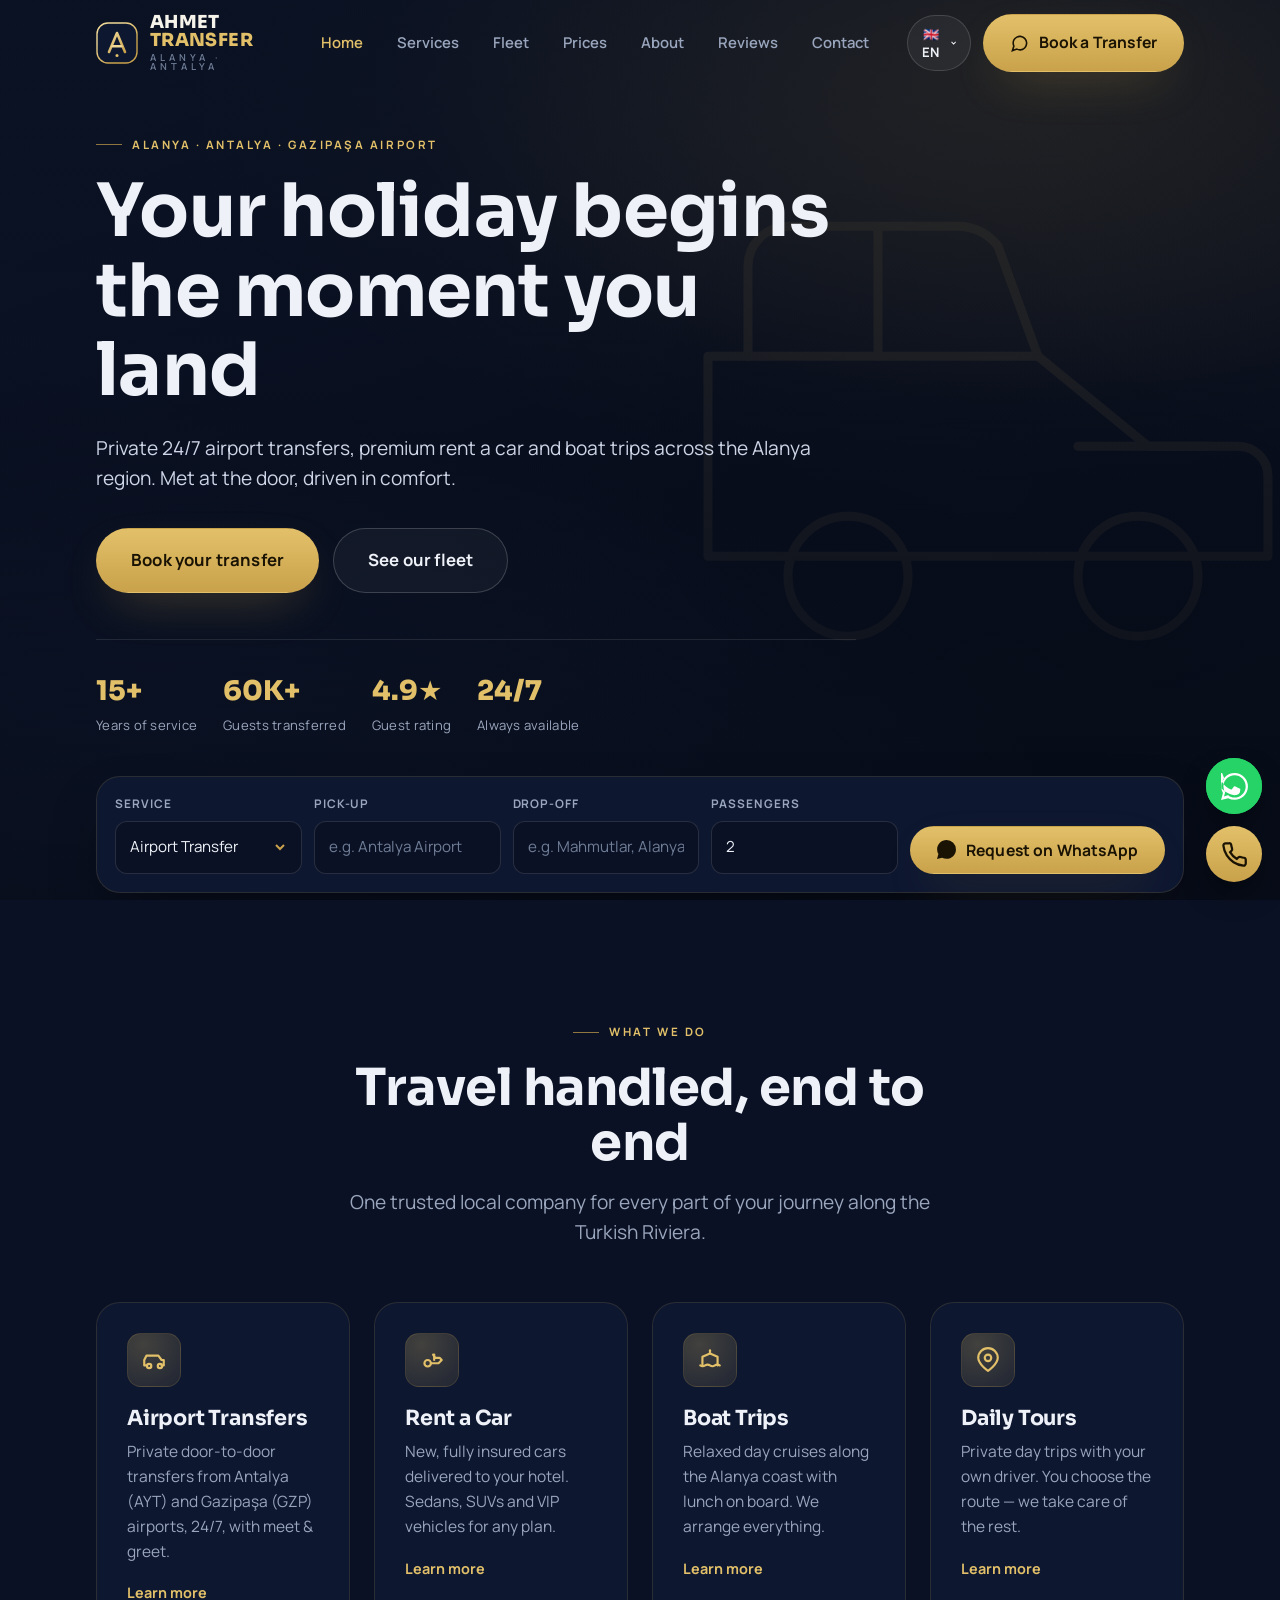
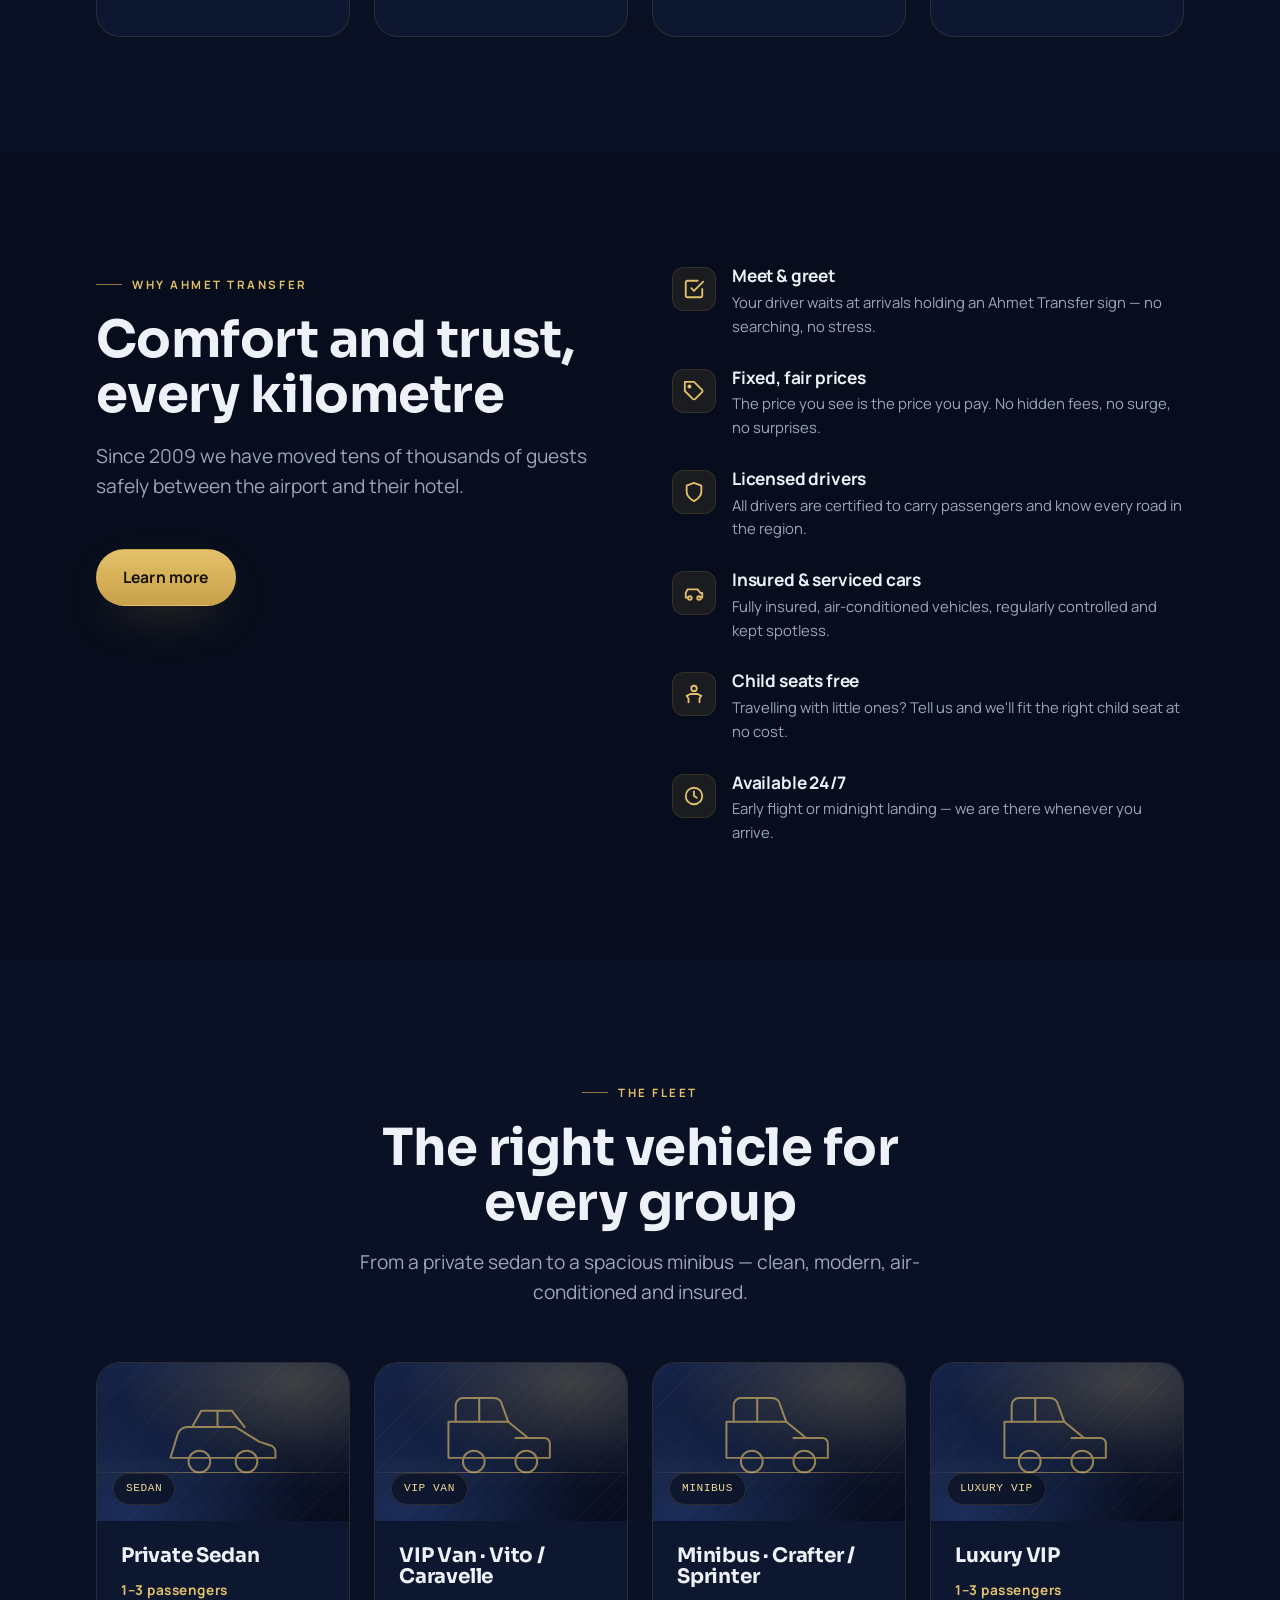
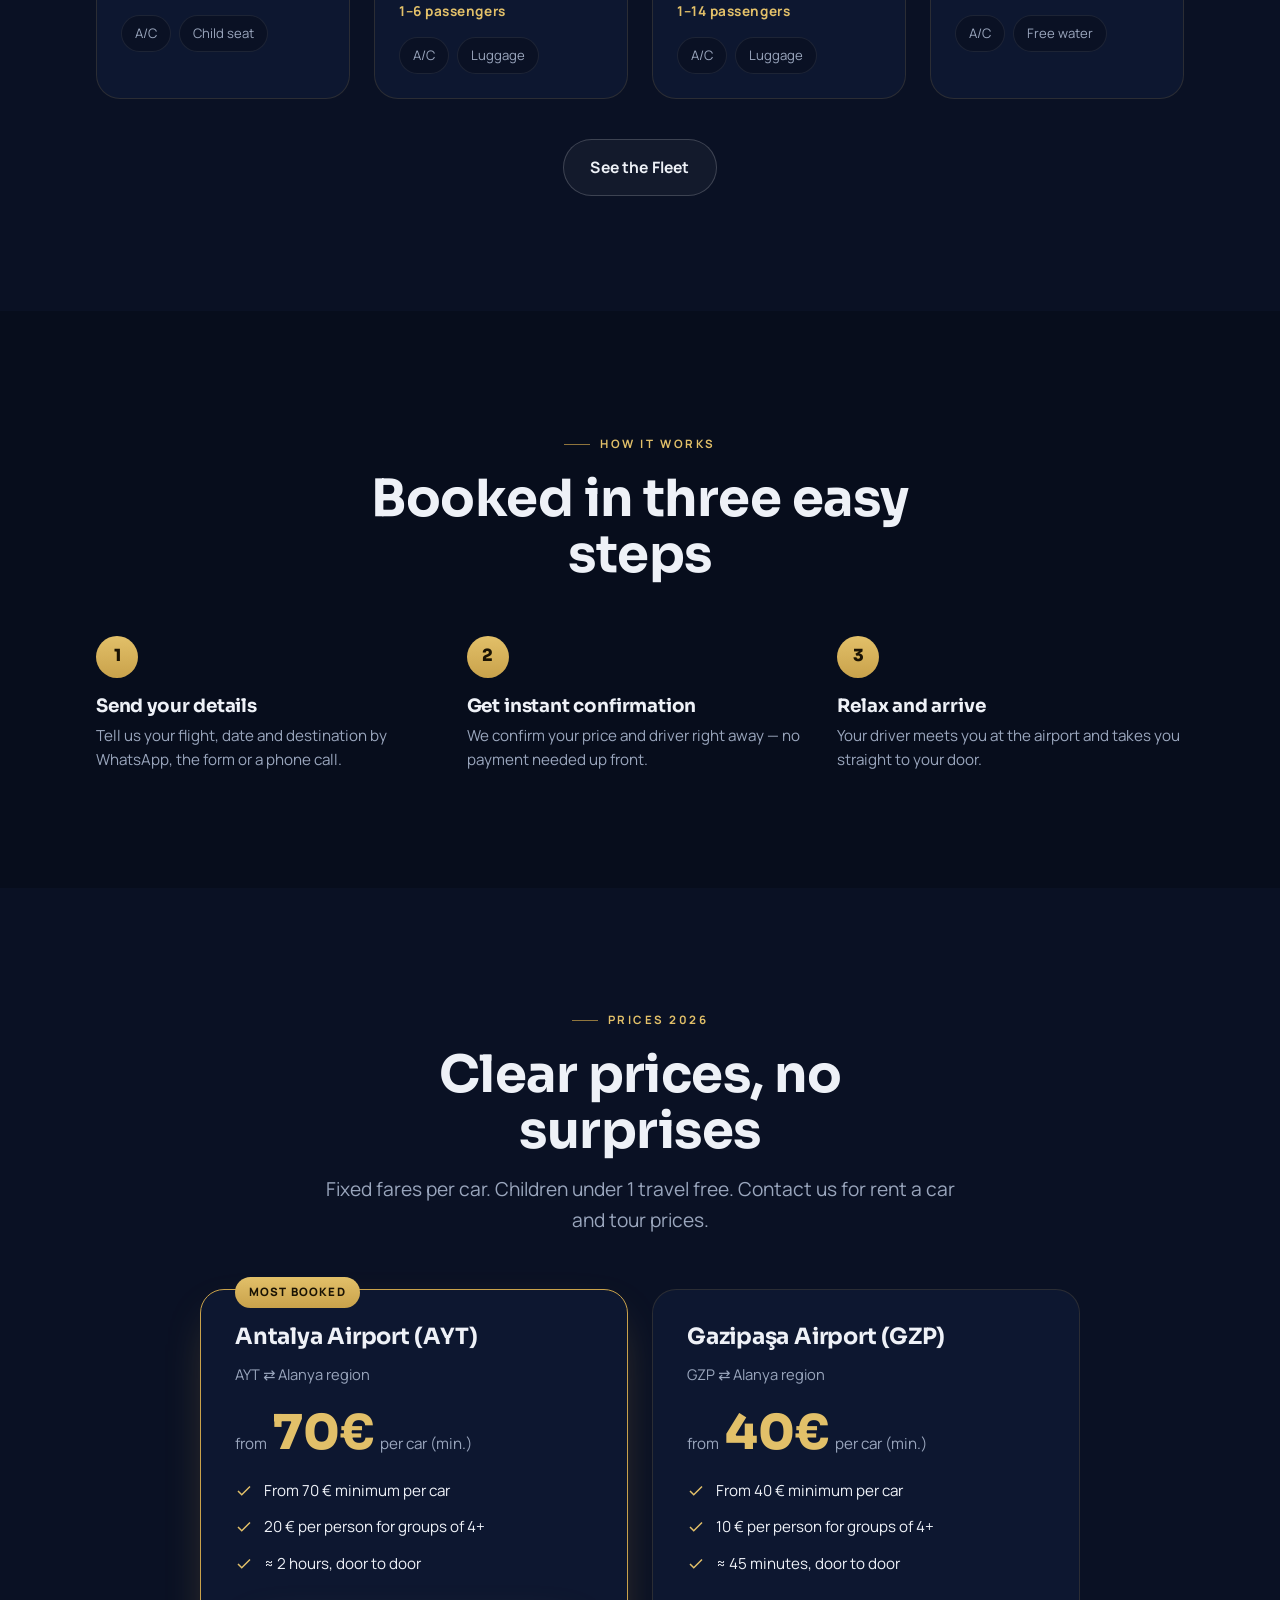
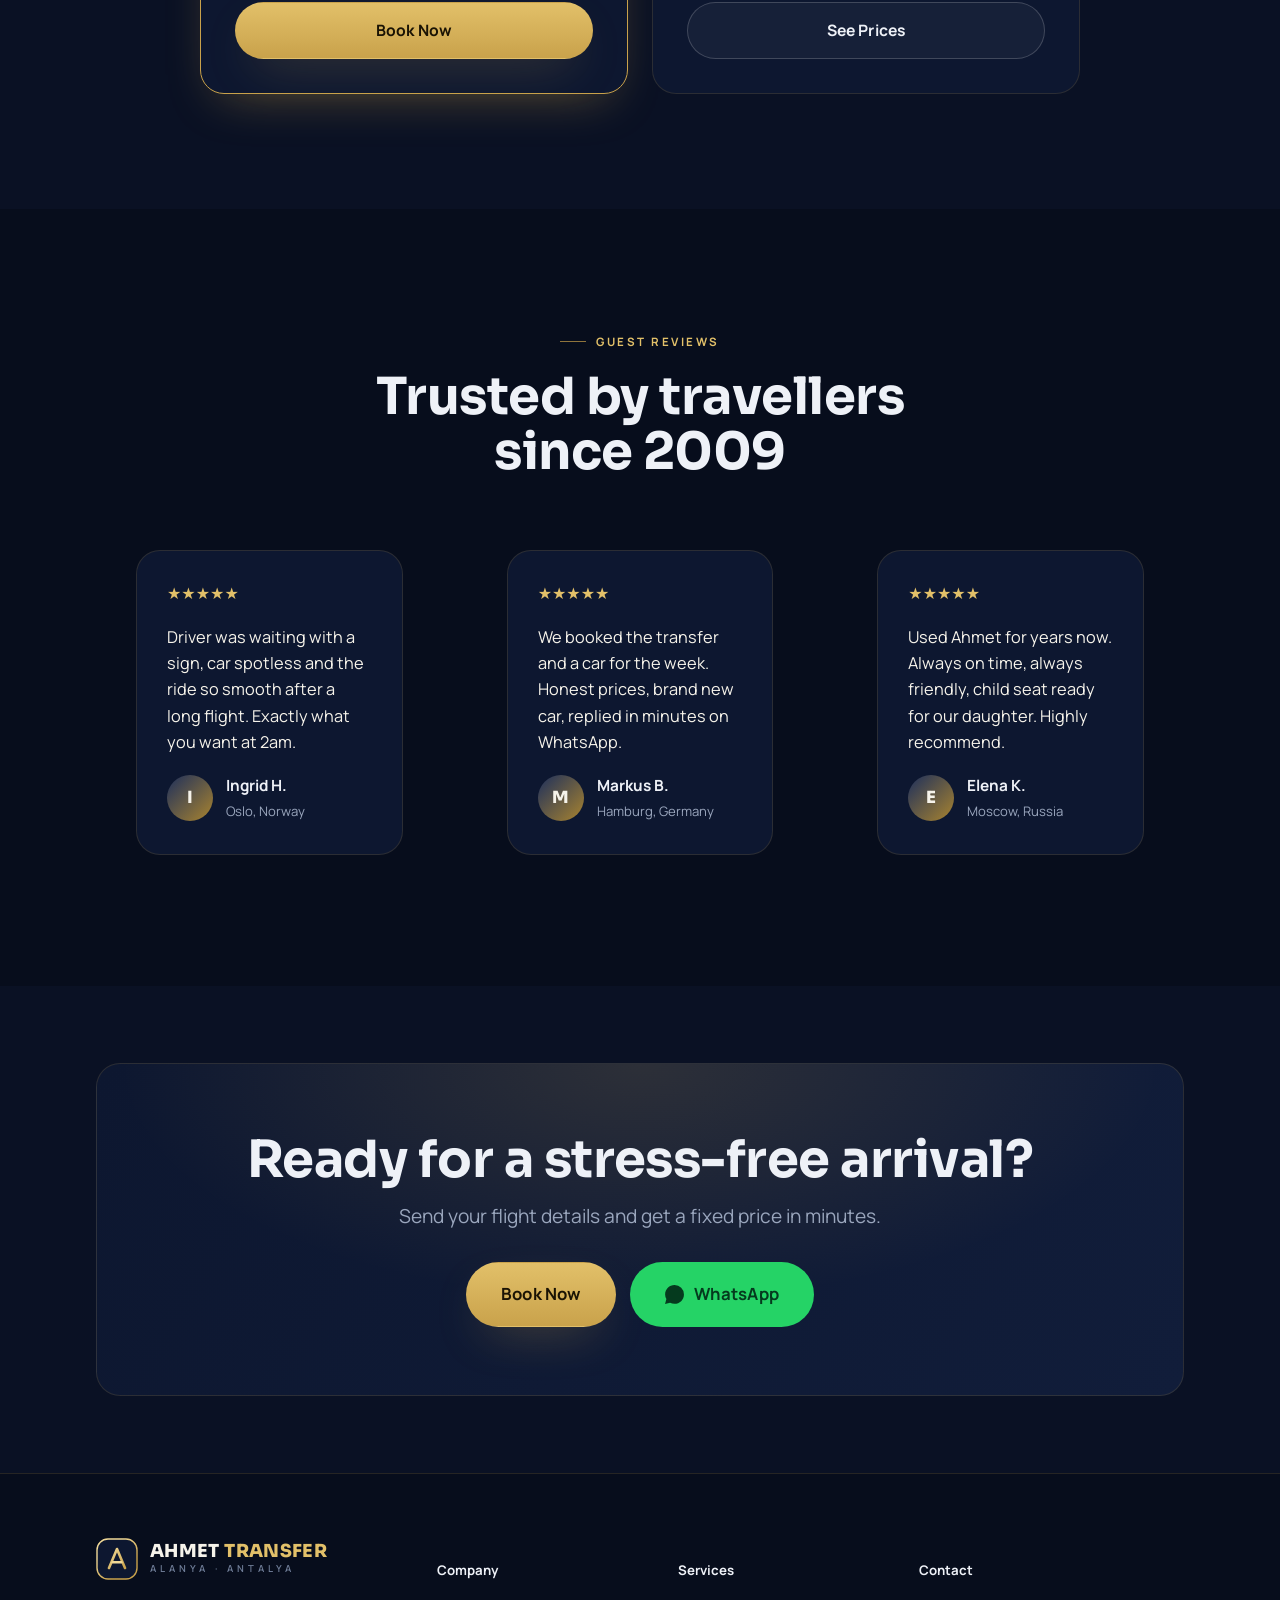
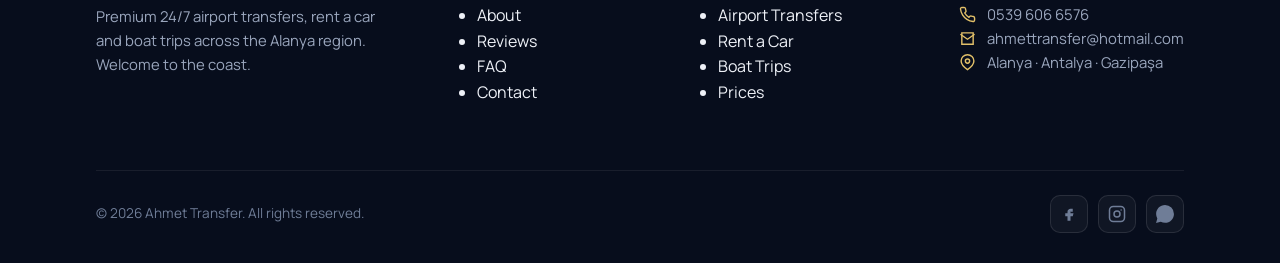
==== index.html @ 92312222 "init: Ahmet Transfer statik web sitesi (HTML/CSS/JS) Claude Design çıktısı — index, hakkımızda, filo" ====
<!DOCTYPE html>
<html lang="en">
<head>
<meta charset="UTF-8" />
<meta name="viewport" content="width=device-width, initial-scale=1.0" />
<title>Ahmet Transfer — 24/7 Antalya & Gazipaşa Airport Transfer to Alanya</title>
<meta name="description" content="Private 24/7 airport transfers, rent a car and boat trips across the Alanya region. Meet & greet at Antalya (AYT) and Gazipaşa (GZP) airports. Fixed prices, licensed drivers." />
<meta name="keywords" content="Alanya transfer, Antalya airport transfer, Gazipasa transfer, Alanya rent a car, AYT transfer, Mahmutlar, Konakli, Avsallar, airport taxi Alanya" />
<meta name="robots" content="index, follow" />
<link rel="canonical" href="https://www.ahmettransfer.com/" />
<!-- Open Graph -->
<meta property="og:type" content="website" />
<meta property="og:title" content="Ahmet Transfer — 24/7 Airport Transfer to Alanya" />
<meta property="og:description" content="Private airport transfers, rent a car and boat trips across the Alanya region. Fixed prices, met at the door." />
<meta property="og:locale" content="en" />
<meta property="og:locale:alternate" content="tr" />
<meta property="og:locale:alternate" content="no" />
<meta property="og:locale:alternate" content="de" />
<meta property="og:locale:alternate" content="ru" />
<link rel="preconnect" href="https://fonts.googleapis.com" />
<link rel="preconnect" href="https://fonts.gstatic.com" crossorigin />
<link href="https://fonts.googleapis.com/css2?family=Sora:wght@400;600;700;800&family=Manrope:wght@400;500;600;700&display=swap" rel="stylesheet" />
<link rel="icon" href="assets/logo.svg" type="image/svg+xml" />
<link rel="stylesheet" href="assets/style.css" />
<!-- SEO: LocalBusiness schema -->
<script type="application/ld+json">
{
  "@context":"https://schema.org",
  "@type":"TaxiService",
  "name":"Ahmet Transfer",
  "description":"24/7 private airport transfers, rent a car and boat trips across the Alanya region.",
  "areaServed":["Alanya","Mahmutlar","Konaklı","Avsallar","Oba","Kargıcak","Side","Belek","Antalya"],
  "telephone":"+905396066576",
  "email":"ahmettransfer@hotmail.com",
  "url":"https://www.ahmettransfer.com/",
  "openingHours":"Mo-Su 00:00-24:00",
  "priceRange":"€€"
}
</script>
</head>
<body>

<!-- ===================== HEADER ===================== -->
<header class="site-header">
  <div class="container nav">
    <a class="logo" href="index.html" aria-label="Ahmet Transfer home">
      <svg class="logo__mark" viewBox="0 0 42 42" fill="none" xmlns="http://www.w3.org/2000/svg" aria-hidden="true">
        <rect x="1" y="1" width="40" height="40" rx="11" fill="#0d1730" stroke="url(#lg)" stroke-width="1.4"/>
        <path d="M13 30 L21 11 L29 30" stroke="url(#lg)" stroke-width="2.6" stroke-linecap="round" stroke-linejoin="round"/>
        <path d="M16.6 24.2 H25.4" stroke="#f0d896" stroke-width="2.4" stroke-linecap="round"/>
        <circle cx="21" cy="33.4" r="1.5" fill="#e2c069"/>
        <defs><linearGradient id="lg" x1="13" y1="11" x2="29" y2="30" gradientUnits="userSpaceOnUse"><stop stop-color="#f0d896"/><stop offset="1" stop-color="#c9a24b"/></linearGradient></defs>
      </svg>
      <span class="logo__txt"><span class="logo__name">AHMET <b>TRANSFER</b></span><span class="logo__sub">Alanya · Antalya</span></span>
    </a>

    <nav class="nav__links" aria-label="Primary">
      <a href="index.html" class="active" data-i18n="nav.home">Home</a>
      <a href="services.html" data-i18n="nav.services">Services</a>
      <a href="fleet.html" data-i18n="nav.fleet">Fleet</a>
      <a href="prices.html" data-i18n="nav.prices">Prices</a>
      <a href="about.html" data-i18n="nav.about">About</a>
      <a href="reviews.html" data-i18n="nav.reviews">Reviews</a>
      <a href="contact.html" data-i18n="nav.contact">Contact</a>
    </nav>

    <div class="nav__right">
      <div class="lang">
        <button class="lang__btn" aria-haspopup="true" aria-expanded="false">
          <span data-lang-current>🇬🇧 EN</span>
          <svg width="12" height="12" viewBox="0 0 14 14" fill="none" stroke="currentColor" stroke-width="2"><path d="M3 5l4 4 4-4"/></svg>
        </button>
        <div class="lang__menu" data-lang-menu></div>
      </div>
      <a class="btn btn--gold" href="booking.html"><svg viewBox="0 0 24 24" fill="none" stroke="currentColor" stroke-width="2" stroke-linecap="round"><path d="M21 11.5a8.38 8.38 0 0 1-.9 3.8 8.5 8.5 0 0 1-7.6 4.7 8.38 8.38 0 0 1-3.8-.9L3 21l1.9-5.7a8.38 8.38 0 0 1-.9-3.8 8.5 8.5 0 0 1 4.7-7.6 8.38 8.38 0 0 1 3.8-.9h.5a8.48 8.48 0 0 1 8 8v.5z"/></svg><span data-i18n="cta.book">Book a Transfer</span></a>
      <button class="burger" aria-label="Menu"><span></span><span></span><span></span></button>
    </div>
  </div>
</header>

<!-- Mobile nav -->
<div class="mobile-nav">
  <a href="index.html" class="active" data-i18n="nav.home">Home</a>
  <a href="services.html" data-i18n="nav.services">Services</a>
  <a href="fleet.html" data-i18n="nav.fleet">Fleet</a>
  <a href="prices.html" data-i18n="nav.prices">Prices</a>
  <a href="booking.html" data-i18n="nav.booking">Booking</a>
  <a href="about.html" data-i18n="nav.about">About</a>
  <a href="reviews.html" data-i18n="nav.reviews">Reviews</a>
  <a href="faq.html" data-i18n="nav.faq">FAQ</a>
  <a href="contact.html" data-i18n="nav.contact">Contact</a>
  <a class="btn btn--gold btn--block" href="booking.html" data-i18n="cta.bookNow">Book Now</a>
</div>

<!-- ===================== HERO ===================== -->
<section class="hero">
  <div class="hero__bg" aria-hidden="true"><div class="hero__watermark"><svg viewBox="0 0 64 64"><path d="M3 23h33l11 9h9a3 3 0 0 1 3 3v8H3z"/><path d="M7 23v-9a4 4 0 0 1 4-4h17a5 5 0 0 1 4 2l4 11"/><line x1="20" y1="10" x2="20" y2="23"/><path d="M40 32h13"/><circle cx="17" cy="45" r="6"/><circle cx="46" cy="45" r="6"/></svg></div></div>
  <div class="container hero__inner">
    <div style="max-width:760px">
      <p class="eyebrow reveal" data-i18n="hero.eyebrow">Alanya · Antalya · Gazipaşa Airport</p>
      <h1 class="h-xl reveal" data-d="1" data-i18n="hero.title">Your holiday begins the moment you land</h1>
      <p class="lead reveal" data-d="2" data-i18n="hero.lead">Private 24/7 airport transfers, premium rent a car and boat trips across the Alanya region.</p>
      <div class="hero__cta reveal" data-d="3">
        <a class="btn btn--gold btn--lg" href="booking.html" data-i18n="hero.cta1">Book your transfer</a>
        <a class="btn btn--ghost btn--lg" href="fleet.html" data-i18n="hero.cta2">See our fleet</a>
      </div>
      <div class="hero__trust reveal" data-d="3">
        <div class="trust__item"><span class="trust__num" data-i18n="trust.t1">15+</span><span class="trust__lbl" data-i18n="trust.l1">Years of service</span></div>
        <div class="trust__item"><span class="trust__num" data-i18n="trust.t2">60K+</span><span class="trust__lbl" data-i18n="trust.l2">Guests transferred</span></div>
        <div class="trust__item"><span class="trust__num" data-i18n="trust.t3">4.9★</span><span class="trust__lbl" data-i18n="trust.l3">Guest rating</span></div>
        <div class="trust__item"><span class="trust__num" data-i18n="trust.t4">24/7</span><span class="trust__lbl" data-i18n="trust.l4">Always available</span></div>
      </div>
    </div>

    <!-- Quick quote -->
    <form class="qbook reveal" data-wa-form>
      <div class="qbook__grid">
        <div class="field">
          <label data-i18n="qb.service">Service</label>
          <select name="service">
            <option data-i18n="qb.transfer">Airport Transfer</option>
            <option data-i18n="qb.rental">Rent a Car</option>
            <option data-i18n="qb.boat">Boat Trip</option>
            <option data-i18n="qb.tour">Daily Tour</option>
          </select>
        </div>
        <div class="field"><label data-i18n="qb.from">Pick-up</label><input name="from" data-i18n-ph="qb.fromPh" placeholder="e.g. Antalya Airport" /></div>
        <div class="field"><label data-i18n="qb.to">Drop-off</label><input name="to" data-i18n-ph="qb.toPh" placeholder="e.g. Mahmutlar, Alanya" /></div>
        <div class="field"><label data-i18n="qb.pax">Passengers</label><input name="pax" type="number" min="1" value="2" /></div>
        <button class="btn btn--gold" type="submit" style="height:48px"><svg viewBox="0 0 24 24" width="18" height="18" fill="currentColor"><path d="M.057 24l1.687-6.163a11.867 11.867 0 0 1-1.587-5.945C.16 5.335 5.495 0 12.05 0a11.82 11.82 0 0 1 8.413 3.488 11.82 11.82 0 0 1 3.48 8.414c-.003 6.557-5.338 11.892-11.893 11.892a11.9 11.9 0 0 1-5.688-1.448L.057 24z"/></svg><span data-i18n="qb.submit">Request on WhatsApp</span></button>
      </div>
    </form>
  </div>
</section>

<!-- ===================== SERVICES ===================== -->
<section class="section" id="services">
  <div class="container">
    <div class="sec-head sec-head--center reveal">
      <p class="eyebrow eyebrow--center" data-i18n="svc.eyebrow">What we do</p>
      <h2 class="h-lg" data-i18n="svc.title">Travel handled, end to end</h2>
      <p class="lead" data-i18n="svc.lead">One trusted local company for every part of your journey along the Turkish Riviera.</p>
    </div>
    <div class="grid grid-4" style="margin-top:54px">
      <article class="card reveal">
        <div class="card__icon"><svg viewBox="0 0 24 24" fill="none" stroke-width="2" stroke-linecap="round" stroke-linejoin="round"><path d="M5 17H3v-5l2-4h11l3 4h2v5h-2"/><circle cx="7.5" cy="17.5" r="2"/><circle cx="17.5" cy="17.5" r="2"/></svg></div>
        <h3 data-i18n="svc.transfer.t">Airport Transfers</h3>
        <p data-i18n="svc.transfer.d">Private door-to-door transfers from Antalya and Gazipaşa airports, 24/7.</p>
        <a class="card__link" href="services.html" data-i18n="cta.learnMore">Learn more <svg viewBox="0 0 24 24" fill="none" stroke="currentColor" stroke-width="2"><path d="M5 12h14M13 6l6 6-6 6"/></svg></a>
      </article>
      <article class="card reveal" data-d="1">
        <div class="card__icon"><svg viewBox="0 0 24 24" fill="none" stroke-width="2" stroke-linecap="round" stroke-linejoin="round"><circle cx="8" cy="15" r="3"/><path d="M11 15h7l3-3-2-2h-4l-2-3"/><path d="M14 12V7"/></svg></div>
        <h3 data-i18n="svc.rental.t">Rent a Car</h3>
        <p data-i18n="svc.rental.d">New, fully insured cars delivered to your hotel — sedans, SUVs and VIP vehicles.</p>
        <a class="card__link" href="services.html" data-i18n="cta.learnMore">Learn more <svg viewBox="0 0 24 24" fill="none" stroke="currentColor" stroke-width="2"><path d="M5 12h14M13 6l6 6-6 6"/></svg></a>
      </article>
      <article class="card reveal" data-d="2">
        <div class="card__icon"><svg viewBox="0 0 24 24" fill="none" stroke-width="2" stroke-linecap="round" stroke-linejoin="round"><path d="M3 17c1.5 1 3 1 4.5 0s3-1 4.5 0 3 1 4.5 0 3-1 4.5 0"/><path d="M5 17V9l7-3 7 3v8"/><path d="M12 6V3"/></svg></div>
        <h3 data-i18n="svc.boat.t">Boat Trips</h3>
        <p data-i18n="svc.boat.d">Relaxed day cruises along the Alanya coast with lunch on board.</p>
        <a class="card__link" href="services.html" data-i18n="cta.learnMore">Learn more <svg viewBox="0 0 24 24" fill="none" stroke="currentColor" stroke-width="2"><path d="M5 12h14M13 6l6 6-6 6"/></svg></a>
      </article>
      <article class="card reveal" data-d="3">
        <div class="card__icon"><svg viewBox="0 0 24 24" fill="none" stroke-width="2" stroke-linecap="round" stroke-linejoin="round"><path d="M21 10c0 6-9 12-9 12s-9-6-9-12a9 9 0 0 1 18 0z"/><circle cx="12" cy="10" r="3"/></svg></div>
        <h3 data-i18n="svc.tour.t">Daily Tours</h3>
        <p data-i18n="svc.tour.d">Private day trips with your own driver. You choose the route.</p>
        <a class="card__link" href="services.html" data-i18n="cta.learnMore">Learn more <svg viewBox="0 0 24 24" fill="none" stroke="currentColor" stroke-width="2"><path d="M5 12h14M13 6l6 6-6 6"/></svg></a>
      </article>
    </div>
  </div>
</section>

<!-- ===================== WHY US ===================== -->
<section class="section" style="background:var(--navy-950)">
  <div class="container">
    <div class="grid grid-2" style="gap:64px;align-items:start">
      <div class="reveal" style="position:sticky;top:110px">
        <p class="eyebrow" data-i18n="why.eyebrow">Why Ahmet Transfer</p>
        <h2 class="h-lg" data-i18n="why.title">Comfort and trust, every kilometre</h2>
        <p class="lead" style="margin-top:18px" data-i18n="why.lead">Since 2009 we have moved tens of thousands of guests safely between the airport and their hotel.</p>
        <a class="btn btn--gold" href="about.html" style="margin-top:28px" data-i18n="cta.learnMore">Learn more</a>
      </div>
      <div class="grid" style="gap:30px">
        <div class="feature reveal"><div class="feature__ic"><svg viewBox="0 0 24 24" fill="none" stroke-width="2" stroke-linecap="round" stroke-linejoin="round"><path d="M9 11l3 3L22 4"/><path d="M21 12v7a2 2 0 0 1-2 2H5a2 2 0 0 1-2-2V5a2 2 0 0 1 2-2h11"/></svg></div><div><h4 data-i18n="why.f1.t">Meet & greet</h4><p data-i18n="why.f1.d">Your driver waits at arrivals holding an Ahmet Transfer sign.</p></div></div>
        <div class="feature reveal" data-d="1"><div class="feature__ic"><svg viewBox="0 0 24 24" fill="none" stroke-width="2" stroke-linecap="round" stroke-linejoin="round"><path d="M20.59 13.41l-7.17 7.17a2 2 0 0 1-2.83 0L2 12V2h10l8.59 8.59a2 2 0 0 1 0 2.82z"/><circle cx="7" cy="7" r="1.2" fill="currentColor"/></svg></div><div><h4 data-i18n="why.f2.t">Fixed, fair prices</h4><p data-i18n="why.f2.d">The price you see is the price you pay.</p></div></div>
        <div class="feature reveal" data-d="2"><div class="feature__ic"><svg viewBox="0 0 24 24" fill="none" stroke-width="2" stroke-linecap="round" stroke-linejoin="round"><path d="M12 22s8-4 8-10V5l-8-3-8 3v7c0 6 8 10 8 10z"/></svg></div><div><h4 data-i18n="why.f3.t">Licensed drivers</h4><p data-i18n="why.f3.d">All drivers are certified and know every road.</p></div></div>
        <div class="feature reveal"><div class="feature__ic"><svg viewBox="0 0 24 24" fill="none" stroke-width="2" stroke-linecap="round" stroke-linejoin="round"><path d="M5 17H3v-5l2-4h11l3 4h2v5h-2"/><circle cx="7.5" cy="17.5" r="2"/><circle cx="17.5" cy="17.5" r="2"/></svg></div><div><h4 data-i18n="why.f4.t">Insured & serviced cars</h4><p data-i18n="why.f4.d">Fully insured, air-conditioned, always spotless.</p></div></div>
        <div class="feature reveal" data-d="1"><div class="feature__ic"><svg viewBox="0 0 24 24" fill="none" stroke-width="2" stroke-linecap="round" stroke-linejoin="round"><circle cx="12" cy="6" r="3"/><path d="M6 21v-4l-2-3 4-2h8l4 2-2 3v4"/></svg></div><div><h4 data-i18n="why.f5.t">Child seats free</h4><p data-i18n="why.f5.d">Tell us and we'll fit the right child seat at no cost.</p></div></div>
        <div class="feature reveal" data-d="2"><div class="feature__ic"><svg viewBox="0 0 24 24" fill="none" stroke-width="2" stroke-linecap="round" stroke-linejoin="round"><circle cx="12" cy="12" r="9"/><path d="M12 7v5l3 2"/></svg></div><div><h4 data-i18n="why.f6.t">Available 24/7</h4><p data-i18n="why.f6.d">Early flight or midnight landing — we are there.</p></div></div>
      </div>
    </div>
  </div>
</section>

<!-- ===================== FLEET PREVIEW ===================== -->
<section class="section">
  <div class="container">
    <div class="sec-head sec-head--center reveal">
      <p class="eyebrow eyebrow--center" data-i18n="fleet.eyebrow">The fleet</p>
      <h2 class="h-lg" data-i18n="fleet.title">The right vehicle for every group</h2>
      <p class="lead" data-i18n="fleet.lead">From a private sedan to a spacious minibus — clean, modern, air-conditioned and insured.</p>
    </div>
    <div class="grid grid-4" style="margin-top:54px">
      <article class="fleet-card reveal">
        <div class="fleet-card__img scene"><div class="scene__icon"><svg viewBox="0 0 64 64"><path d="M3 43l4-13a6 6 0 0 1 5-4h27l13 8 6 2a4 4 0 0 1 3 4v3H3z"/><path d="M15 26l5-9h17l7 9"/><line x1="29" y1="17" x2="29" y2="26"/><circle cx="19" cy="45" r="6"/><circle cx="45" cy="45" r="6"/></svg></div><span class="scene__chip">Sedan</span></div>
        <div class="fleet-card__body"><h3 data-i18n="fleet.sedan.t">Private Sedan</h3><p class="fleet-card__cap" data-i18n="fleet.sedan.c">1–3 passengers</p>
          <div class="specs"><span class="spec" data-i18n="spec.ac">A/C</span><span class="spec" data-i18n="spec.seat">Child seat</span></div></div>
      </article>
      <article class="fleet-card reveal" data-d="1">
        <div class="fleet-card__img scene"><div class="scene__icon"><svg viewBox="0 0 64 64"><path d="M3 23h33l11 9h9a3 3 0 0 1 3 3v8H3z"/><path d="M7 23v-9a4 4 0 0 1 4-4h17a5 5 0 0 1 4 2l4 11"/><line x1="20" y1="10" x2="20" y2="23"/><path d="M40 32h13"/><circle cx="17" cy="45" r="6"/><circle cx="46" cy="45" r="6"/></svg></div><span class="scene__chip">VIP Van</span></div>
        <div class="fleet-card__body"><h3 data-i18n="fleet.vip.t">VIP Van</h3><p class="fleet-card__cap" data-i18n="fleet.vip.c">1–6 passengers</p>
          <div class="specs"><span class="spec" data-i18n="spec.ac">A/C</span><span class="spec" data-i18n="spec.lug">Luggage</span></div></div>
      </article>
      <article class="fleet-card reveal" data-d="2">
        <div class="fleet-card__img scene"><div class="scene__icon"><svg viewBox="0 0 64 64"><path d="M3 23h33l11 9h9a3 3 0 0 1 3 3v8H3z"/><path d="M7 23v-9a4 4 0 0 1 4-4h17a5 5 0 0 1 4 2l4 11"/><line x1="20" y1="10" x2="20" y2="23"/><path d="M40 32h13"/><circle cx="17" cy="45" r="6"/><circle cx="46" cy="45" r="6"/></svg></div><span class="scene__chip">Minibus</span></div>
        <div class="fleet-card__body"><h3 data-i18n="fleet.mini.t">Minibus</h3><p class="fleet-card__cap" data-i18n="fleet.mini.c">1–14 passengers</p>
          <div class="specs"><span class="spec" data-i18n="spec.ac">A/C</span><span class="spec" data-i18n="spec.lug">Luggage</span></div></div>
      </article>
      <article class="fleet-card reveal" data-d="3">
        <div class="fleet-card__img scene"><div class="scene__icon"><svg viewBox="0 0 64 64"><path d="M3 23h33l11 9h9a3 3 0 0 1 3 3v8H3z"/><path d="M7 23v-9a4 4 0 0 1 4-4h17a5 5 0 0 1 4 2l4 11"/><line x1="20" y1="10" x2="20" y2="23"/><path d="M40 32h13"/><circle cx="17" cy="45" r="6"/><circle cx="46" cy="45" r="6"/></svg></div><span class="scene__chip">Luxury VIP</span></div>
        <div class="fleet-card__body"><h3 data-i18n="fleet.lux.t">Luxury VIP</h3><p class="fleet-card__cap" data-i18n="fleet.lux.c">1–3 passengers</p>
          <div class="specs"><span class="spec" data-i18n="spec.ac">A/C</span><span class="spec" data-i18n="spec.wifi">Free water</span></div></div>
      </article>
    </div>
    <div class="text-center" style="margin-top:40px"><a class="btn btn--ghost" href="fleet.html" data-i18n="cta.seeFleet">See the Fleet</a></div>
  </div>
</section>

<!-- ===================== STEPS ===================== -->
<section class="section" style="background:var(--navy-950)">
  <div class="container">
    <div class="sec-head sec-head--center reveal">
      <p class="eyebrow eyebrow--center" data-i18n="steps.eyebrow">How it works</p>
      <h2 class="h-lg" data-i18n="steps.title">Booked in three easy steps</h2>
    </div>
    <div class="grid grid-3" style="margin-top:54px">
      <div class="step reveal"><div class="step__num">1</div><h4 data-i18n="steps.s1.t">Send your details</h4><p data-i18n="steps.s1.d">Tell us your flight, date and destination.</p></div>
      <div class="step reveal" data-d="1"><div class="step__num">2</div><h4 data-i18n="steps.s2.t">Get instant confirmation</h4><p data-i18n="steps.s2.d">We confirm your price and driver right away.</p></div>
      <div class="step reveal" data-d="2"><div class="step__num">3</div><h4 data-i18n="steps.s3.t">Relax and arrive</h4><p data-i18n="steps.s3.d">Your driver meets you and takes you to your door.</p></div>
    </div>
  </div>
</section>

<!-- ===================== PRICES PREVIEW ===================== -->
<section class="section">
  <div class="container">
    <div class="sec-head sec-head--center reveal">
      <p class="eyebrow eyebrow--center" data-i18n="price.eyebrow">Prices 2026</p>
      <h2 class="h-lg" data-i18n="price.title">Clear prices, no surprises</h2>
      <p class="lead" data-i18n="price.lead">Fixed fares per car. Children under 1 travel free.</p>
    </div>
    <div class="grid grid-2" style="margin-top:54px;max-width:880px;margin-inline:auto">
      <article class="price-card featured reveal">
        <span class="price-card__tag" data-i18n="price.popular">Most booked</span>
        <h3 data-i18n="price.ant.t">Antalya Airport (AYT)</h3>
        <p class="route" data-i18n="price.ant.r">AYT ⇄ Alanya region</p>
        <div class="price-amt"><span data-i18n="price.from">from</span><b>70€</b><span data-i18n="price.ant.min">per car (min.)</span></div>
        <ul class="price-list">
          <li><svg viewBox="0 0 24 24" fill="none" stroke="currentColor" stroke-width="2"><path d="M20 6L9 17l-5-5"/></svg><span data-i18n="price.ant.l1">From 70 € minimum per car</span></li>
          <li><svg viewBox="0 0 24 24" fill="none" stroke="currentColor" stroke-width="2"><path d="M20 6L9 17l-5-5"/></svg><span data-i18n="price.ant.l2">20 € per person for groups of 4+</span></li>
          <li><svg viewBox="0 0 24 24" fill="none" stroke="currentColor" stroke-width="2"><path d="M20 6L9 17l-5-5"/></svg><span data-i18n="price.ant.l3">≈ 2 hours, door to door</span></li>
        </ul>
        <a class="btn btn--gold btn--block" href="booking.html" style="margin-top:26px" data-i18n="cta.bookNow">Book Now</a>
      </article>
      <article class="price-card reveal" data-d="1">
        <h3 data-i18n="price.gzp.t">Gazipaşa Airport (GZP)</h3>
        <p class="route" data-i18n="price.gzp.r">GZP ⇄ Alanya region</p>
        <div class="price-amt"><span data-i18n="price.from">from</span><b>40€</b><span data-i18n="price.gzp.min">per car (min.)</span></div>
        <ul class="price-list">
          <li><svg viewBox="0 0 24 24" fill="none" stroke="currentColor" stroke-width="2"><path d="M20 6L9 17l-5-5"/></svg><span data-i18n="price.gzp.l1">From 40 € minimum per car</span></li>
          <li><svg viewBox="0 0 24 24" fill="none" stroke="currentColor" stroke-width="2"><path d="M20 6L9 17l-5-5"/></svg><span data-i18n="price.gzp.l2">10 € per person for groups of 4+</span></li>
          <li><svg viewBox="0 0 24 24" fill="none" stroke="currentColor" stroke-width="2"><path d="M20 6L9 17l-5-5"/></svg><span data-i18n="price.gzp.l3">≈ 45 minutes, door to door</span></li>
        </ul>
        <a class="btn btn--ghost btn--block" href="prices.html" style="margin-top:26px" data-i18n="cta.seePrices">See Prices</a>
      </article>
    </div>
  </div>
</section>

<!-- ===================== REVIEWS ===================== -->
<section class="section" style="background:var(--navy-950)">
  <div class="container">
    <div class="sec-head sec-head--center reveal">
      <p class="eyebrow eyebrow--center" data-i18n="rev.eyebrow">Guest reviews</p>
      <h2 class="h-lg" data-i18n="rev.title">Trusted by travellers since 2009</h2>
    </div>
    <div class="grid grid-3" style="margin-top:54px">
      <figure class="quote reveal">
        <div class="quote__stars">★★★★★</div>
        <p data-i18n="rev.r1">Driver was waiting with a sign, car spotless and the ride so smooth.</p>
        <figcaption class="quote__who"><span class="quote__av">I</span><span><span class="quote__name" data-i18n="rev.r1.n">Ingrid H.</span><br><span class="quote__loc" data-i18n="rev.r1.l">Oslo, Norway</span></span></figcaption>
      </figure>
      <figure class="quote reveal" data-d="1">
        <div class="quote__stars">★★★★★</div>
        <p data-i18n="rev.r2">We booked the transfer and a car for the week. Honest prices, brand new car.</p>
        <figcaption class="quote__who"><span class="quote__av">M</span><span><span class="quote__name" data-i18n="rev.r2.n">Markus B.</span><br><span class="quote__loc" data-i18n="rev.r2.l">Hamburg, Germany</span></span></figcaption>
      </figure>
      <figure class="quote reveal" data-d="2">
        <div class="quote__stars">★★★★★</div>
        <p data-i18n="rev.r3">Used Ahmet for years now. Always on time, always friendly.</p>
        <figcaption class="quote__who"><span class="quote__av">E</span><span><span class="quote__name" data-i18n="rev.r3.n">Elena K.</span><br><span class="quote__loc" data-i18n="rev.r3.l">Moscow, Russia</span></span></figcaption>
      </figure>
    </div>
  </div>
</section>

<!-- ===================== CTA BAND ===================== -->
<section class="section--tight">
  <div class="container">
    <div class="cta-band reveal">
      <h2 class="h-lg" data-i18n="ctaband.title">Ready for a stress-free arrival?</h2>
      <p class="lead mx-auto" style="margin-top:14px" data-i18n="ctaband.lead">Send your flight details and get a fixed price in minutes.</p>
      <div class="btn-row">
        <a class="btn btn--gold btn--lg" href="booking.html" data-i18n="cta.bookNow">Book Now</a>
        <a class="btn btn--green btn--lg" data-wa target="_blank" rel="noopener"><svg viewBox="0 0 24 24" width="20" height="20" fill="currentColor"><path d="M.057 24l1.687-6.163a11.867 11.867 0 0 1-1.587-5.945C.16 5.335 5.495 0 12.05 0a11.82 11.82 0 0 1 8.413 3.488 11.82 11.82 0 0 1 3.48 8.414c-.003 6.557-5.338 11.892-11.893 11.892a11.9 11.9 0 0 1-5.688-1.448L.057 24z"/></svg><span data-i18n="cta.whatsapp">WhatsApp</span></a>
      </div>
    </div>
  </div>
</section>

<!-- ===================== FOOTER ===================== -->
<footer class="site-footer">
  <div class="container">
    <div class="footer__grid">
      <div class="footer__about">
        <a class="logo" href="index.html">
          <svg class="logo__mark" viewBox="0 0 42 42" fill="none" aria-hidden="true">
            <rect x="1" y="1" width="40" height="40" rx="11" fill="#0d1730" stroke="url(#lgf)" stroke-width="1.4"/>
            <path d="M13 30 L21 11 L29 30" stroke="url(#lgf)" stroke-width="2.6" stroke-linecap="round" stroke-linejoin="round"/>
            <path d="M16.6 24.2 H25.4" stroke="#f0d896" stroke-width="2.4" stroke-linecap="round"/>
            <defs><linearGradient id="lgf" x1="13" y1="11" x2="29" y2="30" gradientUnits="userSpaceOnUse"><stop stop-color="#f0d896"/><stop offset="1" stop-color="#c9a24b"/></linearGradient></defs>
          </svg>
          <span class="logo__txt"><span class="logo__name">AHMET <b>TRANSFER</b></span><span class="logo__sub">Alanya · Antalya</span></span>
        </a>
        <p data-i18n="footer.tagline">Premium 24/7 airport transfers, rent a car and boat trips across the Alanya region.</p>
      </div>
      <div>
        <h5 data-i18n="footer.company">Company</h5>
        <ul>
          <li><a href="about.html" data-i18n="nav.about">About</a></li>
          <li><a href="reviews.html" data-i18n="nav.reviews">Reviews</a></li>
          <li><a href="faq.html" data-i18n="nav.faq">FAQ</a></li>
          <li><a href="contact.html" data-i18n="nav.contact">Contact</a></li>
        </ul>
      </div>
      <div>
        <h5 data-i18n="footer.servicesH">Services</h5>
        <ul>
          <li><a href="services.html" data-i18n="svc.transfer.t">Airport Transfers</a></li>
          <li><a href="services.html" data-i18n="svc.rental.t">Rent a Car</a></li>
          <li><a href="services.html" data-i18n="svc.boat.t">Boat Trips</a></li>
          <li><a href="prices.html" data-i18n="nav.prices">Prices</a></li>
        </ul>
      </div>
      <div>
        <h5 data-i18n="footer.contactH">Contact</h5>
        <ul class="footer__contact">
          <li><svg viewBox="0 0 24 24" fill="none" stroke="currentColor" stroke-width="2"><path d="M22 16.92v3a2 2 0 0 1-2.18 2 19.79 19.79 0 0 1-8.63-3.07 19.5 19.5 0 0 1-6-6 19.79 19.79 0 0 1-3.07-8.67A2 2 0 0 1 4.11 2h3a2 2 0 0 1 2 1.72c.13.96.36 1.9.7 2.81a2 2 0 0 1-.45 2.11L8.09 9.91a16 16 0 0 0 6 6l1.27-1.27a2 2 0 0 1 2.11-.45c.9.34 1.85.57 2.81.7A2 2 0 0 1 22 16.92z"/></svg><a data-tel data-phone-text href="tel:+905396066576">0539 606 6576</a></li>
          <li><svg viewBox="0 0 24 24" fill="none" stroke="currentColor" stroke-width="2"><path d="M4 4h16v16H4z"/><path d="M22 6l-10 7L2 6"/></svg><a data-mail data-mail-text href="#">ahmettransfer@hotmail.com</a></li>
          <li><svg viewBox="0 0 24 24" fill="none" stroke="currentColor" stroke-width="2"><path d="M21 10c0 6-9 12-9 12s-9-6-9-12a9 9 0 0 1 18 0z"/><circle cx="12" cy="10" r="3"/></svg><span data-i18n="contact.areaV">Alanya · Antalya · Gazipaşa</span></li>
        </ul>
      </div>
    </div>
    <div class="footer__bottom">
      <span>© <span data-year>2026</span> Ahmet Transfer. <span data-i18n="footer.rights">All rights reserved.</span></span>
      <div class="footer__socials">
        <a href="#" aria-label="Facebook"><svg viewBox="0 0 24 24" fill="currentColor"><path d="M14 9h3V5h-3c-2.2 0-4 1.8-4 4v2H7v4h3v6h4v-6h3l1-4h-4V9c0-.6.4-1 1-1z"/></svg></a>
        <a href="#" aria-label="Instagram"><svg viewBox="0 0 24 24" fill="none" stroke="currentColor" stroke-width="2"><rect x="2" y="2" width="20" height="20" rx="5"/><circle cx="12" cy="12" r="4"/><circle cx="17.5" cy="6.5" r="1" fill="currentColor" stroke="none"/></svg></a>
        <a data-wa target="_blank" rel="noopener" aria-label="WhatsApp"><svg viewBox="0 0 24 24" fill="currentColor"><path d="M.057 24l1.687-6.163a11.867 11.867 0 0 1-1.587-5.945C.16 5.335 5.495 0 12.05 0a11.82 11.82 0 0 1 8.413 3.488 11.82 11.82 0 0 1 3.48 8.414c-.003 6.557-5.338 11.892-11.893 11.892a11.9 11.9 0 0 1-5.688-1.448L.057 24z"/></svg></a>
      </div>
    </div>
  </div>
</footer>

<!-- ===================== FLOATING BUTTONS ===================== -->
<div class="floaties">
  <a class="floaty floaty--wa" data-wa target="_blank" rel="noopener" aria-label="WhatsApp"><svg viewBox="0 0 24 24" fill="currentColor"><path d="M.057 24l1.687-6.163a11.867 11.867 0 0 1-1.587-5.945C.16 5.335 5.495 0 12.05 0a11.82 11.82 0 0 1 8.413 3.488 11.82 11.82 0 0 1 3.48 8.414c-.003 6.557-5.338 11.892-11.893 11.892a11.9 11.9 0 0 1-5.688-1.448L.057 24zm6.597-3.807c1.676.995 3.276 1.591 5.392 1.592 5.448 0 9.886-4.434 9.889-9.885.002-5.462-4.415-9.89-9.881-9.892-5.452 0-9.887 4.434-9.889 9.884a9.86 9.86 0 0 0 1.51 5.26l-.999 3.648 3.978-1.207zM17.4 14.4c-.13-.22-.5-.35-1.04-.62-.55-.27-3.23-1.59-3.73-1.77-.5-.18-.86-.27-1.23.27-.36.55-1.4 1.77-1.72 2.13-.32.36-.63.41-1.17.14-.55-.27-2.3-.85-4.38-2.7-1.62-1.45-2.71-3.23-3.03-3.78-.31-.55-.03-.84.24-1.11.25-.24.55-.63.82-.95.27-.32.36-.55.55-.91.18-.36.09-.68-.05-.95-.13-.27-1.23-2.96-1.68-4.05-.44-1.06-.89-.92-1.23-.93l-1.04-.02c-.36 0-.95.13-1.45.68s-1.9 1.86-1.9 4.54 1.95 5.27 2.22 5.63c.27.36 3.84 5.86 9.3 8.22 1.3.56 2.31.9 3.1 1.15 1.3.41 2.49.35 3.43.21.94-.14 2.9-1.18 3.3-2.32.41-1.14.41-2.12.28-2.32z"/></svg></a>
  <a class="floaty floaty--call" data-tel aria-label="Call"><svg viewBox="0 0 24 24" fill="none" stroke="currentColor" stroke-width="2"><path d="M22 16.92v3a2 2 0 0 1-2.18 2 19.79 19.79 0 0 1-8.63-3.07 19.5 19.5 0 0 1-6-6 19.79 19.79 0 0 1-3.07-8.67A2 2 0 0 1 4.11 2h3a2 2 0 0 1 2 1.72c.13.96.36 1.9.7 2.81a2 2 0 0 1-.45 2.11L8.09 9.91a16 16 0 0 0 6 6l1.27-1.27a2 2 0 0 1 2.11-.45c.9.34 1.85.57 2.81.7A2 2 0 0 1 22 16.92z"/></svg></a>
</div>

<script src="assets/i18n-data.js"></script>
<script src="assets/main.js"></script>
</body>
</html>
---- assets/style.css ----
/* ============================================================
   AHMET TRANSFER — Design System
   Premium navy + gold. Mobile-first. Edit tokens below.
   ============================================================ */

:root{
  /* Brand colors */
  --navy-950:#070d1c;
  --navy-900:#0a1124;
  --navy-850:#0d1730;
  --navy-800:#111d3a;
  --navy-700:#16244a;
  --navy-600:#1d2f5c;
  --navy-line:rgba(201,162,75,.16);

  --gold-700:#a9842f;
  --gold:#c9a24b;
  --gold-400:#e2c069;
  --gold-200:#f0d896;

  --cream:#f6f3ea;
  --text:#eef1f7;
  --muted:#9aa6bd;
  --muted-2:#6f7d97;

  /* Functional */
  --bg:var(--navy-900);
  --surface:var(--navy-850);
  --surface-2:var(--navy-800);
  --white:#ffffff;
  --green:#25d366; /* whatsapp */

  /* Type */
  --f-display:'Sora',system-ui,sans-serif;
  --f-body:'Manrope',system-ui,sans-serif;

  /* Spacing / radius */
  --r-sm:10px;
  --r:16px;
  --r-lg:24px;
  --r-pill:999px;
  --shadow:0 24px 60px -24px rgba(0,0,0,.65);
  --shadow-gold:0 18px 50px -20px rgba(201,162,75,.45);

  --maxw:1200px;
  --gut:clamp(20px,5vw,56px);
}

*{box-sizing:border-box}
html{scroll-behavior:smooth}
body{
  margin:0;
  font-family:var(--f-body);
  background:var(--bg);
  color:var(--text);
  line-height:1.6;
  -webkit-font-smoothing:antialiased;
  overflow-x:hidden;
}
img{max-width:100%;display:block}
a{color:inherit;text-decoration:none}
button{font-family:inherit;cursor:pointer}
h1,h2,h3,h4{font-family:var(--f-display);font-weight:700;line-height:1.08;margin:0;letter-spacing:-.01em}

.container{max-width:var(--maxw);margin-inline:auto;padding-inline:var(--gut);width:100%}
.section{padding-block:clamp(64px,9vw,128px)}
.section--tight{padding-block:clamp(48px,6vw,80px)}

/* Eyebrow / labels */
.eyebrow{
  display:inline-flex;align-items:center;gap:10px;
  font-family:var(--f-body);font-weight:700;
  font-size:.72rem;letter-spacing:.22em;text-transform:uppercase;
  color:var(--gold-400);margin:0 0 18px;
}
.eyebrow::before{content:"";width:26px;height:1px;background:var(--gold);opacity:.7}
.eyebrow--center{justify-content:center}

.h-xl{font-size:clamp(2.4rem,6vw,4.6rem)}
.h-lg{font-size:clamp(2rem,4.4vw,3.2rem)}
.h-md{font-size:clamp(1.5rem,2.6vw,2.1rem)}
.lead{font-size:clamp(1.05rem,1.5vw,1.25rem);color:var(--muted);max-width:60ch}
.muted{color:var(--muted)}
.gold{color:var(--gold-400)}
.text-center{text-align:center}
.mx-auto{margin-inline:auto}

/* ---------- Buttons ---------- */
.btn{
  display:inline-flex;align-items:center;justify-content:center;gap:10px;
  padding:15px 26px;border-radius:var(--r-pill);
  font-weight:700;font-size:.98rem;letter-spacing:.01em;
  border:1px solid transparent;transition:.25s ease;white-space:nowrap;
}
.btn svg{width:19px;height:19px}
.btn--gold{background:linear-gradient(180deg,var(--gold-400),var(--gold));color:#1a1304;box-shadow:var(--shadow-gold)}
.btn--gold:hover{transform:translateY(-2px);filter:brightness(1.06)}
.btn--ghost{background:rgba(255,255,255,.04);border-color:rgba(255,255,255,.18);color:var(--text)}
.btn--ghost:hover{background:rgba(255,255,255,.09);border-color:var(--gold)}
.btn--green{background:var(--green);color:#053a1e}
.btn--green:hover{transform:translateY(-2px);filter:brightness(1.05)}
.btn--lg{padding:18px 34px;font-size:1.05rem}
.btn--block{display:flex;width:100%}

/* ---------- Header ---------- */
.site-header{
  position:fixed;inset:0 0 auto 0;z-index:60;
  transition:background .3s,backdrop-filter .3s,box-shadow .3s,padding .3s;
  padding-block:14px;
}
.site-header.is-scrolled{
  background:rgba(8,14,28,.86);backdrop-filter:blur(14px);
  box-shadow:0 1px 0 rgba(255,255,255,.06),0 18px 40px -28px #000;
}
.nav{display:flex;align-items:center;justify-content:space-between;gap:24px}
.nav__links{display:flex;align-items:center;gap:6px}
.nav__links a{
  padding:10px 14px;border-radius:var(--r-pill);font-weight:600;font-size:.93rem;color:var(--muted);
  transition:.2s;position:relative;
}
.nav__links a:hover{color:var(--text)}
.nav__links a.active{color:var(--gold-400)}
.nav__right{display:flex;align-items:center;gap:12px}

/* Logo */
.logo{display:inline-flex;align-items:center;gap:12px}
.logo__mark{width:42px;height:42px;flex:none}
.logo__txt{display:flex;flex-direction:column;line-height:1}
.logo__name{font-family:var(--f-display);font-weight:800;font-size:1.12rem;letter-spacing:.02em;color:var(--cream)}
.logo__name b{color:var(--gold-400);font-weight:800}
.logo__sub{font-size:.6rem;letter-spacing:.42em;text-transform:uppercase;color:var(--muted-2);margin-top:3px;font-weight:600}

/* Language switcher */
.lang{position:relative}
.lang__btn{
  display:inline-flex;align-items:center;gap:8px;background:rgba(255,255,255,.05);
  border:1px solid rgba(255,255,255,.14);color:var(--text);
  padding:9px 12px;border-radius:var(--r-pill);font-weight:700;font-size:.82rem;letter-spacing:.04em;
}
.lang__btn:hover{border-color:var(--gold)}
.lang__flag{font-size:1.05rem;line-height:1}
.lang__menu{
  position:absolute;right:0;top:calc(100% + 10px);min-width:168px;
  background:var(--navy-800);border:1px solid var(--navy-line);border-radius:var(--r);
  box-shadow:var(--shadow);padding:6px;opacity:0;visibility:hidden;transform:translateY(-6px);
  transition:.2s;z-index:70;
}
.lang.open .lang__menu{opacity:1;visibility:visible;transform:translateY(0)}
.lang__menu button{
  display:flex;align-items:center;gap:10px;width:100%;background:none;border:0;color:var(--text);
  padding:10px 12px;border-radius:10px;font-size:.9rem;font-weight:600;text-align:left;
}
.lang__menu button:hover{background:rgba(255,255,255,.06)}
.lang__menu button.active{color:var(--gold-400)}

/* Burger */
.burger{display:none;flex-direction:column;gap:5px;width:44px;height:44px;align-items:center;justify-content:center;
  background:rgba(255,255,255,.05);border:1px solid rgba(255,255,255,.14);border-radius:12px}
.burger span{width:20px;height:2px;background:var(--text);border-radius:2px;transition:.25s}
.mobile-nav{
  position:fixed;inset:0;z-index:65;background:rgba(7,12,24,.97);backdrop-filter:blur(8px);
  display:flex;flex-direction:column;padding:90px var(--gut) 40px;gap:6px;
  transform:translateX(100%);transition:transform .35s cubic-bezier(.4,0,.2,1);
}
.mobile-nav.open{transform:translateX(0)}
.mobile-nav a{font-family:var(--f-display);font-size:1.5rem;font-weight:600;padding:14px 0;border-bottom:1px solid rgba(255,255,255,.07);color:var(--text)}
.mobile-nav a.active{color:var(--gold-400)}
.mobile-nav .btn{margin-top:24px}

/* ---------- Hero ---------- */
.hero{position:relative;min-height:100svh;display:flex;align-items:center;padding-top:120px;overflow:hidden}
.hero .hero__bg{position:absolute;inset:0;z-index:0;background:
    radial-gradient(90% 70% at 80% 6%,rgba(226,192,105,.26),transparent 55%),
    radial-gradient(120% 90% at 12% 100%,rgba(29,47,92,.95),transparent 60%),
    linear-gradient(160deg,#12203f 0%,var(--navy-900) 45%,var(--navy-950) 100%)}
.hero__bg img{width:100%;height:100%;object-fit:cover}
.hero__watermark{position:absolute;right:-3%;top:50%;transform:translateY(-50%);z-index:0;
  width:min(54vw,640px);aspect-ratio:1;color:var(--gold-400);opacity:.15;pointer-events:none;
  filter:drop-shadow(0 20px 50px rgba(0,0,0,.5))}
.hero__watermark svg{width:100%;height:100%;stroke:currentColor;stroke-width:.9;fill:none;stroke-linecap:round;stroke-linejoin:round}
.hero__bg::after{content:"";position:absolute;inset:0;
  background:linear-gradient(180deg,rgba(7,12,24,.7) 0%,rgba(7,12,24,.55) 40%,rgba(7,12,24,.92) 100%),
             radial-gradient(120% 80% at 80% 10%,rgba(201,162,75,.14),transparent 55%)}
.hero__inner{position:relative;z-index:2;width:100%}
.hero h1{margin-bottom:22px;max-width:16ch}
.hero .lead{margin-bottom:34px;color:#cdd5e6}
.hero__cta{display:flex;flex-wrap:wrap;gap:14px}
.hero__trust{display:flex;flex-wrap:wrap;gap:26px;margin-top:46px;padding-top:30px;border-top:1px solid rgba(255,255,255,.1)}
.trust__item{display:flex;flex-direction:column;gap:2px}
.trust__num{font-family:var(--f-display);font-weight:800;font-size:1.7rem;color:var(--gold-400)}
.trust__lbl{font-size:.82rem;color:var(--muted);letter-spacing:.02em}

/* ---------- Quick booking bar ---------- */
.qbook{background:var(--surface);border:1px solid var(--navy-line);border-radius:var(--r-lg);
  padding:18px;box-shadow:var(--shadow);margin-top:40px}
.qbook__grid{display:grid;grid-template-columns:repeat(4,1fr) auto;gap:12px;align-items:end}
.field{display:flex;flex-direction:column;gap:7px}
.field label{font-size:.74rem;font-weight:700;letter-spacing:.08em;text-transform:uppercase;color:var(--muted)}
.field input,.field select,.field textarea{
  background:var(--navy-900);border:1px solid rgba(255,255,255,.12);color:var(--text);
  border-radius:12px;padding:13px 14px;font:inherit;font-size:.95rem;width:100%;transition:.2s;
}
.field input::placeholder,.field textarea::placeholder{color:var(--muted-2)}
.field input:focus,.field select:focus,.field textarea:focus{outline:none;border-color:var(--gold);box-shadow:0 0 0 3px rgba(201,162,75,.16)}
.field select{appearance:none;background-image:url("data:image/svg+xml,%3Csvg xmlns='http://www.w3.org/2000/svg' width='14' height='14' fill='none' stroke='%23c9a24b' stroke-width='2'%3E%3Cpath d='M3 5l4 4 4-4'/%3E%3C/svg%3E");background-repeat:no-repeat;background-position:right 14px center;padding-right:38px}

/* ---------- Cards / grids ---------- */
.grid{display:grid;gap:24px}
.grid-2{grid-template-columns:repeat(2,1fr)}
.grid-3{grid-template-columns:repeat(3,1fr)}
.grid-4{grid-template-columns:repeat(4,1fr)}

.card{background:var(--surface);border:1px solid var(--navy-line);border-radius:var(--r-lg);padding:30px;transition:.3s;position:relative;overflow:hidden}
.card:hover{transform:translateY(-4px);border-color:rgba(201,162,75,.4);box-shadow:var(--shadow)}
.card__icon{width:54px;height:54px;border-radius:14px;display:grid;place-items:center;margin-bottom:20px;
  background:radial-gradient(120% 120% at 30% 20%,rgba(226,192,105,.25),rgba(201,162,75,.08));border:1px solid var(--navy-line)}
.card__icon svg{width:26px;height:26px;stroke:var(--gold-400)}
.card h3{font-size:1.3rem;margin-bottom:10px}
.card p{color:var(--muted);font-size:.97rem;margin:0}
.card__link{display:inline-flex;align-items:center;gap:7px;margin-top:18px;color:var(--gold-400);font-weight:700;font-size:.9rem}
.card__link svg{width:16px;height:16px;transition:.25s}
.card:hover .card__link svg{transform:translateX(4px)}

/* Section header */
.sec-head{max-width:64ch}
.sec-head--center{margin-inline:auto;text-align:center}
.sec-head .lead{margin-top:16px}
.sec-head--center .lead{margin-inline:auto}

/* Feature list (why us) */
.feature{display:flex;gap:16px;align-items:flex-start}
.feature__ic{flex:none;width:44px;height:44px;border-radius:12px;display:grid;place-items:center;
  background:rgba(201,162,75,.1);border:1px solid var(--navy-line)}
.feature__ic svg{width:22px;height:22px;stroke:var(--gold-400)}
.feature h4{font-size:1.08rem;margin-bottom:5px;font-family:var(--f-body);font-weight:700}
.feature p{color:var(--muted);font-size:.93rem;margin:0}

/* Fleet card */
.fleet-card{background:var(--surface);border:1px solid var(--navy-line);border-radius:var(--r-lg);overflow:hidden;transition:.3s}
.fleet-card:hover{border-color:rgba(201,162,75,.4);transform:translateY(-4px);box-shadow:var(--shadow)}
.fleet-card__img{aspect-ratio:16/10;position:relative}
.fleet-card__body{padding:24px}
.fleet-card__body h3{font-size:1.25rem;margin-bottom:4px}
.fleet-card__cap{color:var(--gold-400);font-weight:700;font-size:.85rem;letter-spacing:.04em;margin-bottom:14px}
.specs{display:flex;flex-wrap:wrap;gap:8px;margin-top:6px}
.spec{display:inline-flex;align-items:center;gap:7px;background:var(--navy-900);border:1px solid rgba(255,255,255,.08);
  border-radius:var(--r-pill);padding:7px 13px;font-size:.82rem;color:var(--muted)}
.spec svg{width:15px;height:15px;stroke:var(--gold-400)}

/* Pricing */
.price-card{background:var(--surface);border:1px solid var(--navy-line);border-radius:var(--r-lg);padding:34px;position:relative;transition:.3s}
.price-card:hover{border-color:rgba(201,162,75,.4)}
.price-card.featured{border-color:var(--gold);box-shadow:var(--shadow-gold)}
.price-card__tag{position:absolute;top:-13px;left:34px;background:linear-gradient(180deg,var(--gold-400),var(--gold));color:#1a1304;
  font-weight:800;font-size:.72rem;letter-spacing:.1em;text-transform:uppercase;padding:6px 14px;border-radius:var(--r-pill)}
.price-card h3{font-size:1.4rem;margin-bottom:6px}
.price-card .route{color:var(--muted);font-size:.92rem;margin-bottom:22px}
.price-amt{display:flex;align-items:baseline;gap:6px;margin-bottom:8px}
.price-amt b{font-family:var(--f-display);font-weight:800;font-size:3rem;color:var(--gold-400);line-height:1}
.price-amt span{color:var(--muted);font-size:.95rem}
.price-list{list-style:none;padding:0;margin:22px 0 0;display:flex;flex-direction:column;gap:12px}
.price-list li{display:flex;gap:11px;align-items:flex-start;font-size:.95rem;color:var(--text)}
.price-list li svg{flex:none;width:18px;height:18px;stroke:var(--gold-400);margin-top:3px}

/* Steps */
.step{position:relative;padding-left:0}
.step__num{font-family:var(--f-display);font-weight:800;font-size:1.05rem;color:#1a1304;width:42px;height:42px;border-radius:50%;
  display:grid;place-items:center;background:linear-gradient(180deg,var(--gold-400),var(--gold));margin-bottom:18px}
.step h4{font-size:1.15rem;margin-bottom:8px}
.step p{color:var(--muted);font-size:.95rem;margin:0}

/* Testimonials */
.quote{background:var(--surface);border:1px solid var(--navy-line);border-radius:var(--r-lg);padding:30px;display:flex;flex-direction:column;gap:18px}
.quote__stars{display:flex;gap:3px;color:var(--gold-400)}
.quote__stars svg{width:18px;height:18px;fill:currentColor}
.quote p{font-size:1.02rem;color:var(--cream);margin:0;line-height:1.6}
.quote__who{display:flex;align-items:center;gap:13px;margin-top:auto}
.quote__av{width:46px;height:46px;border-radius:50%;background:linear-gradient(135deg,var(--navy-600),var(--gold-700));
  display:grid;place-items:center;font-family:var(--f-display);font-weight:800;color:var(--cream);font-size:1.05rem}
.quote__name{font-weight:700;font-size:.96rem}
.quote__loc{font-size:.82rem;color:var(--muted)}

/* FAQ */
.faq{max-width:820px;margin-inline:auto;display:flex;flex-direction:column;gap:12px}
.faq__item{background:var(--surface);border:1px solid var(--navy-line);border-radius:var(--r);overflow:hidden}
.faq__q{display:flex;align-items:center;justify-content:space-between;gap:18px;width:100%;background:none;border:0;color:var(--text);
  padding:22px 24px;font-family:var(--f-display);font-weight:600;font-size:1.06rem;text-align:left}
.faq__q .pm{flex:none;width:28px;height:28px;border-radius:50%;border:1px solid var(--navy-line);display:grid;place-items:center;transition:.3s;color:var(--gold-400)}
.faq__item.open .pm{transform:rotate(45deg);background:var(--gold);color:#1a1304;border-color:var(--gold)}
.faq__a{max-height:0;overflow:hidden;transition:max-height .35s ease}
.faq__a > div{padding:0 24px 24px;color:var(--muted);font-size:.97rem}

/* Contact */
.contact-card{display:flex;gap:16px;align-items:flex-start;background:var(--surface);border:1px solid var(--navy-line);
  border-radius:var(--r);padding:22px}
.contact-card__ic{flex:none;width:48px;height:48px;border-radius:12px;display:grid;place-items:center;background:rgba(201,162,75,.1);border:1px solid var(--navy-line)}
.contact-card__ic svg{width:22px;height:22px;stroke:var(--gold-400)}
.contact-card h4{font-size:.78rem;text-transform:uppercase;letter-spacing:.1em;color:var(--muted);font-family:var(--f-body);margin-bottom:6px}
.contact-card a,.contact-card p{font-size:1.08rem;font-weight:600;color:var(--text);margin:0}

/* Page hero (inner pages) */
.page-hero{position:relative;padding:160px 0 60px;background:
  radial-gradient(100% 120% at 80% 0%,rgba(201,162,75,.12),transparent 50%),var(--navy-950);
  border-bottom:1px solid var(--navy-line)}
.page-hero .crumb{font-size:.85rem;color:var(--muted);margin-bottom:14px;display:flex;gap:8px;align-items:center}
.page-hero .crumb a:hover{color:var(--gold-400)}
.page-hero h1{font-size:clamp(2.2rem,5vw,3.6rem);max-width:18ch}
.page-hero p{margin-top:16px}

/* Placeholder imagery */
.ph{position:relative;background:
  repeating-linear-gradient(135deg,rgba(201,162,75,.05) 0 14px,rgba(201,162,75,.09) 14px 28px),var(--navy-800);
  display:grid;place-items:center;color:var(--muted-2);overflow:hidden}

/* ---------- Designed image panels (swap for real photos later) ---------- */
.scene{position:relative;overflow:hidden;display:grid;place-items:center;isolation:isolate;
  background:
    radial-gradient(130% 110% at 78% 12%,rgba(226,192,105,.22),transparent 52%),
    radial-gradient(120% 120% at 12% 95%,rgba(29,47,92,.9),transparent 60%),
    linear-gradient(158deg,var(--navy-700),var(--navy-950));}
.scene::before{content:"";position:absolute;inset:0;z-index:0;
  background:repeating-linear-gradient(135deg,rgba(255,255,255,.022) 0 1px,transparent 1px 11px);}
.scene::after{content:"";position:absolute;left:-5%;right:-5%;bottom:30%;height:1px;z-index:0;
  background:linear-gradient(90deg,transparent,rgba(226,192,105,.55),transparent);
  box-shadow:0 0 22px 1px rgba(226,192,105,.18);}
.scene__icon{position:relative;z-index:1;width:46%;max-width:170px;aspect-ratio:1;color:var(--gold-400);
  opacity:.62;filter:drop-shadow(0 14px 30px rgba(0,0,0,.45));}
.scene__icon svg{width:100%;height:100%;stroke:currentColor;stroke-width:1.1;fill:none;
  stroke-linecap:round;stroke-linejoin:round;}
.scene__chip{position:absolute;left:16px;bottom:16px;z-index:2;display:inline-flex;align-items:center;gap:8px;
  font-family:ui-monospace,'SF Mono',Menlo,monospace;font-size:.7rem;letter-spacing:.05em;text-transform:uppercase;
  color:var(--gold-200);background:rgba(7,12,24,.6);border:1px solid var(--navy-line);
  padding:6px 12px;border-radius:var(--r-pill);backdrop-filter:blur(5px);}
.scene__chip svg{width:14px;height:14px;stroke:var(--gold-400);fill:none;stroke-width:2}
.scene--hero{border-radius:0}
.scene--hero .scene__icon{width:min(38vw,420px);max-width:460px;opacity:.5}
.scene--hero::after{bottom:34%}
.ph__tag{font-family:ui-monospace,'SF Mono',Menlo,monospace;font-size:.74rem;letter-spacing:.08em;text-transform:uppercase;
  color:var(--gold-400);background:rgba(7,12,24,.6);border:1px solid var(--navy-line);padding:7px 13px;border-radius:var(--r-pill);
  display:inline-flex;gap:8px;align-items:center}
.ph__tag svg{width:15px;height:15px;stroke:var(--gold-400)}

/* CTA band */
.cta-band{position:relative;background:
  linear-gradient(120deg,var(--navy-850),var(--navy-800));border:1px solid var(--navy-line);border-radius:var(--r-lg);
  padding:clamp(36px,6vw,68px);overflow:hidden;text-align:center}
.cta-band::before{content:"";position:absolute;inset:0;background:radial-gradient(80% 120% at 50% 0%,rgba(201,162,75,.16),transparent 60%)}
.cta-band > *{position:relative}
.cta-band .btn-row{display:flex;gap:14px;justify-content:center;flex-wrap:wrap;margin-top:30px}

/* ---------- Footer ---------- */
.site-footer{background:var(--navy-950);border-top:1px solid var(--navy-line);padding-block:64px 30px;margin-top:0}
.footer__grid{display:grid;grid-template-columns:1.5fr 1fr 1fr 1.3fr;gap:40px}
.footer__about p{color:var(--muted);font-size:.93rem;margin:18px 0 0;max-width:34ch}
.footer h5{font-size:.78rem;text-transform:uppercase;letter-spacing:.14em;color:var(--gold-400);margin:0 0 18px;font-family:var(--f-body);font-weight:700}
.footer ul{list-style:none;padding:0;margin:0;display:flex;flex-direction:column;gap:11px}
.footer ul a{color:var(--muted);font-size:.93rem}
.footer ul a:hover{color:var(--text)}
.footer__contact li{display:flex;gap:11px;color:var(--muted);font-size:.93rem;align-items:flex-start}
.footer__contact svg{width:17px;height:17px;stroke:var(--gold-400);flex:none;margin-top:3px}
.footer__contact a{color:var(--muted)}
.footer__contact a:hover{color:var(--text)}
.footer__bottom{display:flex;justify-content:space-between;gap:16px;flex-wrap:wrap;align-items:center;
  margin-top:48px;padding-top:24px;border-top:1px solid rgba(255,255,255,.07);color:var(--muted-2);font-size:.85rem}
.footer__socials{display:flex;gap:10px}
.footer__socials a{width:38px;height:38px;border-radius:10px;display:grid;place-items:center;background:rgba(255,255,255,.04);border:1px solid rgba(255,255,255,.1)}
.footer__socials a:hover{border-color:var(--gold);color:var(--gold-400)}
.footer__socials svg{width:18px;height:18px}

/* ---------- Floating buttons ---------- */
.floaties{position:fixed;right:18px;bottom:18px;z-index:80;display:flex;flex-direction:column;gap:12px}
.floaty{width:56px;height:56px;border-radius:50%;display:grid;place-items:center;box-shadow:0 14px 30px -8px rgba(0,0,0,.6);
  transition:.25s;position:relative}
.floaty svg{width:27px;height:27px}
.floaty--wa{background:var(--green);color:#fff}
.floaty--call{background:linear-gradient(180deg,var(--gold-400),var(--gold));color:#1a1304}
.floaty:hover{transform:scale(1.08)}
.floaty--wa::after{content:"";position:absolute;inset:0;border-radius:50%;border:2px solid var(--green);animation:pulse 2.2s infinite}
@keyframes pulse{0%{transform:scale(1);opacity:.7}100%{transform:scale(1.6);opacity:0}}

/* Reveal on scroll */
.reveal{opacity:0;transform:translateY(22px);transition:opacity .55s ease,transform .55s cubic-bezier(.2,.7,.2,1)}
.reveal.in{opacity:1;transform:none}
.reveal[data-d="1"]{transition-delay:.07s}
.reveal[data-d="2"]{transition-delay:.14s}
.reveal[data-d="3"]{transition-delay:.21s}
@media (prefers-reduced-motion: reduce){
  .reveal{opacity:1 !important;transform:none !important;transition:none !important}
}

/* Divider line */
.rule{height:1px;background:linear-gradient(90deg,transparent,var(--navy-line),transparent);border:0;margin:0}

/* ---------- Responsive ---------- */
@media(max-width:1024px){
  .footer__grid{grid-template-columns:1fr 1fr}
  .qbook__grid{grid-template-columns:repeat(2,1fr)}
}
@media(max-width:1080px){
  .nav__right .btn{display:none}
}
@media(max-width:900px){
  .nav__links{display:none}
  .burger{display:flex}
  .grid-3,.grid-4{grid-template-columns:repeat(2,1fr)}
}
@media(max-width:680px){
  .grid-2,.grid-3,.grid-4{grid-template-columns:1fr}
  .qbook__grid{grid-template-columns:1fr}
  .hero{padding-top:104px}
  .hero__trust{gap:20px}
  .trust__num{font-size:1.4rem}
  .footer__grid{grid-template-columns:1fr;gap:32px}
  .footer__bottom{flex-direction:column;align-items:flex-start}
  .price-card__tag{left:50%;transform:translateX(-50%)}
}
@media(min-width:901px){
  .mobile-nav{display:none}
}
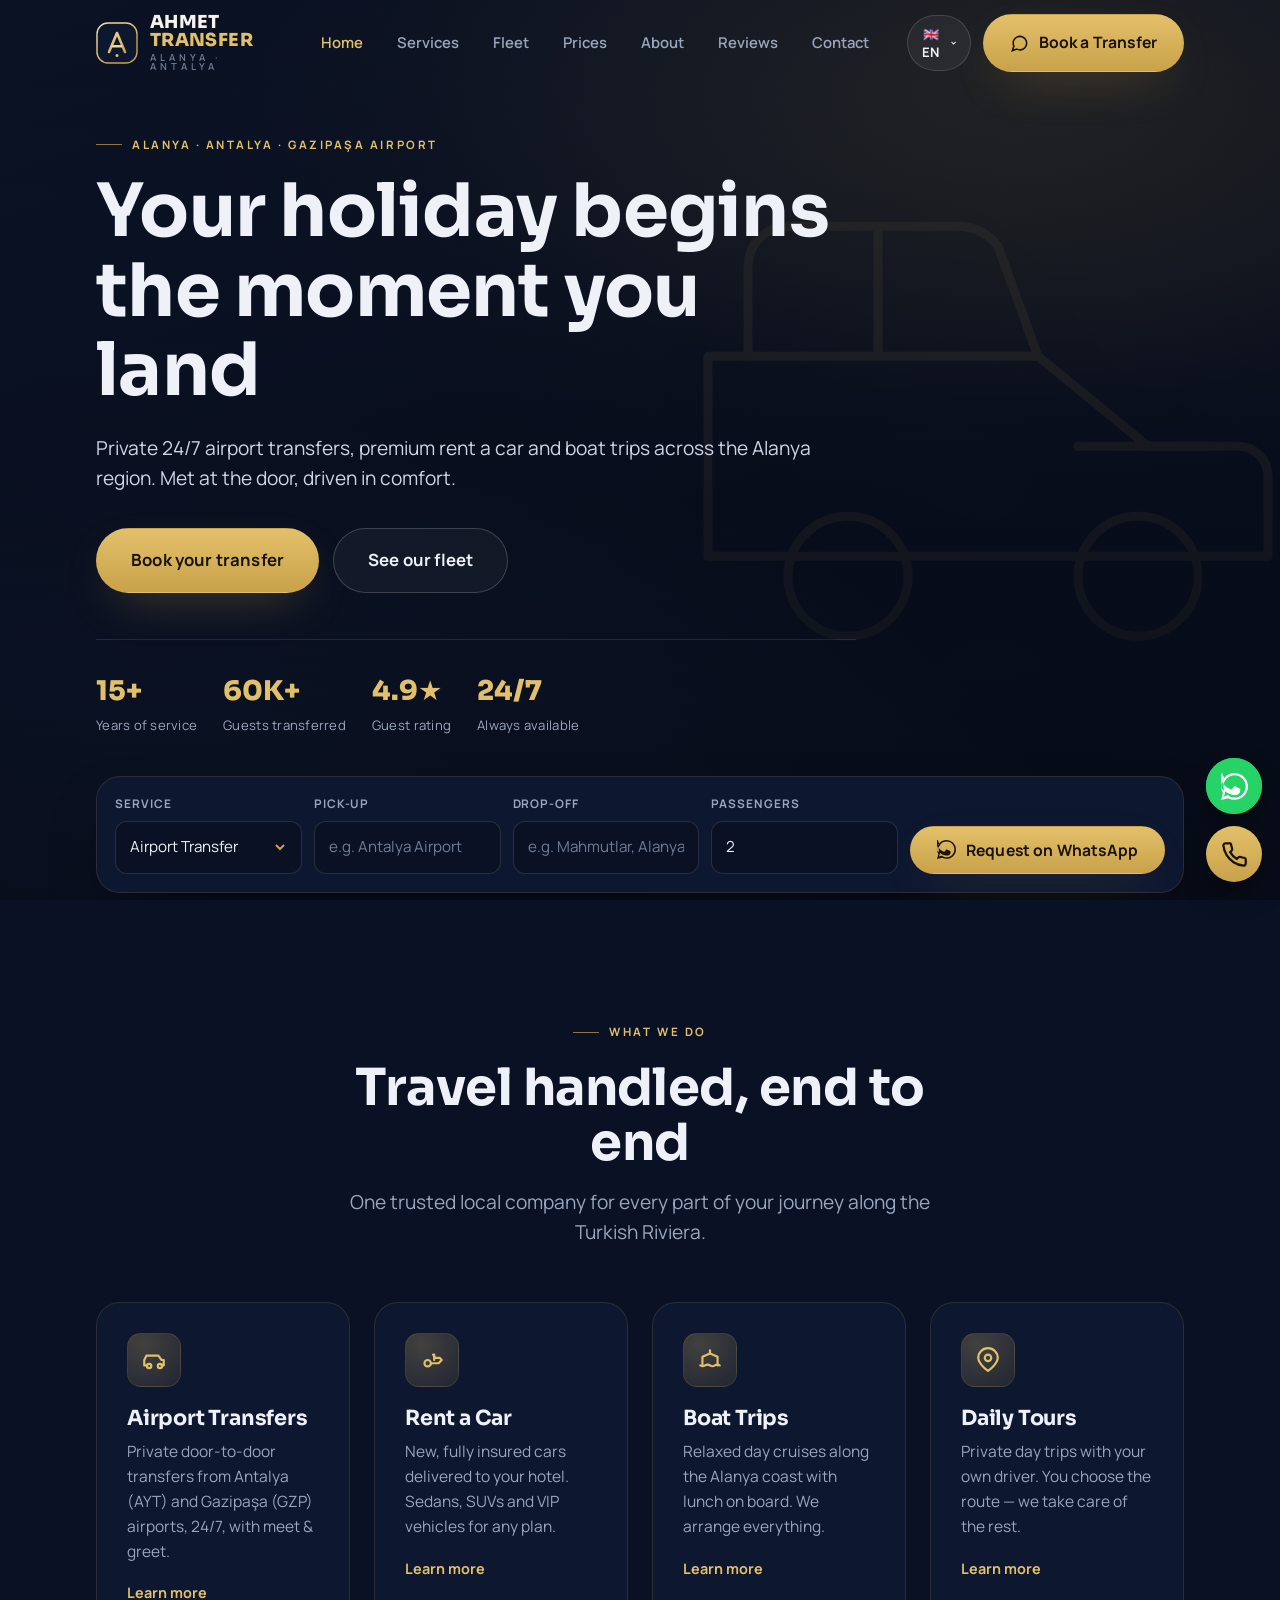
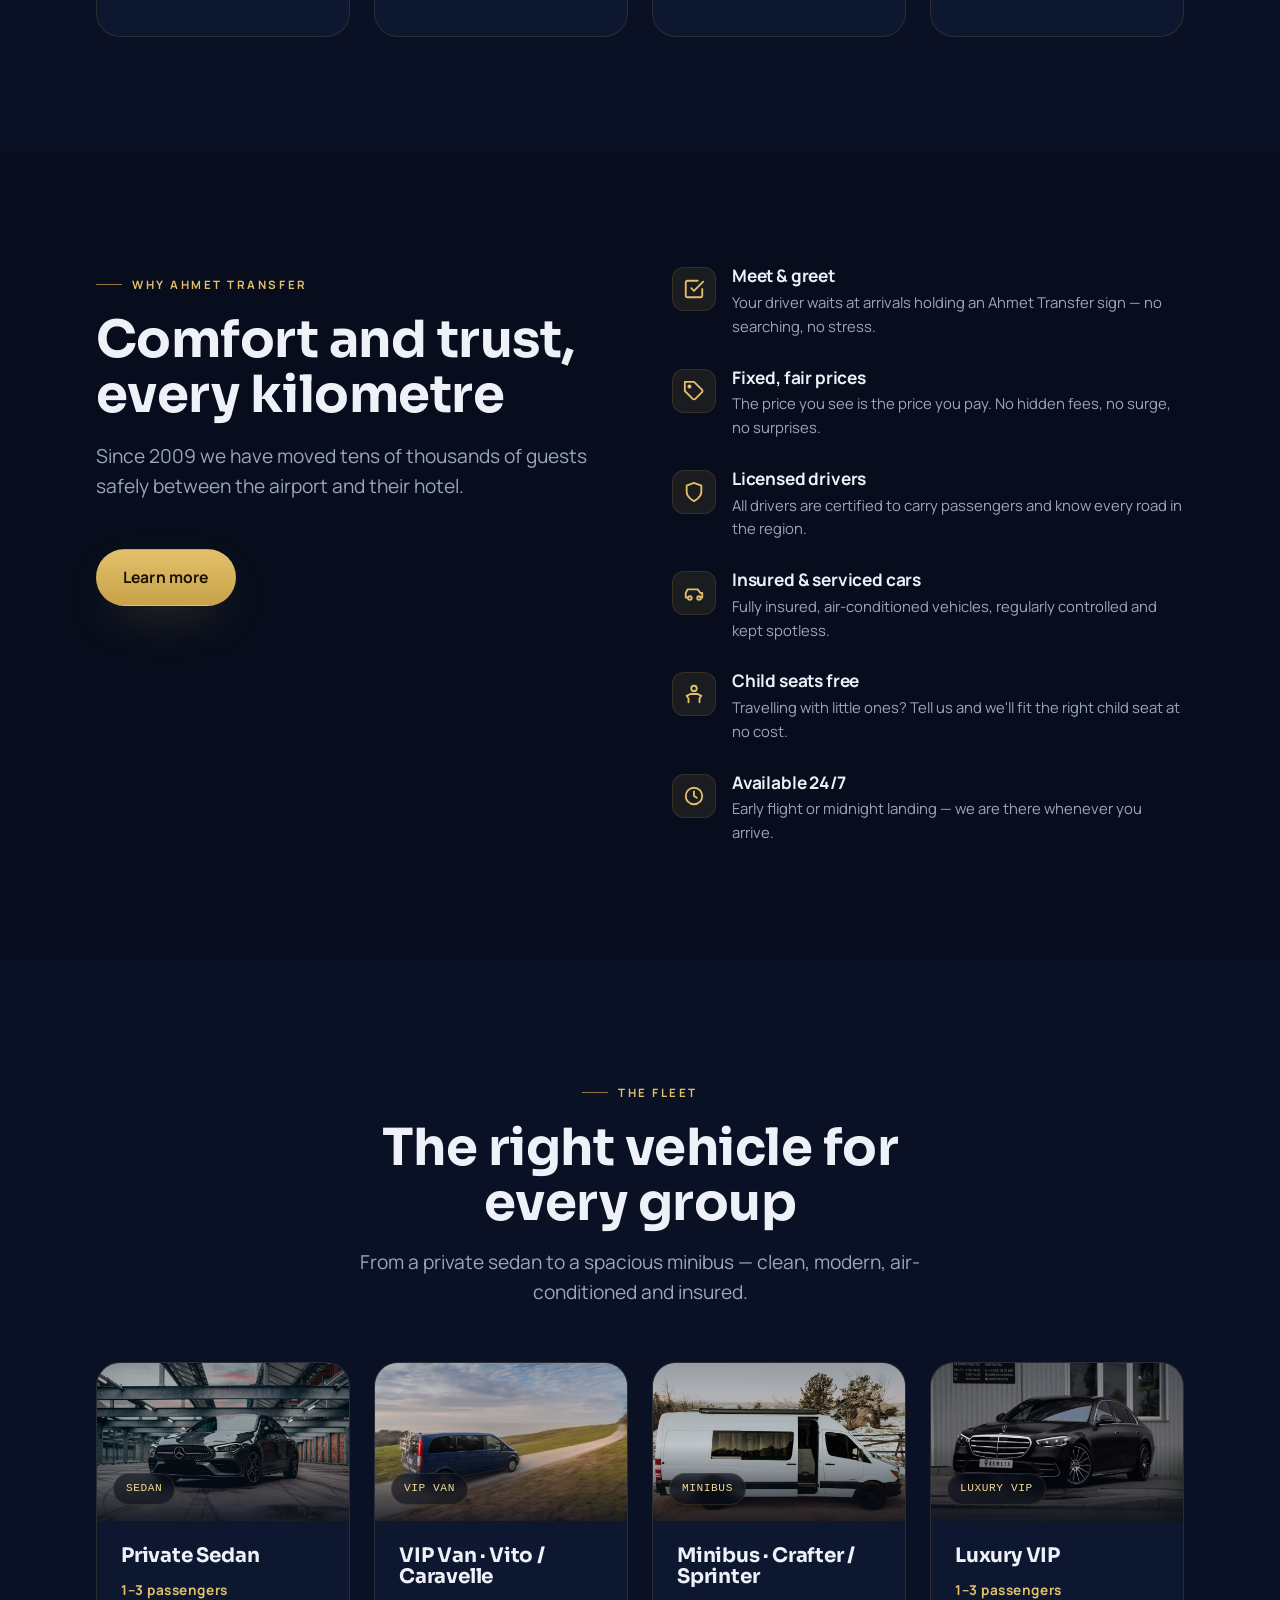
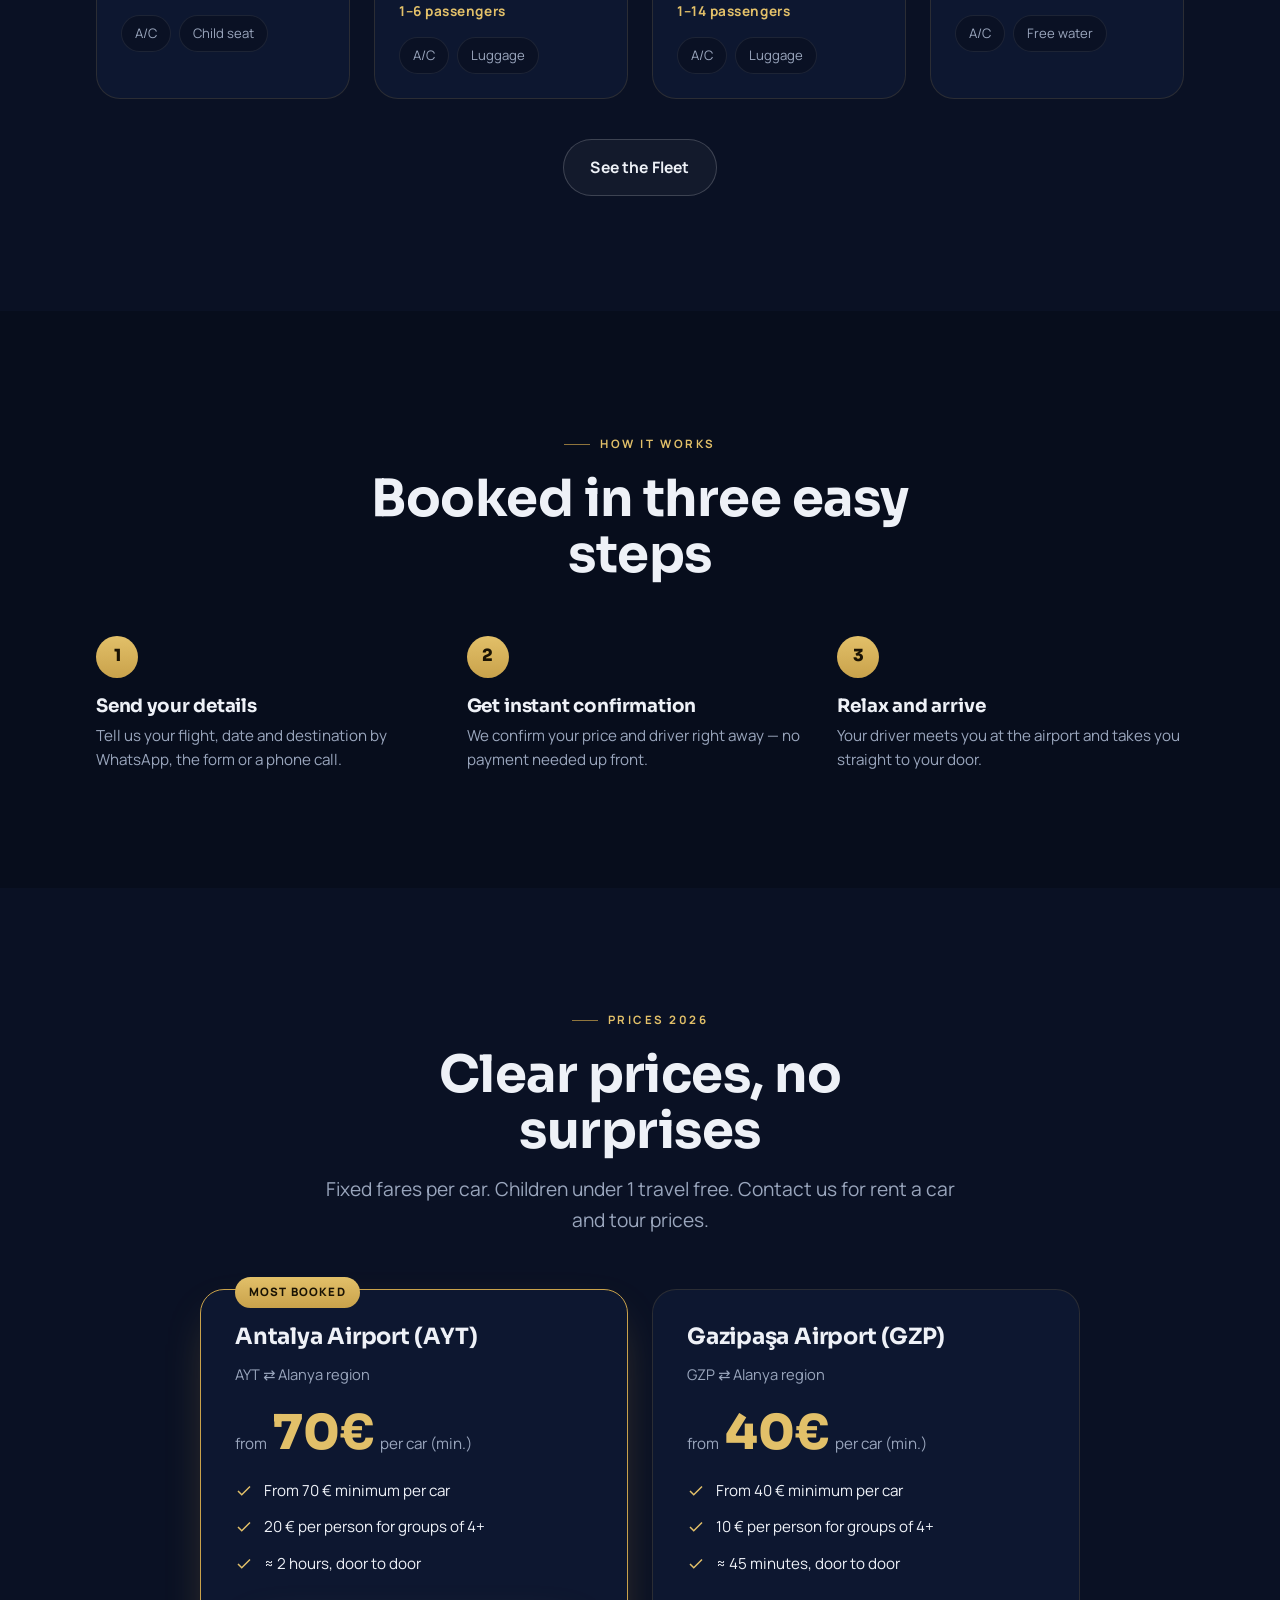
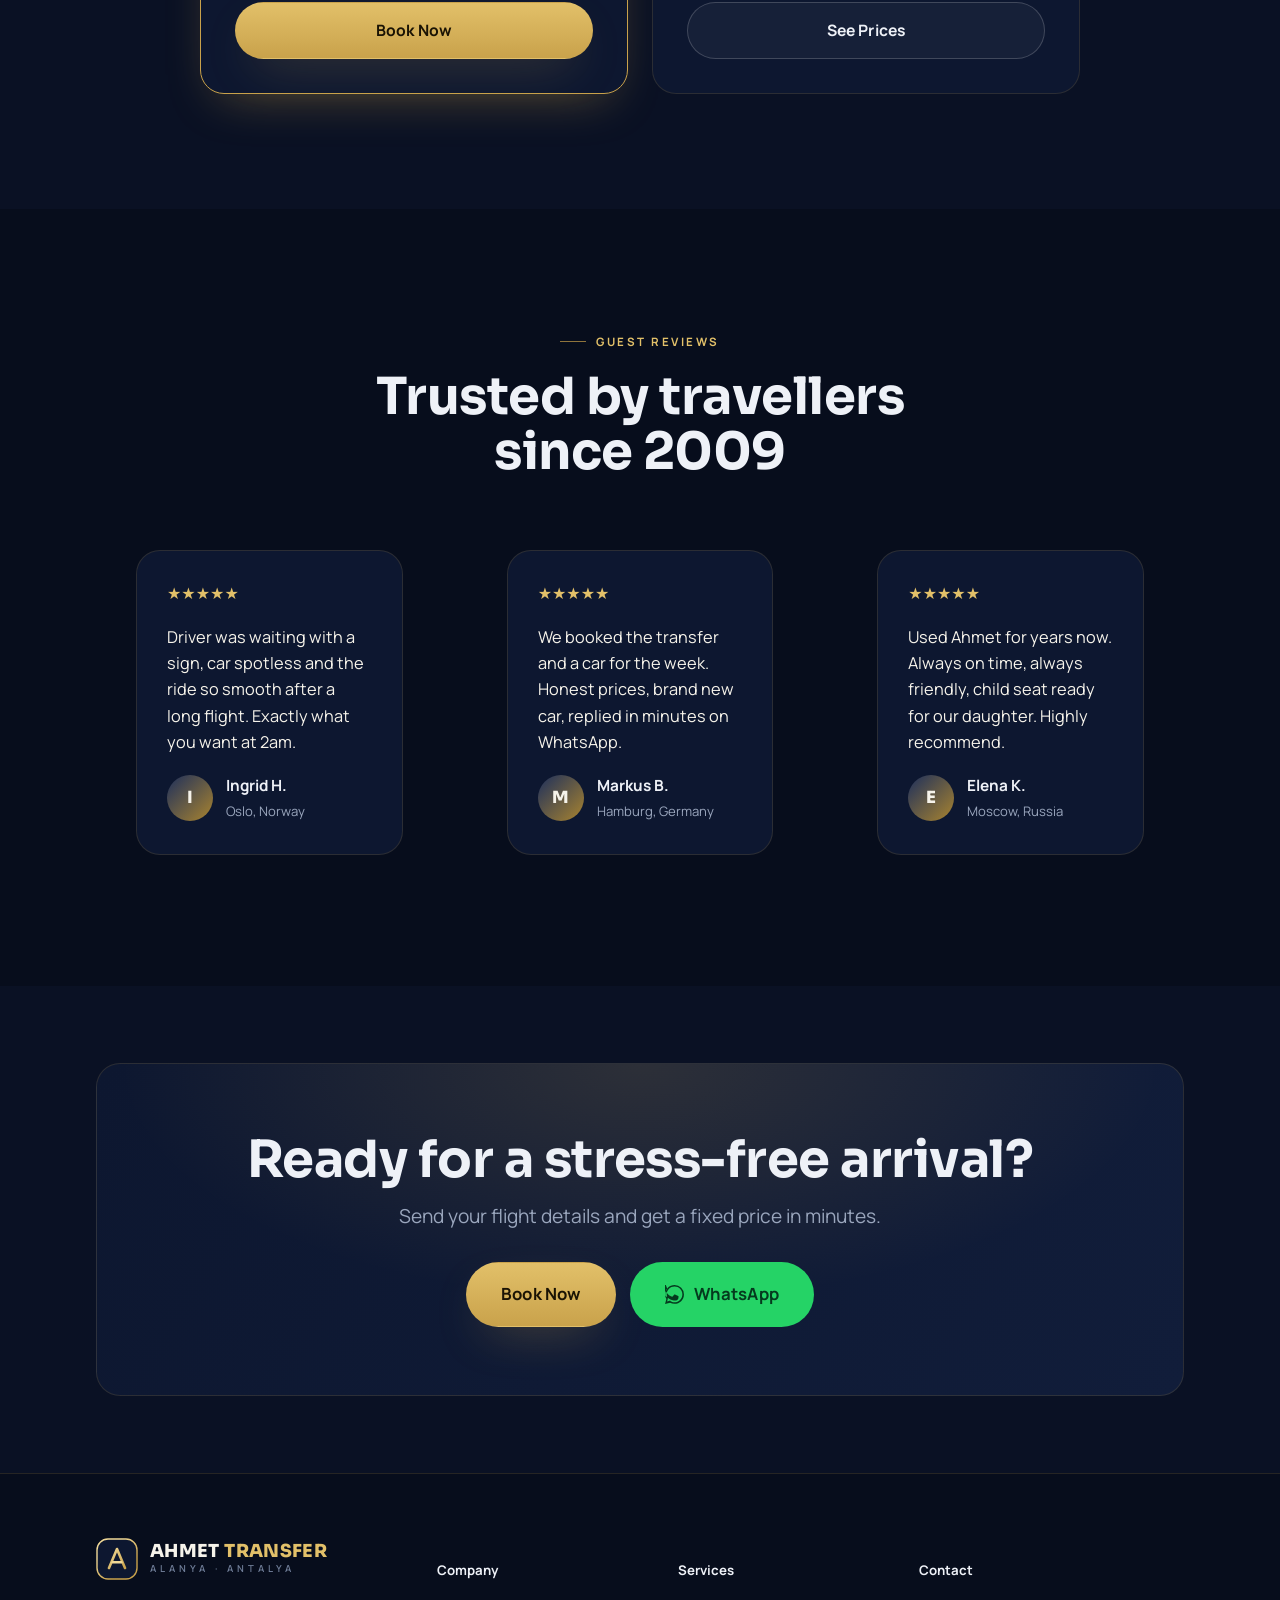
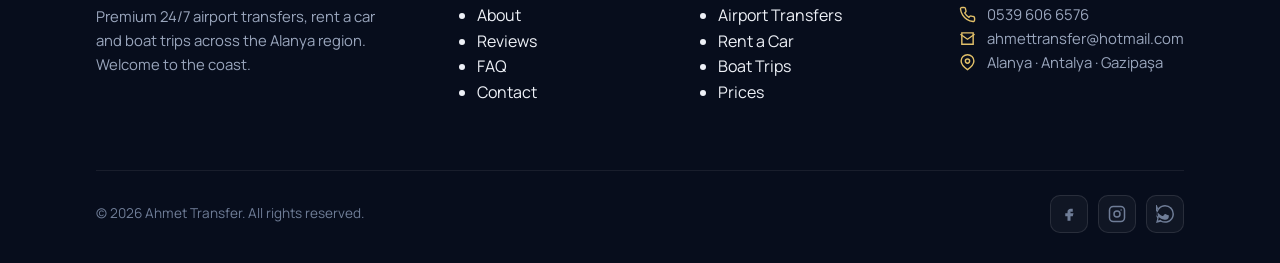
==== commit b78b8ebf: "feat: gerçek HD araç/lokasyon görselleri + WhatsApp ikonu düzeltmesi - Filo kartlarına (index + flee" ====
--- a/index.html
+++ b/index.html
@@ -127,7 +127,7 @@
         <div class="field"><label data-i18n="qb.from">Pick-up</label><input name="from" data-i18n-ph="qb.fromPh" placeholder="e.g. Antalya Airport" /></div>
         <div class="field"><label data-i18n="qb.to">Drop-off</label><input name="to" data-i18n-ph="qb.toPh" placeholder="e.g. Mahmutlar, Alanya" /></div>
         <div class="field"><label data-i18n="qb.pax">Passengers</label><input name="pax" type="number" min="1" value="2" /></div>
-        <button class="btn btn--gold" type="submit" style="height:48px"><svg viewBox="0 0 24 24" width="18" height="18" fill="currentColor"><path d="M.057 24l1.687-6.163a11.867 11.867 0 0 1-1.587-5.945C.16 5.335 5.495 0 12.05 0a11.82 11.82 0 0 1 8.413 3.488 11.82 11.82 0 0 1 3.48 8.414c-.003 6.557-5.338 11.892-11.893 11.892a11.9 11.9 0 0 1-5.688-1.448L.057 24z"/></svg><span data-i18n="qb.submit">Request on WhatsApp</span></button>
+        <button class="btn btn--gold" type="submit" style="height:48px"><svg viewBox="0 0 24 24" width="18" height="18" fill="currentColor"><path d="M.057 24l1.687-6.163a11.867 11.867 0 0 1-1.587-5.945C.16 5.335 5.495 0 12.05 0a11.82 11.82 0 0 1 8.413 3.488 11.82 11.82 0 0 1 3.48 8.414c-.003 6.557-5.338 11.892-11.893 11.892a11.9 11.9 0 0 1-5.688-1.448L.057 24zm6.597-3.807c1.676.995 3.276 1.591 5.392 1.592 5.448 0 9.886-4.434 9.889-9.885.002-5.462-4.415-9.89-9.881-9.892-5.452 0-9.887 4.434-9.889 9.884a9.86 9.86 0 0 0 1.51 5.26l-.999 3.648 3.978-1.207zM17.4 14.4c-.13-.22-.5-.35-1.04-.62-.55-.27-3.23-1.59-3.73-1.77-.5-.18-.86-.27-1.23.27-.36.55-1.4 1.77-1.72 2.13-.32.36-.63.41-1.17.14-.55-.27-2.3-.85-4.38-2.7-1.62-1.45-2.71-3.23-3.03-3.78-.31-.55-.03-.84.24-1.11.25-.24.55-.63.82-.95.27-.32.36-.55.55-.91.18-.36.09-.68-.05-.95-.13-.27-1.23-2.96-1.68-4.05-.44-1.06-.89-.92-1.23-.93l-1.04-.02c-.36 0-.95.13-1.45.68s-1.9 1.86-1.9 4.54 1.95 5.27 2.22 5.63c.27.36 3.84 5.86 9.3 8.22 1.3.56 2.31.9 3.1 1.15 1.3.41 2.49.35 3.43.21.94-.14 2.9-1.18 3.3-2.32.41-1.14.41-2.12.28-2.32z"/></svg><span data-i18n="qb.submit">Request on WhatsApp</span></button>
       </div>
     </form>
   </div>
@@ -202,22 +202,22 @@
     </div>
     <div class="grid grid-4" style="margin-top:54px">
       <article class="fleet-card reveal">
-        <div class="fleet-card__img scene"><div class="scene__icon"><svg viewBox="0 0 64 64"><path d="M3 43l4-13a6 6 0 0 1 5-4h27l13 8 6 2a4 4 0 0 1 3 4v3H3z"/><path d="M15 26l5-9h17l7 9"/><line x1="29" y1="17" x2="29" y2="26"/><circle cx="19" cy="45" r="6"/><circle cx="45" cy="45" r="6"/></svg></div><span class="scene__chip">Sedan</span></div>
+        <div class="fleet-card__img scene"><img class="scene__img" src="assets/images/sedan.jpg" alt="Private sedan — Mercedes" loading="lazy"><span class="scene__chip">Sedan</span></div>
         <div class="fleet-card__body"><h3 data-i18n="fleet.sedan.t">Private Sedan</h3><p class="fleet-card__cap" data-i18n="fleet.sedan.c">1–3 passengers</p>
           <div class="specs"><span class="spec" data-i18n="spec.ac">A/C</span><span class="spec" data-i18n="spec.seat">Child seat</span></div></div>
       </article>
       <article class="fleet-card reveal" data-d="1">
-        <div class="fleet-card__img scene"><div class="scene__icon"><svg viewBox="0 0 64 64"><path d="M3 23h33l11 9h9a3 3 0 0 1 3 3v8H3z"/><path d="M7 23v-9a4 4 0 0 1 4-4h17a5 5 0 0 1 4 2l4 11"/><line x1="20" y1="10" x2="20" y2="23"/><path d="M40 32h13"/><circle cx="17" cy="45" r="6"/><circle cx="46" cy="45" r="6"/></svg></div><span class="scene__chip">VIP Van</span></div>
+        <div class="fleet-card__img scene"><img class="scene__img" src="assets/images/vip-van.jpg" alt="VIP van — Mercedes Vito" loading="lazy"><span class="scene__chip">VIP Van</span></div>
         <div class="fleet-card__body"><h3 data-i18n="fleet.vip.t">VIP Van</h3><p class="fleet-card__cap" data-i18n="fleet.vip.c">1–6 passengers</p>
           <div class="specs"><span class="spec" data-i18n="spec.ac">A/C</span><span class="spec" data-i18n="spec.lug">Luggage</span></div></div>
       </article>
       <article class="fleet-card reveal" data-d="2">
-        <div class="fleet-card__img scene"><div class="scene__icon"><svg viewBox="0 0 64 64"><path d="M3 23h33l11 9h9a3 3 0 0 1 3 3v8H3z"/><path d="M7 23v-9a4 4 0 0 1 4-4h17a5 5 0 0 1 4 2l4 11"/><line x1="20" y1="10" x2="20" y2="23"/><path d="M40 32h13"/><circle cx="17" cy="45" r="6"/><circle cx="46" cy="45" r="6"/></svg></div><span class="scene__chip">Minibus</span></div>
+        <div class="fleet-card__img scene"><img class="scene__img" src="assets/images/minibus.jpg" alt="Minibus — Mercedes Sprinter" loading="lazy"><span class="scene__chip">Minibus</span></div>
         <div class="fleet-card__body"><h3 data-i18n="fleet.mini.t">Minibus</h3><p class="fleet-card__cap" data-i18n="fleet.mini.c">1–14 passengers</p>
           <div class="specs"><span class="spec" data-i18n="spec.ac">A/C</span><span class="spec" data-i18n="spec.lug">Luggage</span></div></div>
       </article>
       <article class="fleet-card reveal" data-d="3">
-        <div class="fleet-card__img scene"><div class="scene__icon"><svg viewBox="0 0 64 64"><path d="M3 23h33l11 9h9a3 3 0 0 1 3 3v8H3z"/><path d="M7 23v-9a4 4 0 0 1 4-4h17a5 5 0 0 1 4 2l4 11"/><line x1="20" y1="10" x2="20" y2="23"/><path d="M40 32h13"/><circle cx="17" cy="45" r="6"/><circle cx="46" cy="45" r="6"/></svg></div><span class="scene__chip">Luxury VIP</span></div>
+        <div class="fleet-card__img scene"><img class="scene__img" src="assets/images/luxury.jpg" alt="Luxury VIP — Mercedes S-Class" loading="lazy"><span class="scene__chip">Luxury VIP</span></div>
         <div class="fleet-card__body"><h3 data-i18n="fleet.lux.t">Luxury VIP</h3><p class="fleet-card__cap" data-i18n="fleet.lux.c">1–3 passengers</p>
           <div class="specs"><span class="spec" data-i18n="spec.ac">A/C</span><span class="spec" data-i18n="spec.wifi">Free water</span></div></div>
       </article>
@@ -312,7 +312,7 @@
       <p class="lead mx-auto" style="margin-top:14px" data-i18n="ctaband.lead">Send your flight details and get a fixed price in minutes.</p>
       <div class="btn-row">
         <a class="btn btn--gold btn--lg" href="booking.html" data-i18n="cta.bookNow">Book Now</a>
-        <a class="btn btn--green btn--lg" data-wa target="_blank" rel="noopener"><svg viewBox="0 0 24 24" width="20" height="20" fill="currentColor"><path d="M.057 24l1.687-6.163a11.867 11.867 0 0 1-1.587-5.945C.16 5.335 5.495 0 12.05 0a11.82 11.82 0 0 1 8.413 3.488 11.82 11.82 0 0 1 3.48 8.414c-.003 6.557-5.338 11.892-11.893 11.892a11.9 11.9 0 0 1-5.688-1.448L.057 24z"/></svg><span data-i18n="cta.whatsapp">WhatsApp</span></a>
+        <a class="btn btn--green btn--lg" data-wa target="_blank" rel="noopener"><svg viewBox="0 0 24 24" width="20" height="20" fill="currentColor"><path d="M.057 24l1.687-6.163a11.867 11.867 0 0 1-1.587-5.945C.16 5.335 5.495 0 12.05 0a11.82 11.82 0 0 1 8.413 3.488 11.82 11.82 0 0 1 3.48 8.414c-.003 6.557-5.338 11.892-11.893 11.892a11.9 11.9 0 0 1-5.688-1.448L.057 24zm6.597-3.807c1.676.995 3.276 1.591 5.392 1.592 5.448 0 9.886-4.434 9.889-9.885.002-5.462-4.415-9.89-9.881-9.892-5.452 0-9.887 4.434-9.889 9.884a9.86 9.86 0 0 0 1.51 5.26l-.999 3.648 3.978-1.207zM17.4 14.4c-.13-.22-.5-.35-1.04-.62-.55-.27-3.23-1.59-3.73-1.77-.5-.18-.86-.27-1.23.27-.36.55-1.4 1.77-1.72 2.13-.32.36-.63.41-1.17.14-.55-.27-2.3-.85-4.38-2.7-1.62-1.45-2.71-3.23-3.03-3.78-.31-.55-.03-.84.24-1.11.25-.24.55-.63.82-.95.27-.32.36-.55.55-.91.18-.36.09-.68-.05-.95-.13-.27-1.23-2.96-1.68-4.05-.44-1.06-.89-.92-1.23-.93l-1.04-.02c-.36 0-.95.13-1.45.68s-1.9 1.86-1.9 4.54 1.95 5.27 2.22 5.63c.27.36 3.84 5.86 9.3 8.22 1.3.56 2.31.9 3.1 1.15 1.3.41 2.49.35 3.43.21.94-.14 2.9-1.18 3.3-2.32.41-1.14.41-2.12.28-2.32z"/></svg><span data-i18n="cta.whatsapp">WhatsApp</span></a>
       </div>
     </div>
   </div>
@@ -366,7 +366,7 @@
       <div class="footer__socials">
         <a href="#" aria-label="Facebook"><svg viewBox="0 0 24 24" fill="currentColor"><path d="M14 9h3V5h-3c-2.2 0-4 1.8-4 4v2H7v4h3v6h4v-6h3l1-4h-4V9c0-.6.4-1 1-1z"/></svg></a>
         <a href="#" aria-label="Instagram"><svg viewBox="0 0 24 24" fill="none" stroke="currentColor" stroke-width="2"><rect x="2" y="2" width="20" height="20" rx="5"/><circle cx="12" cy="12" r="4"/><circle cx="17.5" cy="6.5" r="1" fill="currentColor" stroke="none"/></svg></a>
-        <a data-wa target="_blank" rel="noopener" aria-label="WhatsApp"><svg viewBox="0 0 24 24" fill="currentColor"><path d="M.057 24l1.687-6.163a11.867 11.867 0 0 1-1.587-5.945C.16 5.335 5.495 0 12.05 0a11.82 11.82 0 0 1 8.413 3.488 11.82 11.82 0 0 1 3.48 8.414c-.003 6.557-5.338 11.892-11.893 11.892a11.9 11.9 0 0 1-5.688-1.448L.057 24z"/></svg></a>
+        <a data-wa target="_blank" rel="noopener" aria-label="WhatsApp"><svg viewBox="0 0 24 24" fill="currentColor"><path d="M.057 24l1.687-6.163a11.867 11.867 0 0 1-1.587-5.945C.16 5.335 5.495 0 12.05 0a11.82 11.82 0 0 1 8.413 3.488 11.82 11.82 0 0 1 3.48 8.414c-.003 6.557-5.338 11.892-11.893 11.892a11.9 11.9 0 0 1-5.688-1.448L.057 24zm6.597-3.807c1.676.995 3.276 1.591 5.392 1.592 5.448 0 9.886-4.434 9.889-9.885.002-5.462-4.415-9.89-9.881-9.892-5.452 0-9.887 4.434-9.889 9.884a9.86 9.86 0 0 0 1.51 5.26l-.999 3.648 3.978-1.207zM17.4 14.4c-.13-.22-.5-.35-1.04-.62-.55-.27-3.23-1.59-3.73-1.77-.5-.18-.86-.27-1.23.27-.36.55-1.4 1.77-1.72 2.13-.32.36-.63.41-1.17.14-.55-.27-2.3-.85-4.38-2.7-1.62-1.45-2.71-3.23-3.03-3.78-.31-.55-.03-.84.24-1.11.25-.24.55-.63.82-.95.27-.32.36-.55.55-.91.18-.36.09-.68-.05-.95-.13-.27-1.23-2.96-1.68-4.05-.44-1.06-.89-.92-1.23-.93l-1.04-.02c-.36 0-.95.13-1.45.68s-1.9 1.86-1.9 4.54 1.95 5.27 2.22 5.63c.27.36 3.84 5.86 9.3 8.22 1.3.56 2.31.9 3.1 1.15 1.3.41 2.49.35 3.43.21.94-.14 2.9-1.18 3.3-2.32.41-1.14.41-2.12.28-2.32z"/></svg></a>
       </div>
     </div>
   </div>
--- a/assets/style.css
+++ b/assets/style.css
@@ -335,6 +335,11 @@
 .scene--hero{border-radius:0}
 .scene--hero .scene__icon{width:min(38vw,420px);max-width:460px;opacity:.5}
 .scene--hero::after{bottom:34%}
+/* Real vehicle photos inside fleet scene cards */
+.scene__img{position:absolute;inset:0;width:100%;height:100%;object-fit:cover;z-index:0;transition:transform .55s cubic-bezier(.22,1,.36,1)}
+.fleet-card:hover .scene__img{transform:scale(1.06)}
+.scene:has(.scene__img)::before{z-index:1;background:linear-gradient(to top,rgba(6,11,24,.82) 0%,rgba(6,11,24,.10) 48%,rgba(6,11,24,.34) 100%)}
+.scene:has(.scene__img)::after{display:none}
 .ph__tag{font-family:ui-monospace,'SF Mono',Menlo,monospace;font-size:.74rem;letter-spacing:.08em;text-transform:uppercase;
   color:var(--gold-400);background:rgba(7,12,24,.6);border:1px solid var(--navy-line);padding:7px 13px;border-radius:var(--r-pill);
   display:inline-flex;gap:8px;align-items:center}
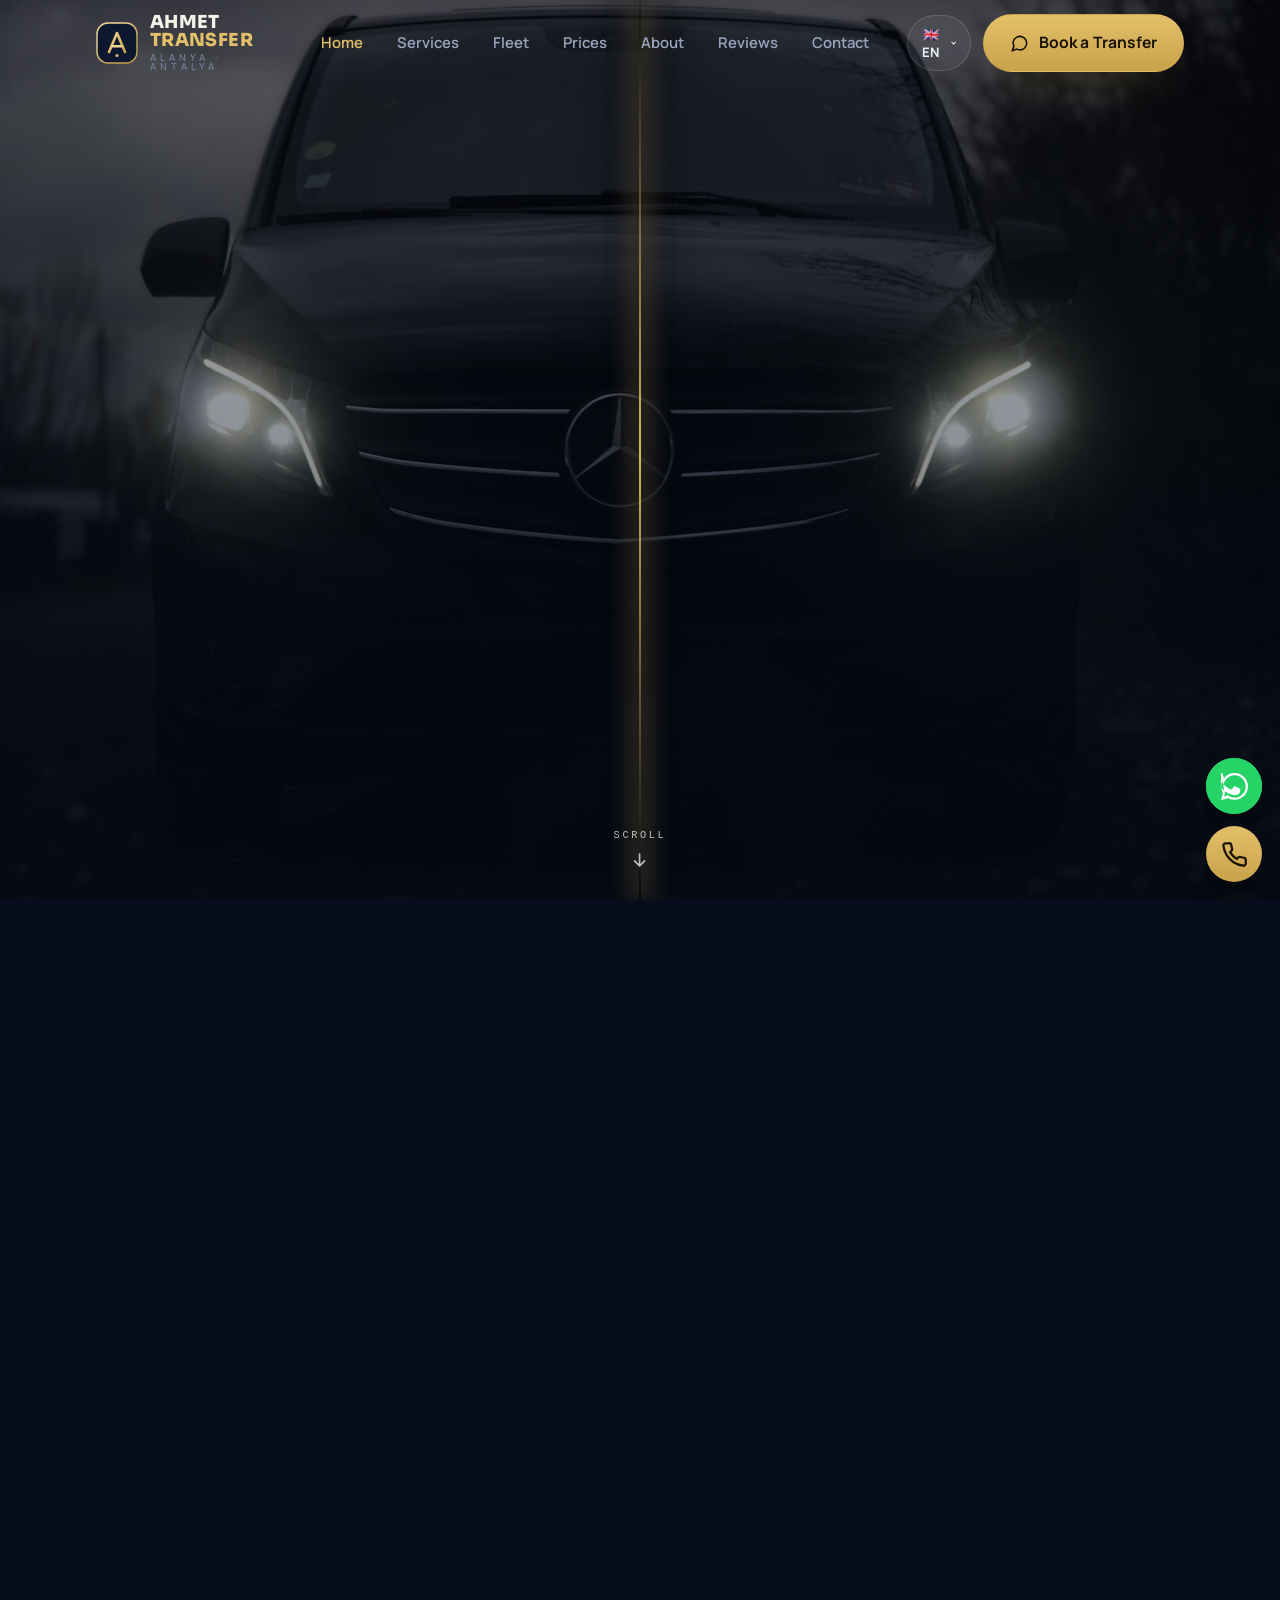
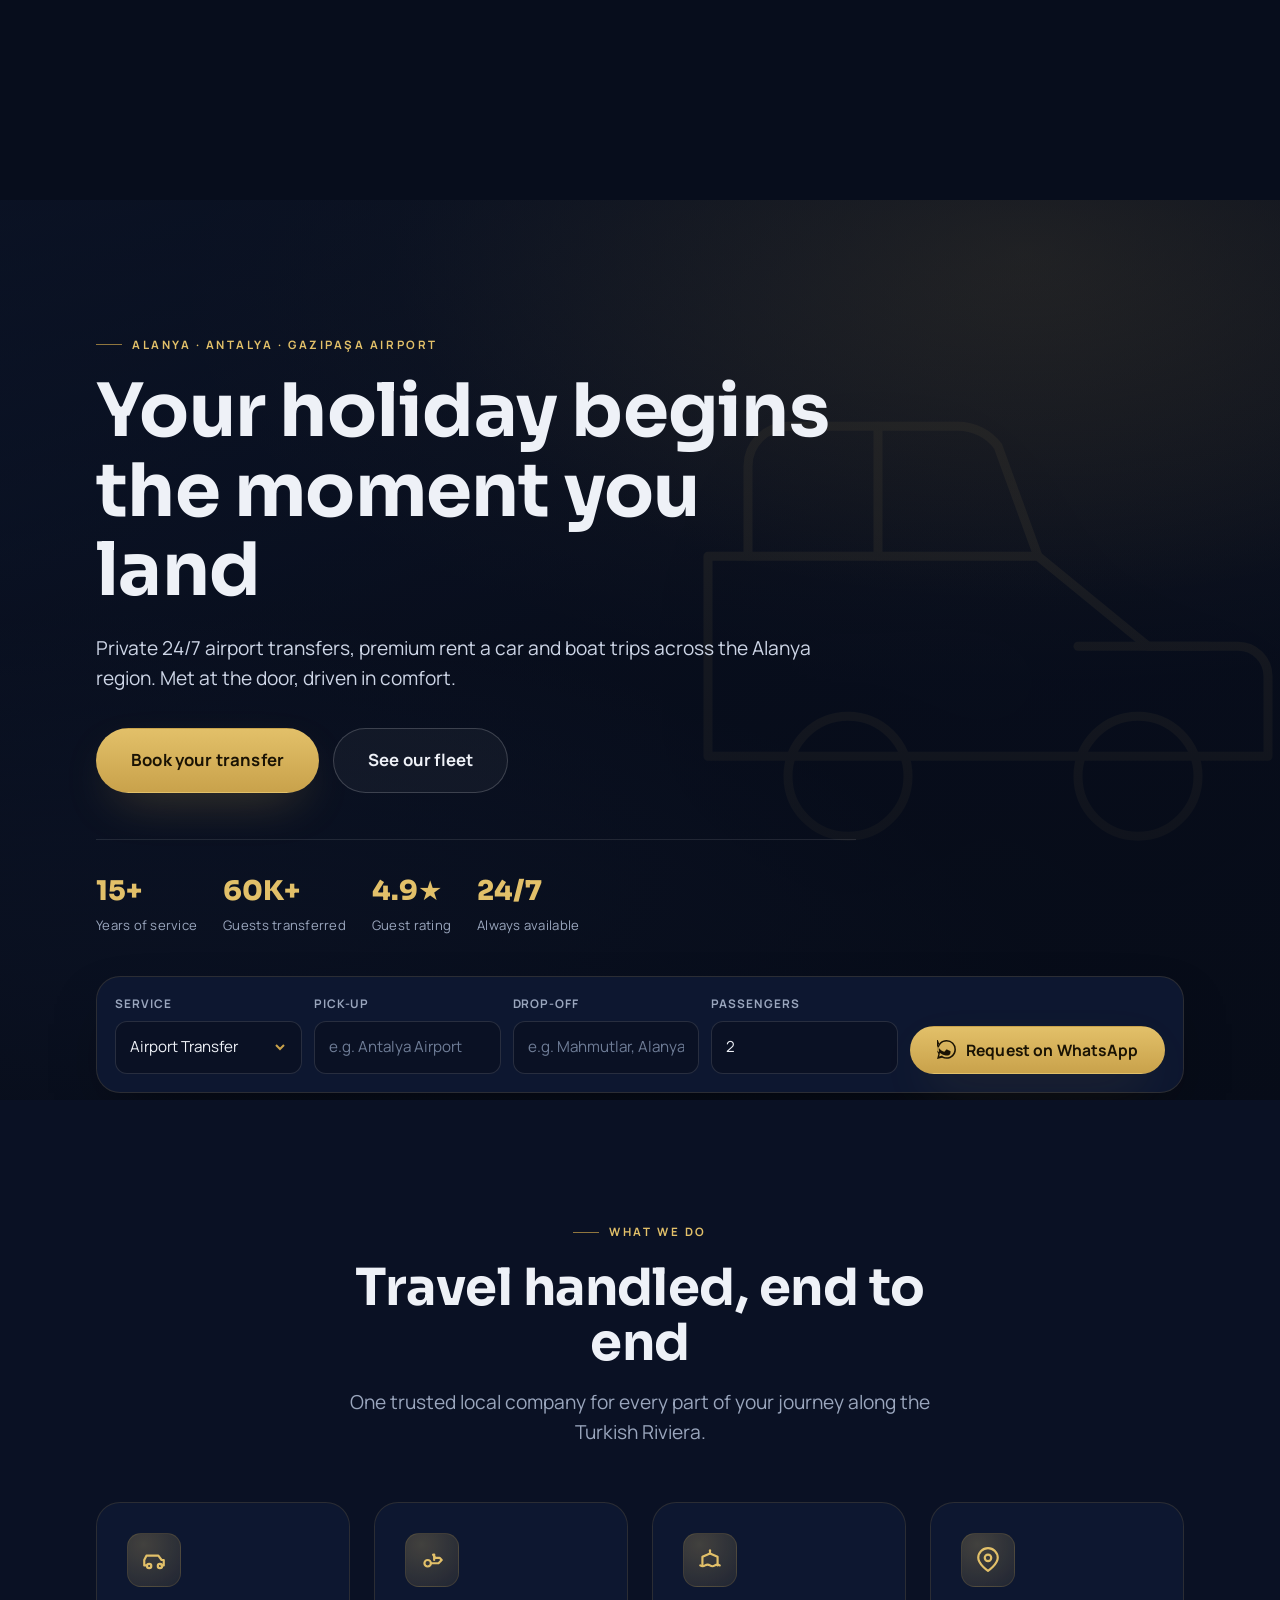
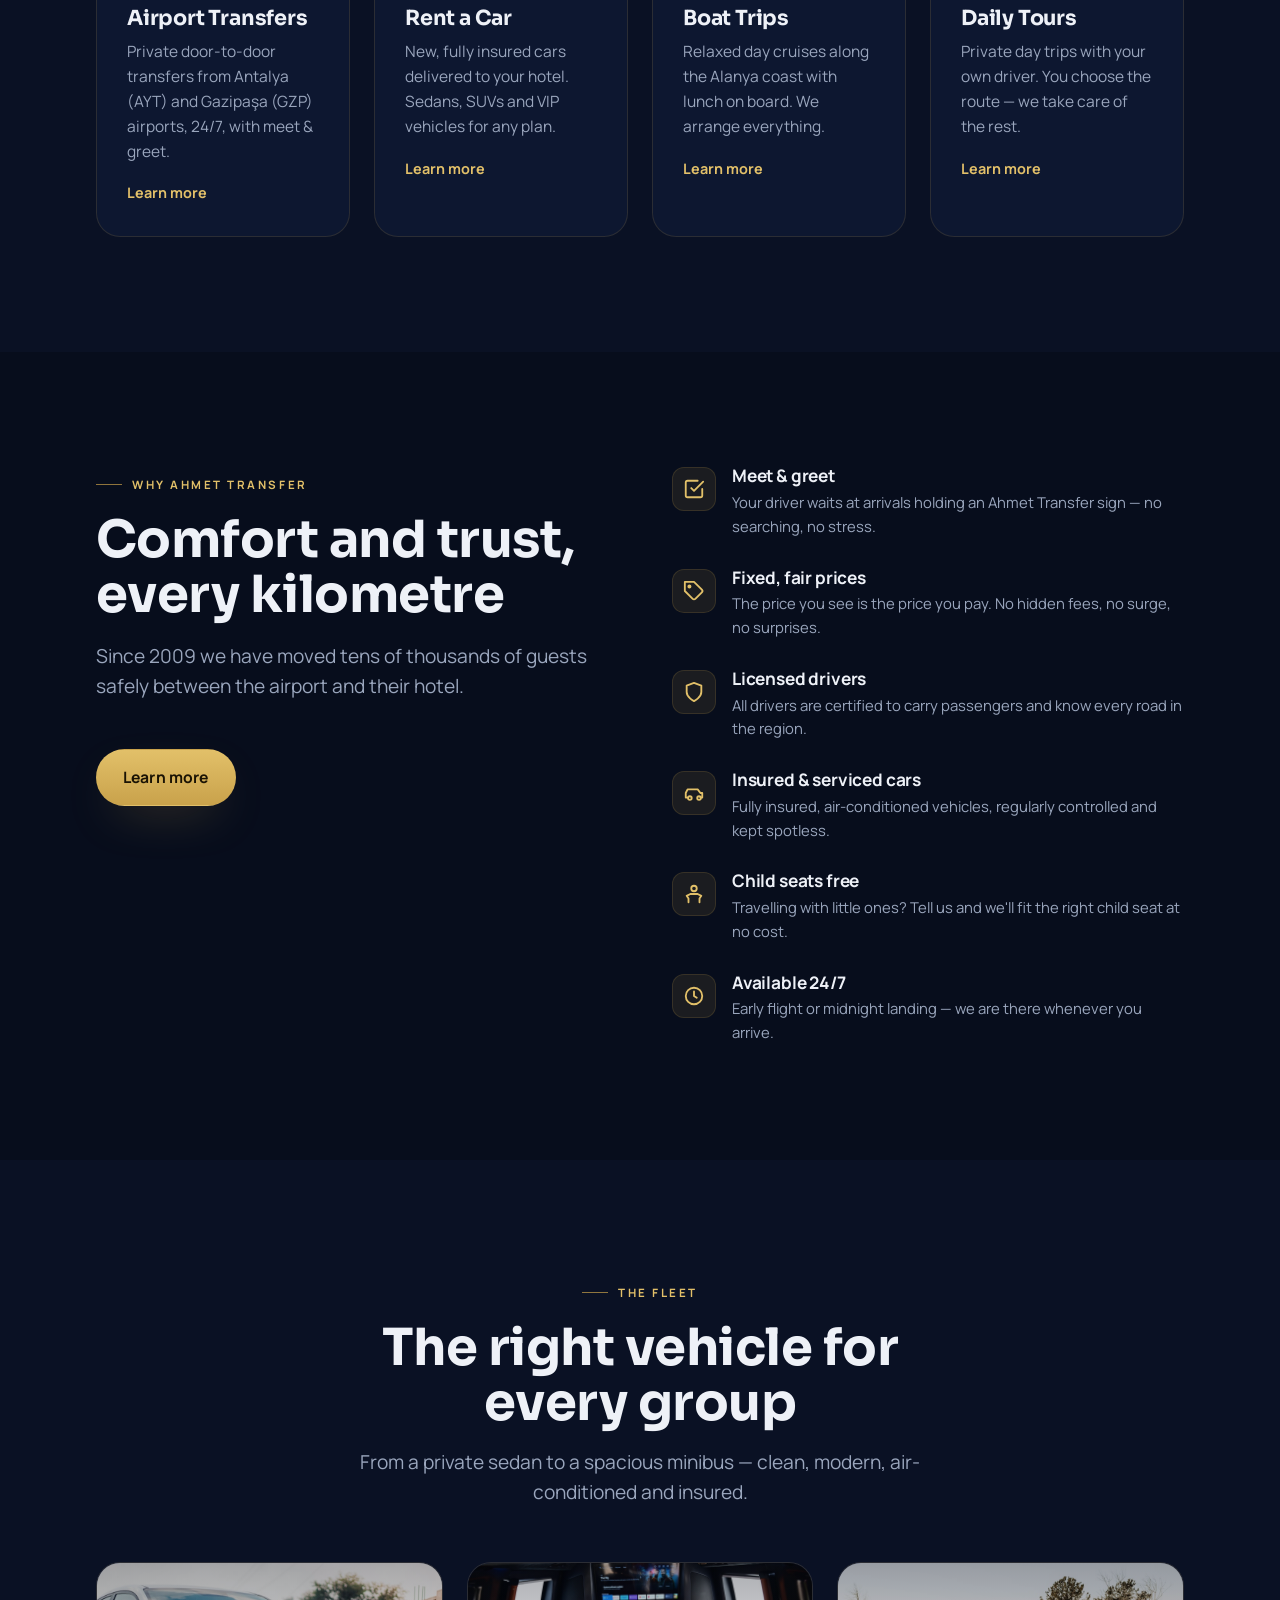
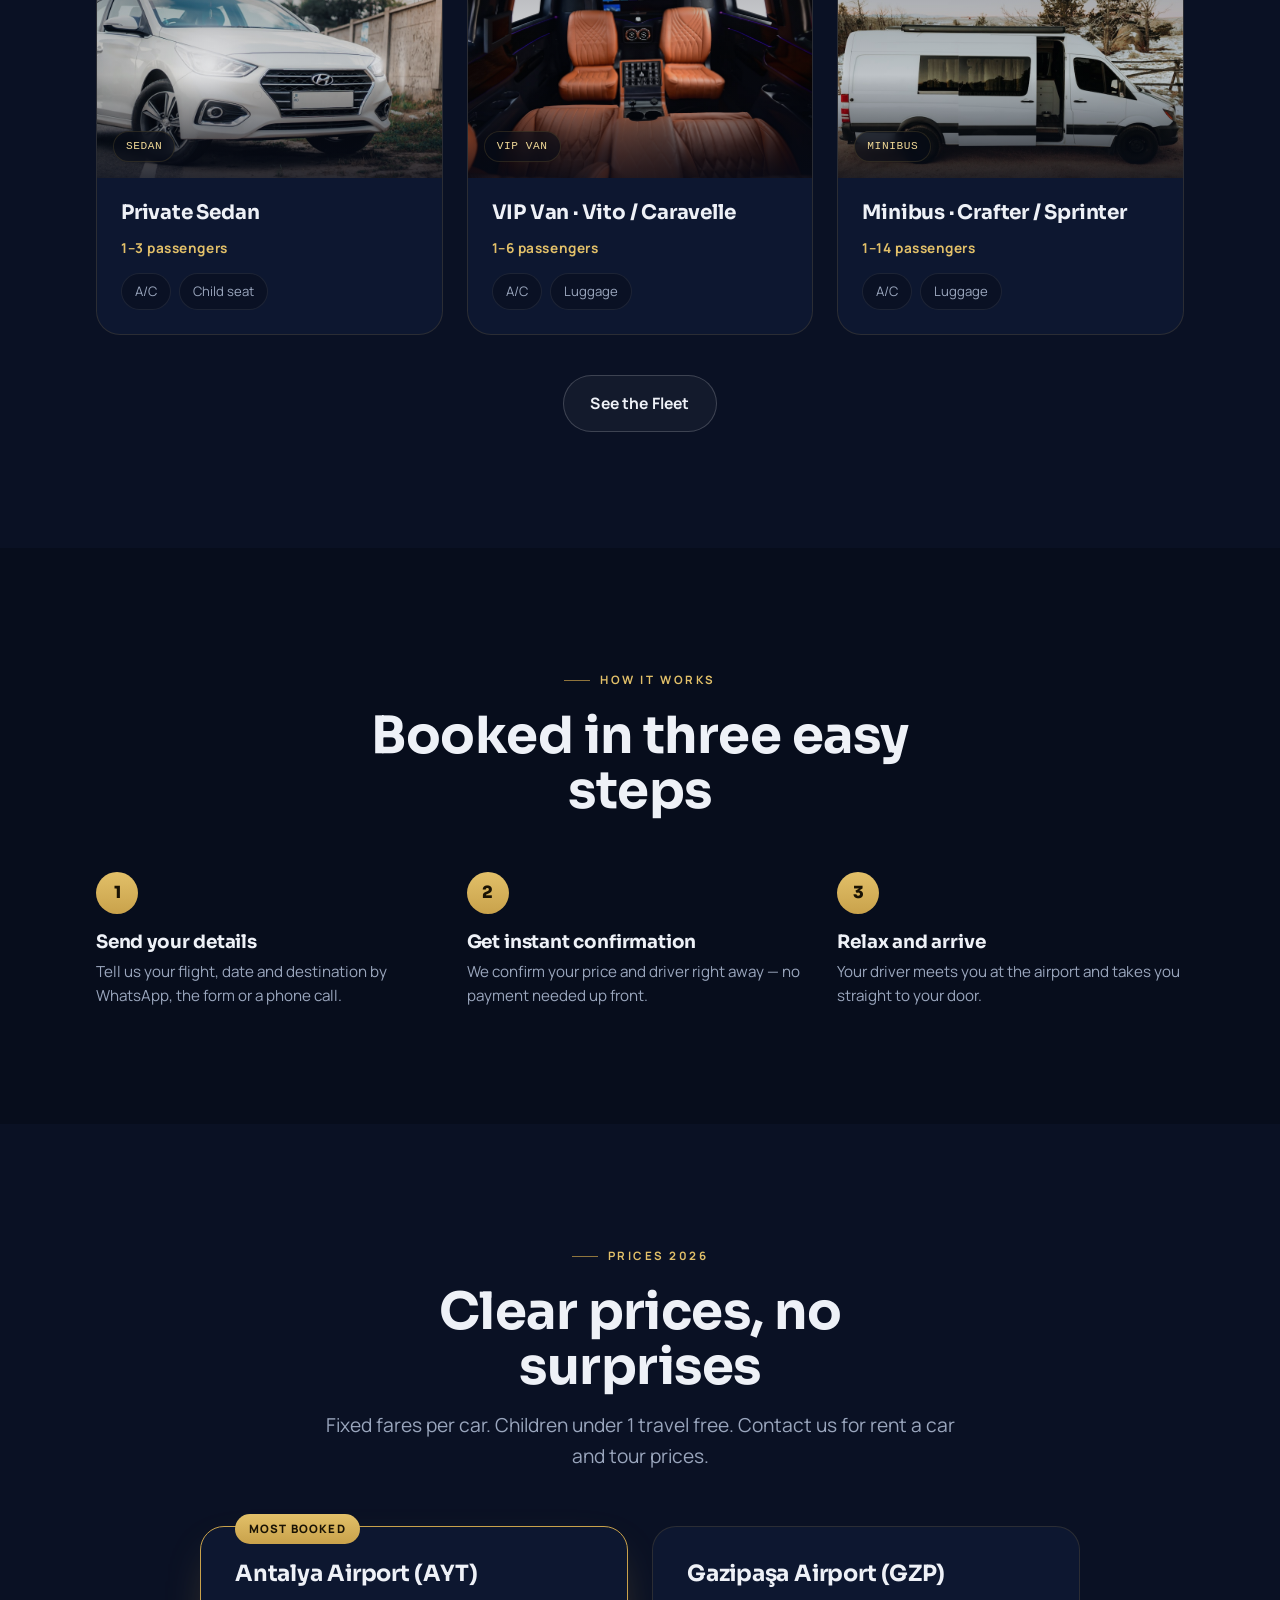
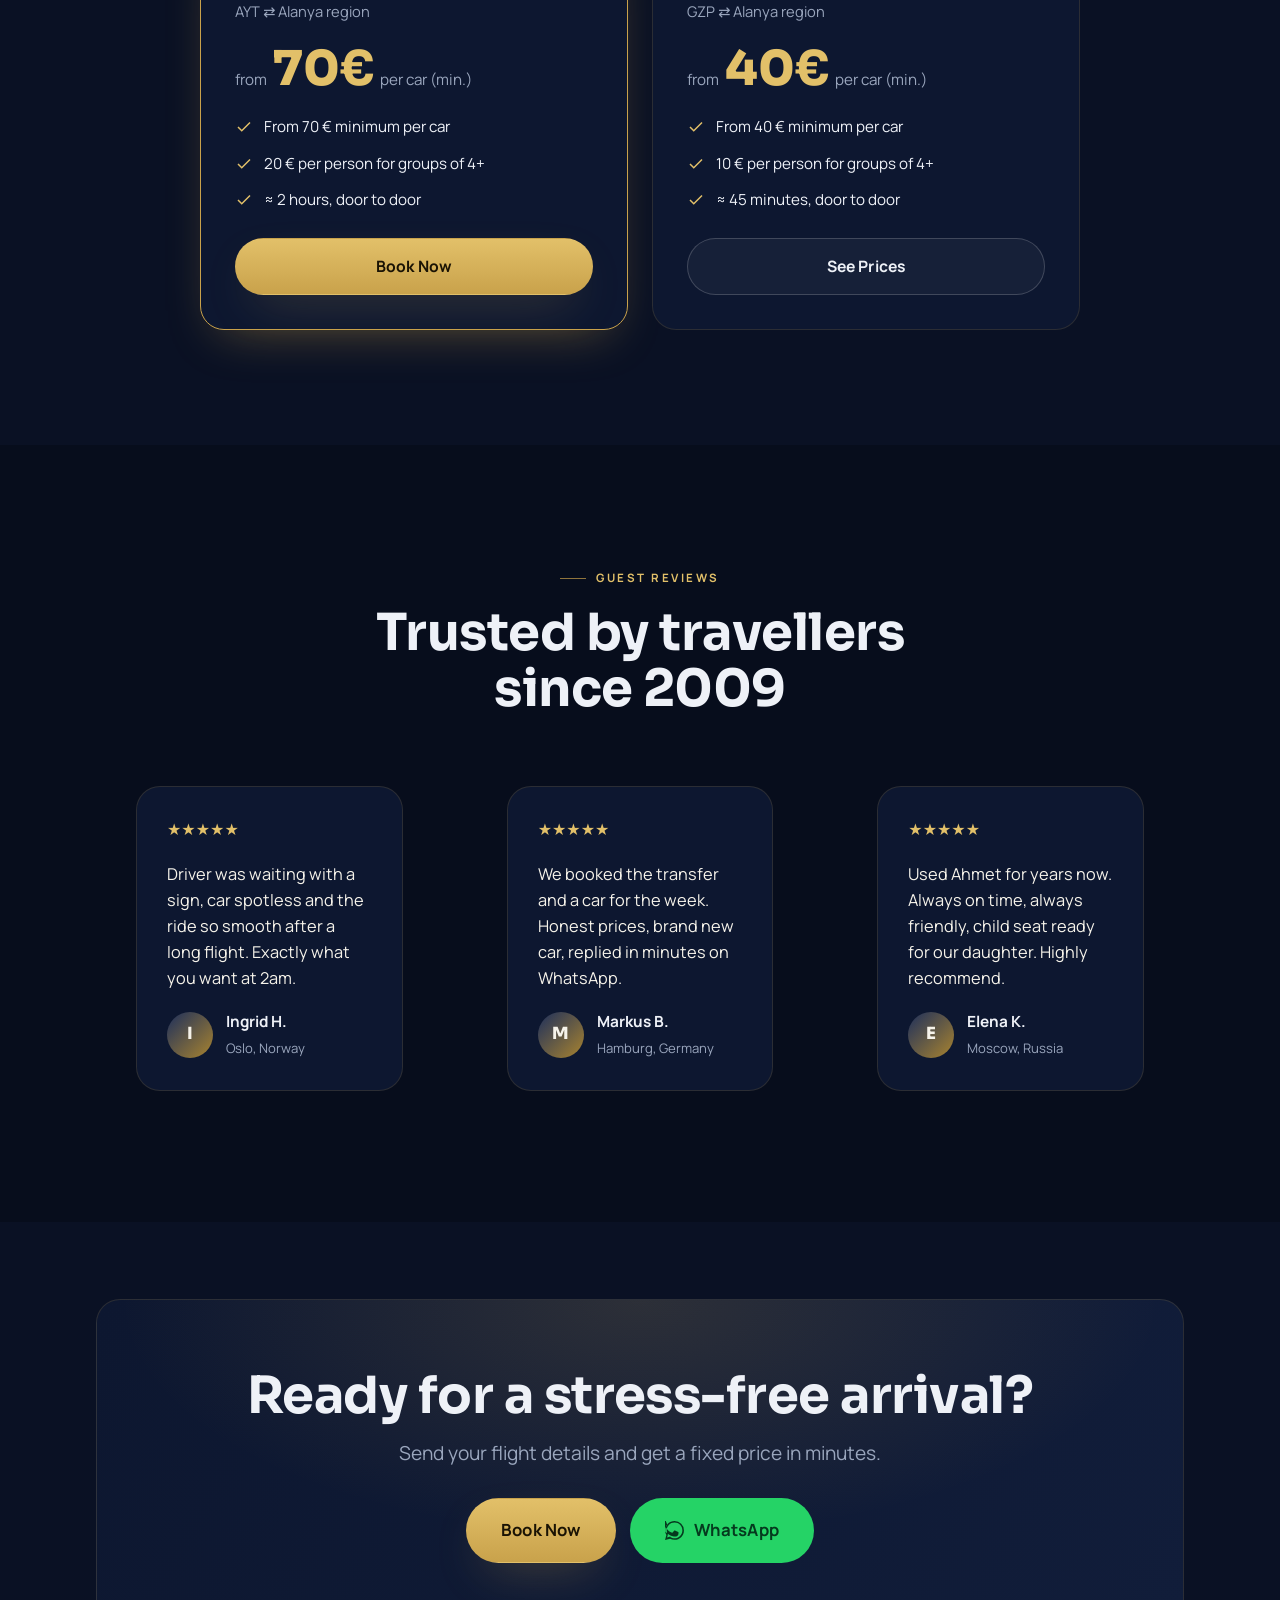
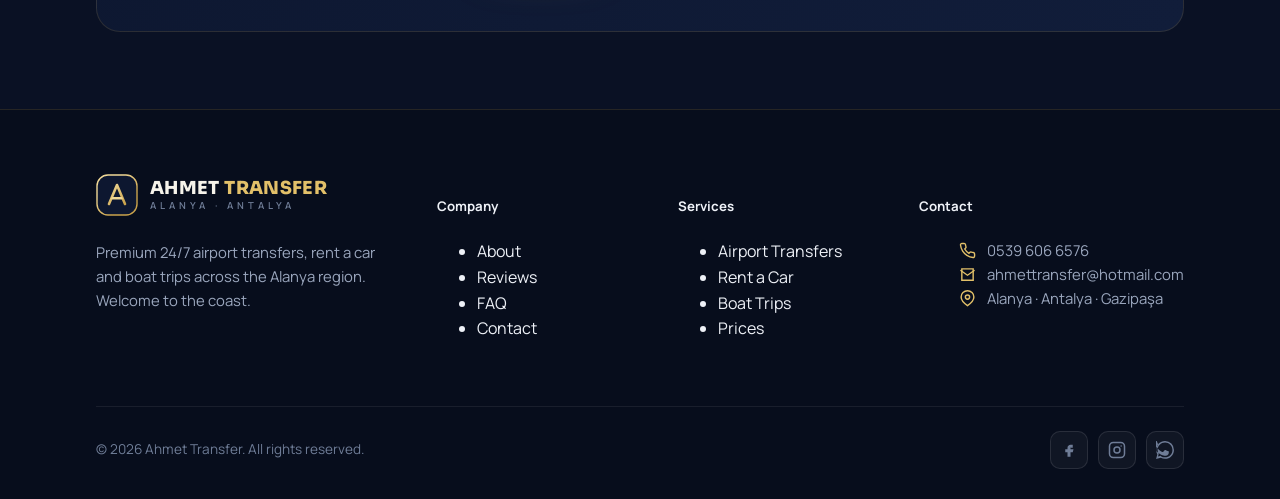
==== commit 178c4eb2: "feat: sinematik kapı-açılma VIP header + filo görselleri güncellendi - Yeni scroll animasyonlu heade" ====
--- a/index.html
+++ b/index.html
@@ -92,6 +92,29 @@
   <a class="btn btn--gold btn--block" href="booking.html" data-i18n="cta.bookNow">Book Now</a>
 </div>
 
+<!-- ============= CINEMATIC DOOR-REVEAL HEADER ============= -->
+<section class="reveal-hero" id="revealHero" aria-label="Ahmet Transfer VIP">
+  <div class="rh-sticky">
+    <div class="rh-interior">
+      <div class="rh-interior__img"></div>
+      <div class="rh-interior__scrim"></div>
+      <div class="rh-stage">
+        <span class="rh-eyebrow" data-i18n="hero.eyebrow">Alanya · Antalya · Gazipaşa</span>
+        <div class="rh-wordmark">AHMET <b>TRANSFER</b></div>
+        <p class="rh-tag" data-i18n="hero.lead">Private 24/7 airport transfers — VIP comfort, fixed prices.</p>
+        <div class="rh-cta">
+          <a class="btn btn--gold btn--lg" href="booking.html" data-i18n="hero.cta1">Book your transfer</a>
+          <a class="btn btn--ghost btn--lg" href="fleet.html" data-i18n="hero.cta2">See our fleet</a>
+        </div>
+      </div>
+    </div>
+    <div class="rh-door rh-door--l" aria-hidden="true"></div>
+    <div class="rh-door rh-door--r" aria-hidden="true"></div>
+    <div class="rh-seam" aria-hidden="true"></div>
+    <div class="rh-hint" aria-hidden="true"><span>scroll</span><svg viewBox="0 0 24 24" fill="none" stroke="currentColor" stroke-width="2" stroke-linecap="round" stroke-linejoin="round"><path d="M12 5v14M6 13l6 6 6-6"/></svg></div>
+  </div>
+</section>
+
 <!-- ===================== HERO ===================== -->
 <section class="hero">
   <div class="hero__bg" aria-hidden="true"><div class="hero__watermark"><svg viewBox="0 0 64 64"><path d="M3 23h33l11 9h9a3 3 0 0 1 3 3v8H3z"/><path d="M7 23v-9a4 4 0 0 1 4-4h17a5 5 0 0 1 4 2l4 11"/><line x1="20" y1="10" x2="20" y2="23"/><path d="M40 32h13"/><circle cx="17" cy="45" r="6"/><circle cx="46" cy="45" r="6"/></svg></div></div>
@@ -200,14 +223,14 @@
       <h2 class="h-lg" data-i18n="fleet.title">The right vehicle for every group</h2>
       <p class="lead" data-i18n="fleet.lead">From a private sedan to a spacious minibus — clean, modern, air-conditioned and insured.</p>
     </div>
-    <div class="grid grid-4" style="margin-top:54px">
+    <div class="grid grid-3" style="margin-top:54px">
       <article class="fleet-card reveal">
         <div class="fleet-card__img scene"><img class="scene__img" src="assets/images/sedan.jpg" alt="Private sedan — Mercedes" loading="lazy"><span class="scene__chip">Sedan</span></div>
         <div class="fleet-card__body"><h3 data-i18n="fleet.sedan.t">Private Sedan</h3><p class="fleet-card__cap" data-i18n="fleet.sedan.c">1–3 passengers</p>
           <div class="specs"><span class="spec" data-i18n="spec.ac">A/C</span><span class="spec" data-i18n="spec.seat">Child seat</span></div></div>
       </article>
       <article class="fleet-card reveal" data-d="1">
-        <div class="fleet-card__img scene"><img class="scene__img" src="assets/images/vip-van.jpg" alt="VIP van — Mercedes Vito" loading="lazy"><span class="scene__chip">VIP Van</span></div>
+        <div class="fleet-card__img scene"><img class="scene__img" src="assets/images/vip-interior.jpg" alt="VIP van interior — captain seats & screens" loading="lazy"><span class="scene__chip">VIP Van</span></div>
         <div class="fleet-card__body"><h3 data-i18n="fleet.vip.t">VIP Van</h3><p class="fleet-card__cap" data-i18n="fleet.vip.c">1–6 passengers</p>
           <div class="specs"><span class="spec" data-i18n="spec.ac">A/C</span><span class="spec" data-i18n="spec.lug">Luggage</span></div></div>
       </article>
@@ -215,13 +238,7 @@
         <div class="fleet-card__img scene"><img class="scene__img" src="assets/images/minibus.jpg" alt="Minibus — Mercedes Sprinter" loading="lazy"><span class="scene__chip">Minibus</span></div>
         <div class="fleet-card__body"><h3 data-i18n="fleet.mini.t">Minibus</h3><p class="fleet-card__cap" data-i18n="fleet.mini.c">1–14 passengers</p>
           <div class="specs"><span class="spec" data-i18n="spec.ac">A/C</span><span class="spec" data-i18n="spec.lug">Luggage</span></div></div>
-      </article>
-      <article class="fleet-card reveal" data-d="3">
-        <div class="fleet-card__img scene"><img class="scene__img" src="assets/images/luxury.jpg" alt="Luxury VIP — Mercedes S-Class" loading="lazy"><span class="scene__chip">Luxury VIP</span></div>
-        <div class="fleet-card__body"><h3 data-i18n="fleet.lux.t">Luxury VIP</h3><p class="fleet-card__cap" data-i18n="fleet.lux.c">1–3 passengers</p>
-          <div class="specs"><span class="spec" data-i18n="spec.ac">A/C</span><span class="spec" data-i18n="spec.wifi">Free water</span></div></div>
-      </article>
-    </div>
+      </article>    </div>
     <div class="text-center" style="margin-top:40px"><a class="btn btn--ghost" href="fleet.html" data-i18n="cta.seeFleet">See the Fleet</a></div>
   </div>
 </section>
@@ -380,5 +397,37 @@
 
 <script src="assets/i18n-data.js"></script>
 <script src="assets/main.js"></script>
+<script>
+/* Cinematic door-reveal hero — scroll drives the doors apart, revealing the VIP interior */
+(function(){
+  var hero=document.getElementById('revealHero');
+  if(!hero) return;
+  var L=hero.querySelector('.rh-door--l'), R=hero.querySelector('.rh-door--r'),
+      seam=hero.querySelector('.rh-seam'), stage=hero.querySelector('.rh-stage'),
+      img=hero.querySelector('.rh-interior__img'), hint=hero.querySelector('.rh-hint');
+  if(window.matchMedia('(prefers-reduced-motion: reduce)').matches){
+    if(stage){stage.style.opacity=1;stage.style.transform='none';} return;
+  }
+  var raf=0;
+  function frame(){
+    raf=0;
+    var rect=hero.getBoundingClientRect();
+    var total=hero.offsetHeight-window.innerHeight;
+    var p=total>0?Math.min(Math.max(-rect.top/total,0),1):0;
+    var open=Math.min(p/0.62,1);                 // doors fully open at 62% scroll
+    L.style.transform='translate3d('+(-open*100)+'%,0,0)';
+    R.style.transform='translate3d('+(open*100)+'%,0,0)';
+    if(seam) seam.style.opacity=(1-open);
+    if(img) img.style.transform='scale('+(1.12-0.12*open)+')';
+    var c=Math.min(Math.max((p-0.16)/0.46,0),1); // content fades in as doors open
+    if(stage){stage.style.opacity=c;stage.style.transform='translateY('+(26-26*c)+'px)';}
+    if(hint) hint.style.opacity=Math.max(1-p*3.2,0);
+  }
+  function onScroll(){ if(!raf) raf=requestAnimationFrame(frame); }
+  window.addEventListener('scroll',onScroll,{passive:true});
+  window.addEventListener('resize',onScroll,{passive:true});
+  frame();
+})();
+</script>
 </body>
 </html>
--- a/assets/style.css
+++ b/assets/style.css
@@ -340,6 +340,29 @@
 .fleet-card:hover .scene__img{transform:scale(1.06)}
 .scene:has(.scene__img)::before{z-index:1;background:linear-gradient(to top,rgba(6,11,24,.82) 0%,rgba(6,11,24,.10) 48%,rgba(6,11,24,.34) 100%)}
 .scene:has(.scene__img)::after{display:none}
+
+/* ===================== CINEMATIC DOOR-REVEAL HERO ===================== */
+.reveal-hero{position:relative;height:200vh;background:var(--navy-950)}
+.rh-sticky{position:sticky;top:0;height:100vh;overflow:hidden}
+.rh-interior{position:absolute;inset:0;z-index:1}
+.rh-interior__img{position:absolute;inset:0;background:url(images/vip-interior.jpg) center/cover;transform:scale(1.12)}
+.rh-interior__scrim{position:absolute;inset:0;background:radial-gradient(120% 95% at 50% 38%,rgba(7,13,28,.28),rgba(7,13,28,.86))}
+.rh-stage{position:absolute;inset:0;z-index:2;display:flex;flex-direction:column;align-items:center;justify-content:center;text-align:center;padding:0 24px;opacity:0;transform:translateY(26px)}
+.rh-eyebrow{font-family:ui-monospace,'SF Mono',Menlo,monospace;letter-spacing:.32em;text-transform:uppercase;font-size:.72rem;color:var(--gold-400);margin-bottom:20px}
+.rh-wordmark{font-family:'Sora',sans-serif;font-weight:800;font-size:clamp(2.6rem,10vw,7rem);line-height:.95;letter-spacing:.06em;color:rgba(255,255,255,.34);text-shadow:0 6px 34px rgba(0,0,0,.35);margin:0;-webkit-text-stroke:1px rgba(255,255,255,.22)}
+.rh-wordmark b{color:rgba(226,192,105,.5);font-weight:800;-webkit-text-stroke:1px rgba(226,192,105,.3)}
+.rh-tag{max-width:560px;margin:18px auto 0;color:rgba(255,255,255,.82);font-size:1.05rem;line-height:1.5}
+.rh-cta{display:flex;gap:14px;flex-wrap:wrap;justify-content:center;margin-top:30px}
+.rh-door{position:absolute;top:0;bottom:0;width:50.5%;z-index:3;background-image:url(images/vip-van.jpg);background-size:100vw 100%;background-repeat:no-repeat;will-change:transform}
+.rh-door::after{content:"";position:absolute;inset:0;background:linear-gradient(180deg,rgba(7,13,28,.30),rgba(7,13,28,.62))}
+.rh-door--l{left:0;background-position:left center;box-shadow:inset -34px 0 70px -22px rgba(0,0,0,.75)}
+.rh-door--r{right:0;background-position:right center;box-shadow:inset 34px 0 70px -22px rgba(0,0,0,.75)}
+.rh-seam{position:absolute;top:0;bottom:0;left:50%;width:2px;transform:translateX(-50%);z-index:4;background:linear-gradient(180deg,transparent,rgba(226,192,105,.95),transparent);box-shadow:0 0 26px 3px rgba(226,192,105,.5)}
+.rh-hint{position:absolute;left:50%;bottom:30px;transform:translateX(-50%);z-index:5;display:flex;flex-direction:column;align-items:center;gap:7px;color:rgba(255,255,255,.72);font-family:ui-monospace,'SF Mono',Menlo,monospace;font-size:.64rem;letter-spacing:.26em;text-transform:uppercase}
+.rh-hint svg{width:20px;height:20px;animation:rh-bob 1.8s ease-in-out infinite}
+@keyframes rh-bob{0%,100%{transform:translateY(0)}50%{transform:translateY(7px)}}
+@media(max-width:700px){.rh-door{background-size:cover}.rh-wordmark{font-size:clamp(2rem,12vw,3.4rem)}}
+@media(prefers-reduced-motion:reduce){.reveal-hero{height:100vh}.rh-door,.rh-seam,.rh-hint{display:none}.rh-stage{opacity:1;transform:none}.rh-interior__img{transform:none}}
 .ph__tag{font-family:ui-monospace,'SF Mono',Menlo,monospace;font-size:.74rem;letter-spacing:.08em;text-transform:uppercase;
   color:var(--gold-400);background:rgba(7,12,24,.6);border:1px solid var(--navy-line);padding:7px 13px;border-radius:var(--r-pill);
   display:inline-flex;gap:8px;align-items:center}
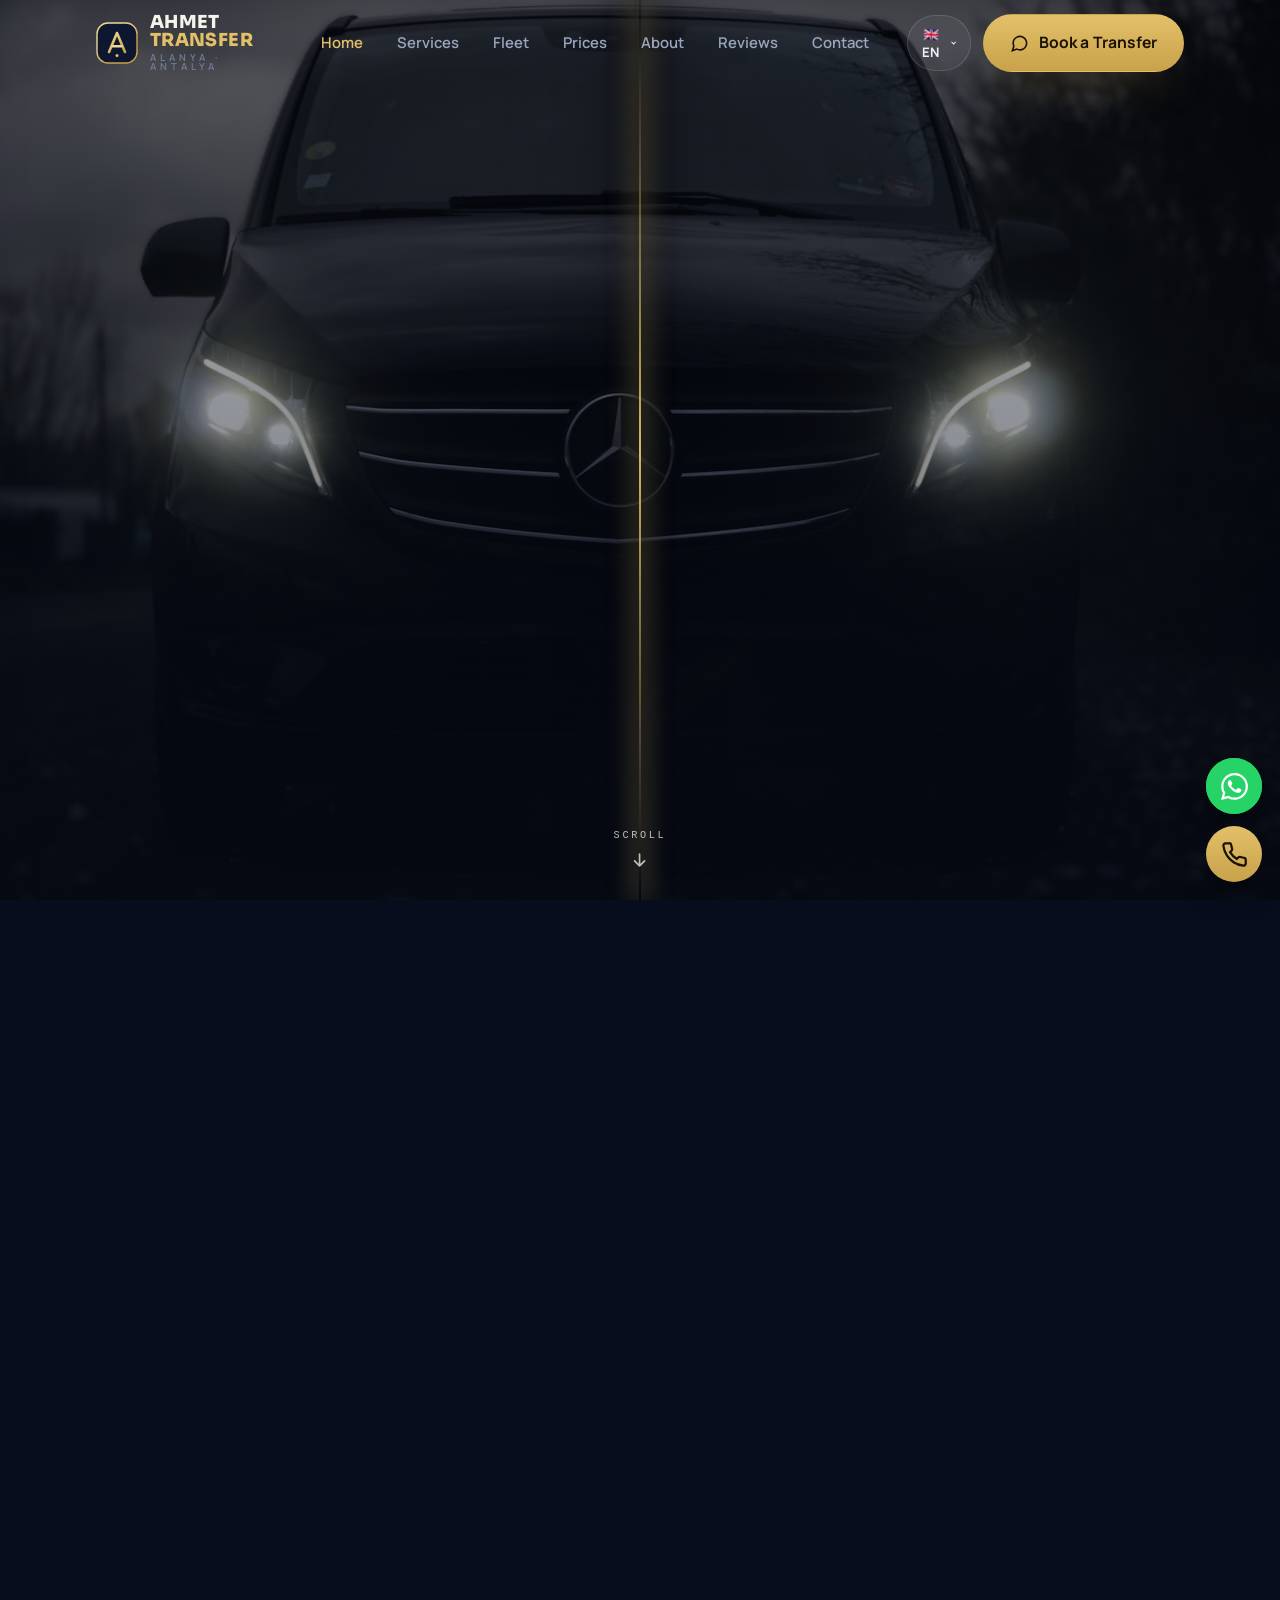
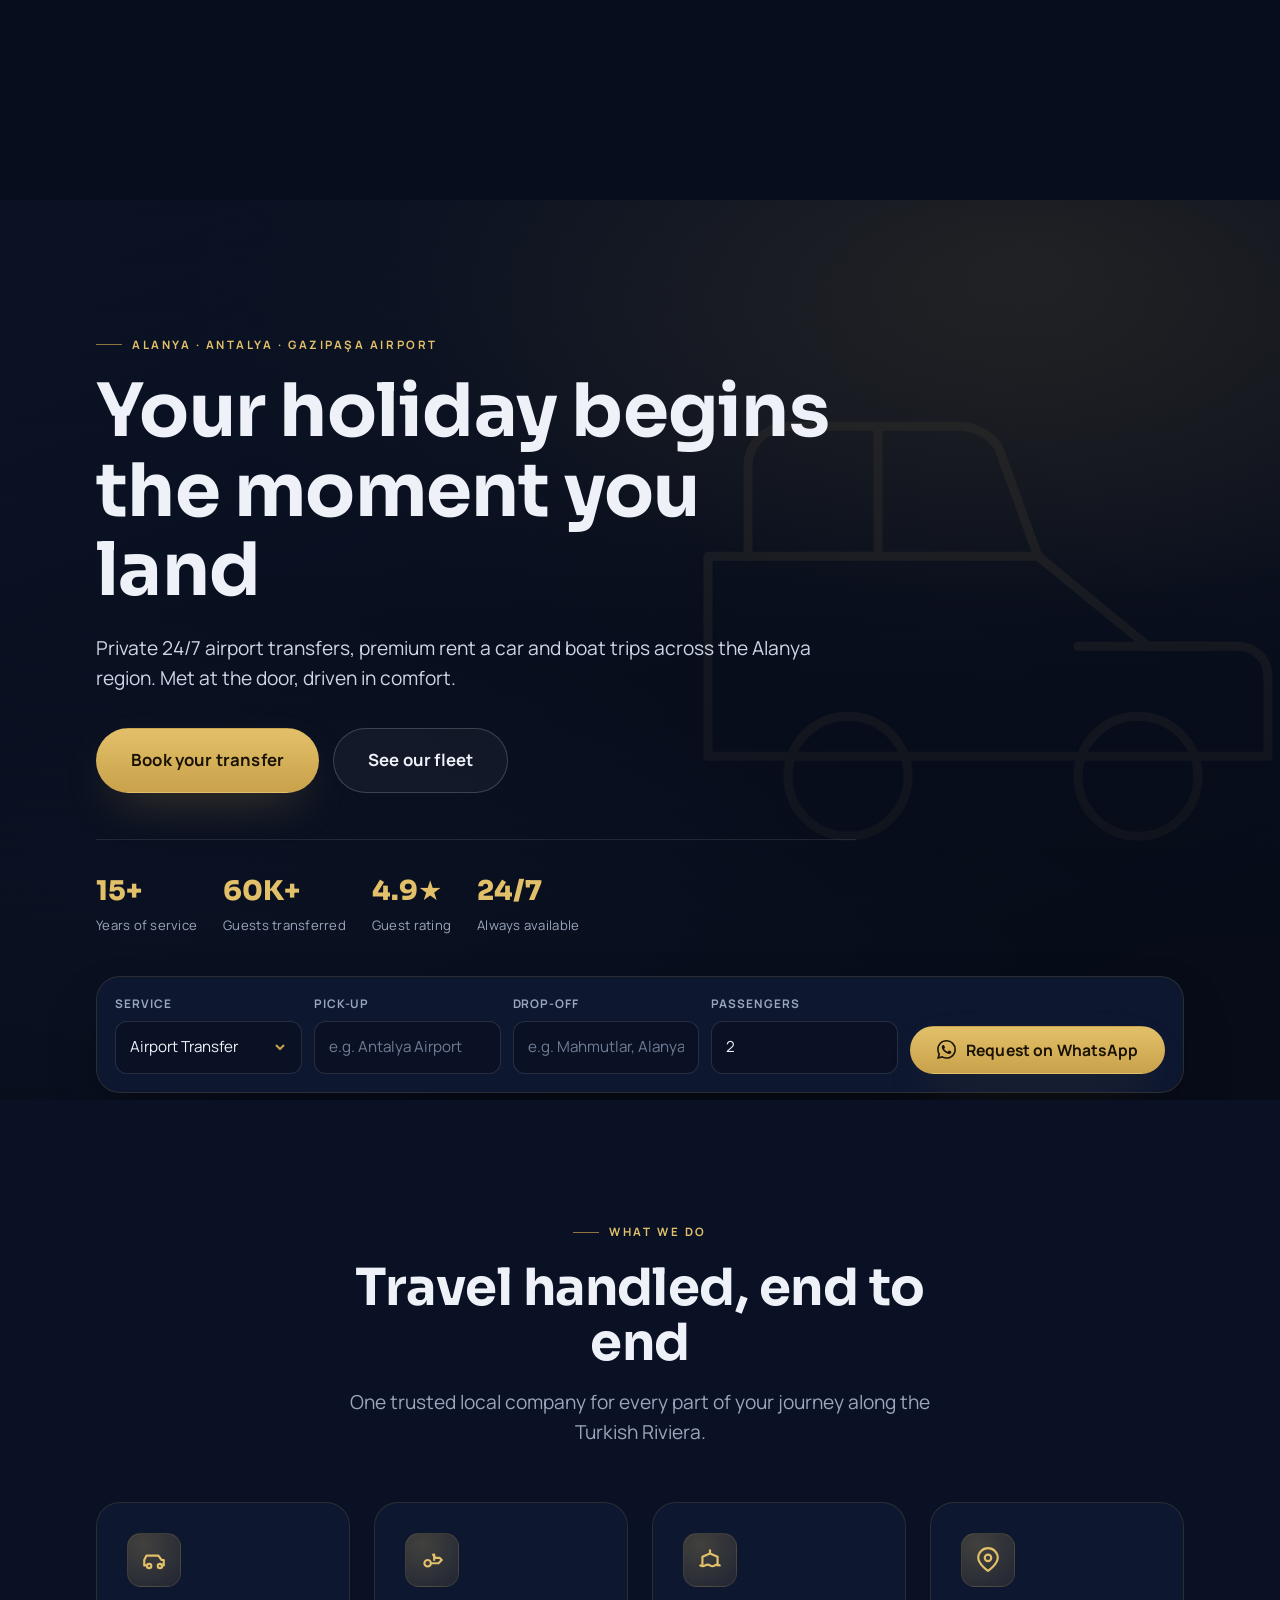
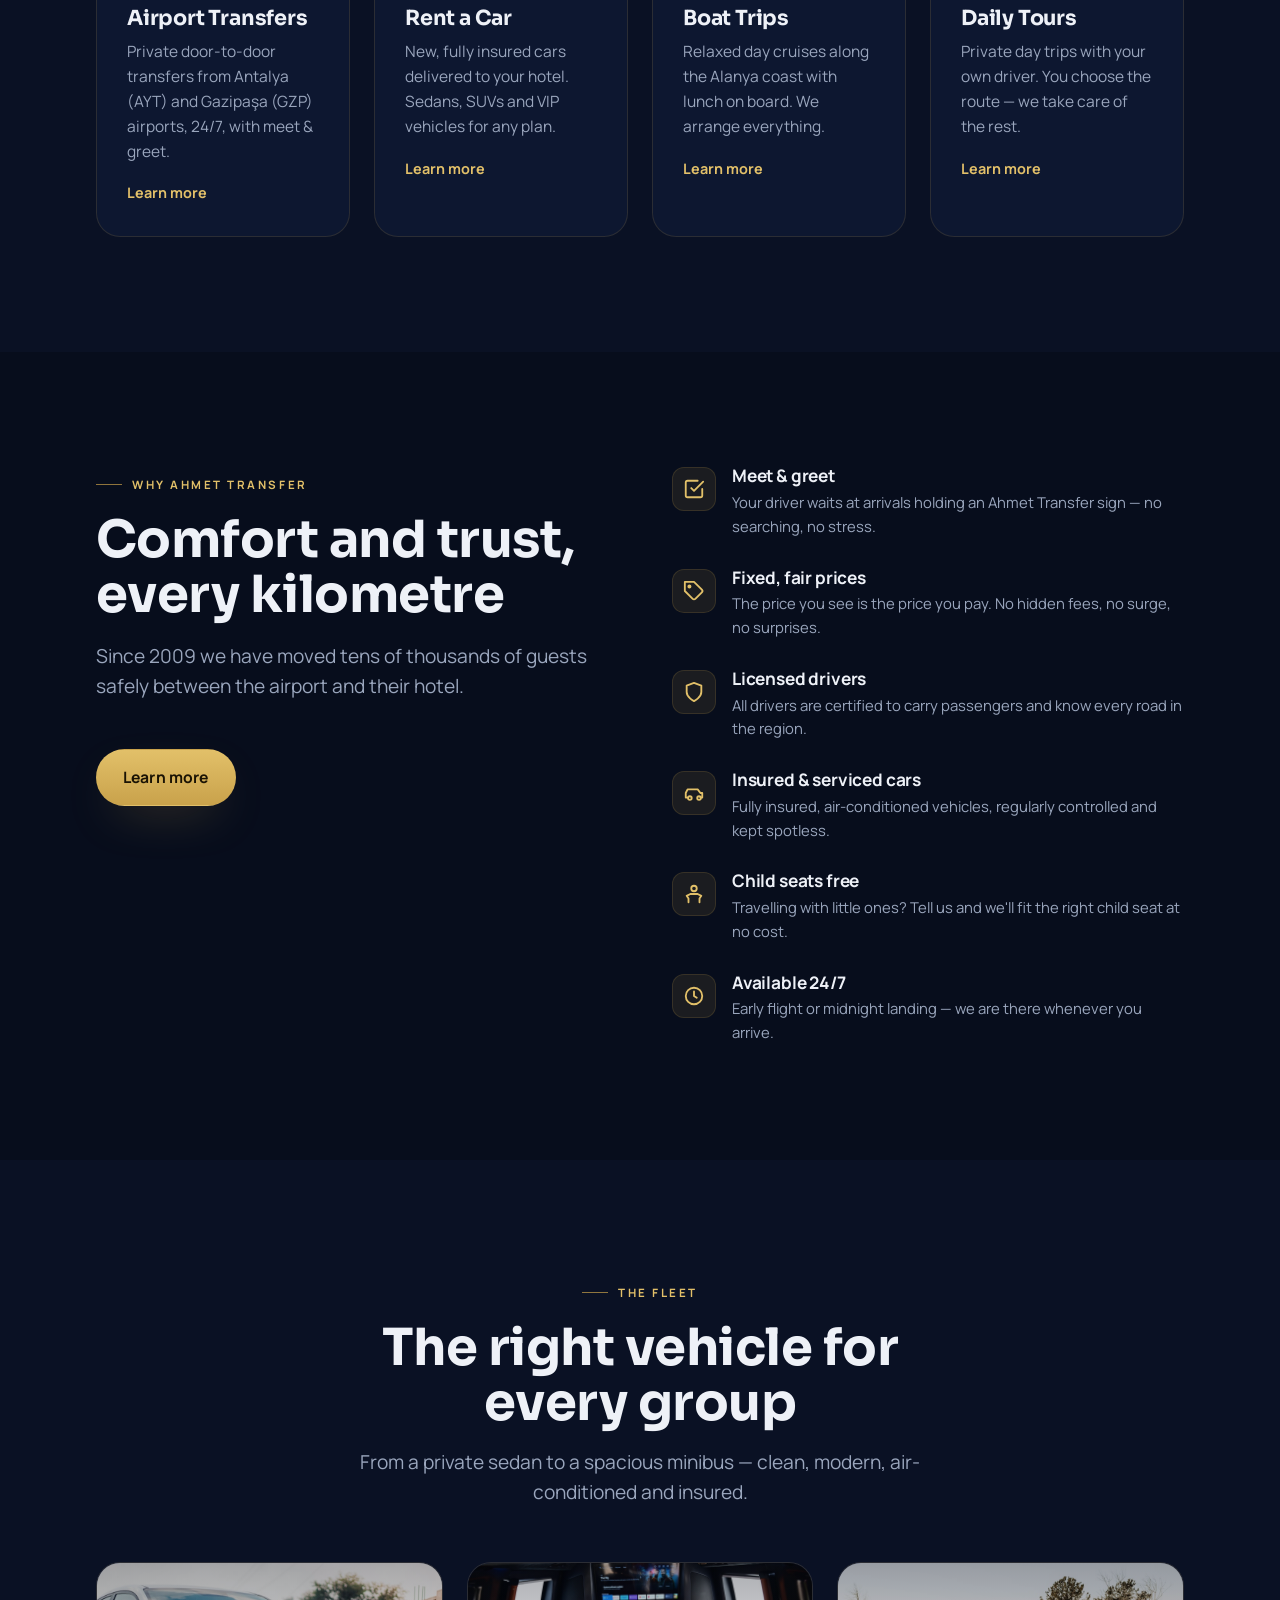
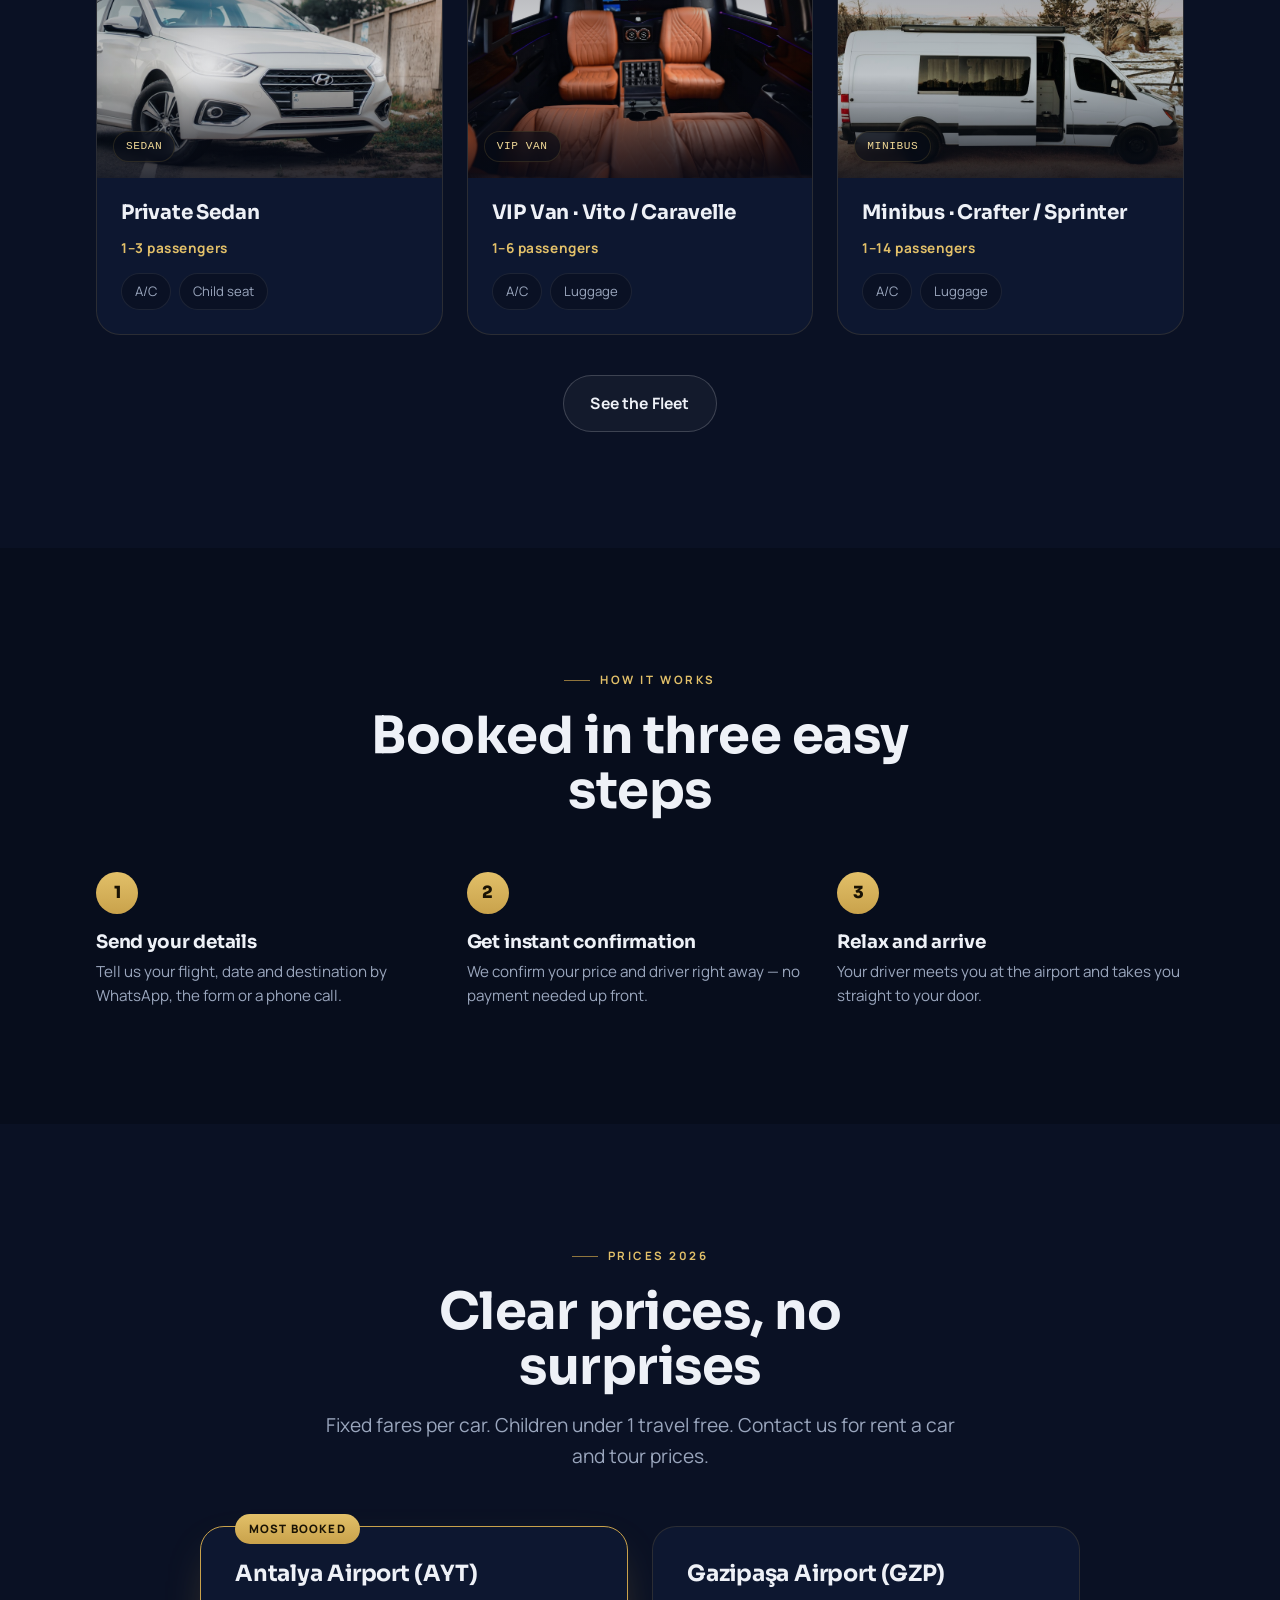
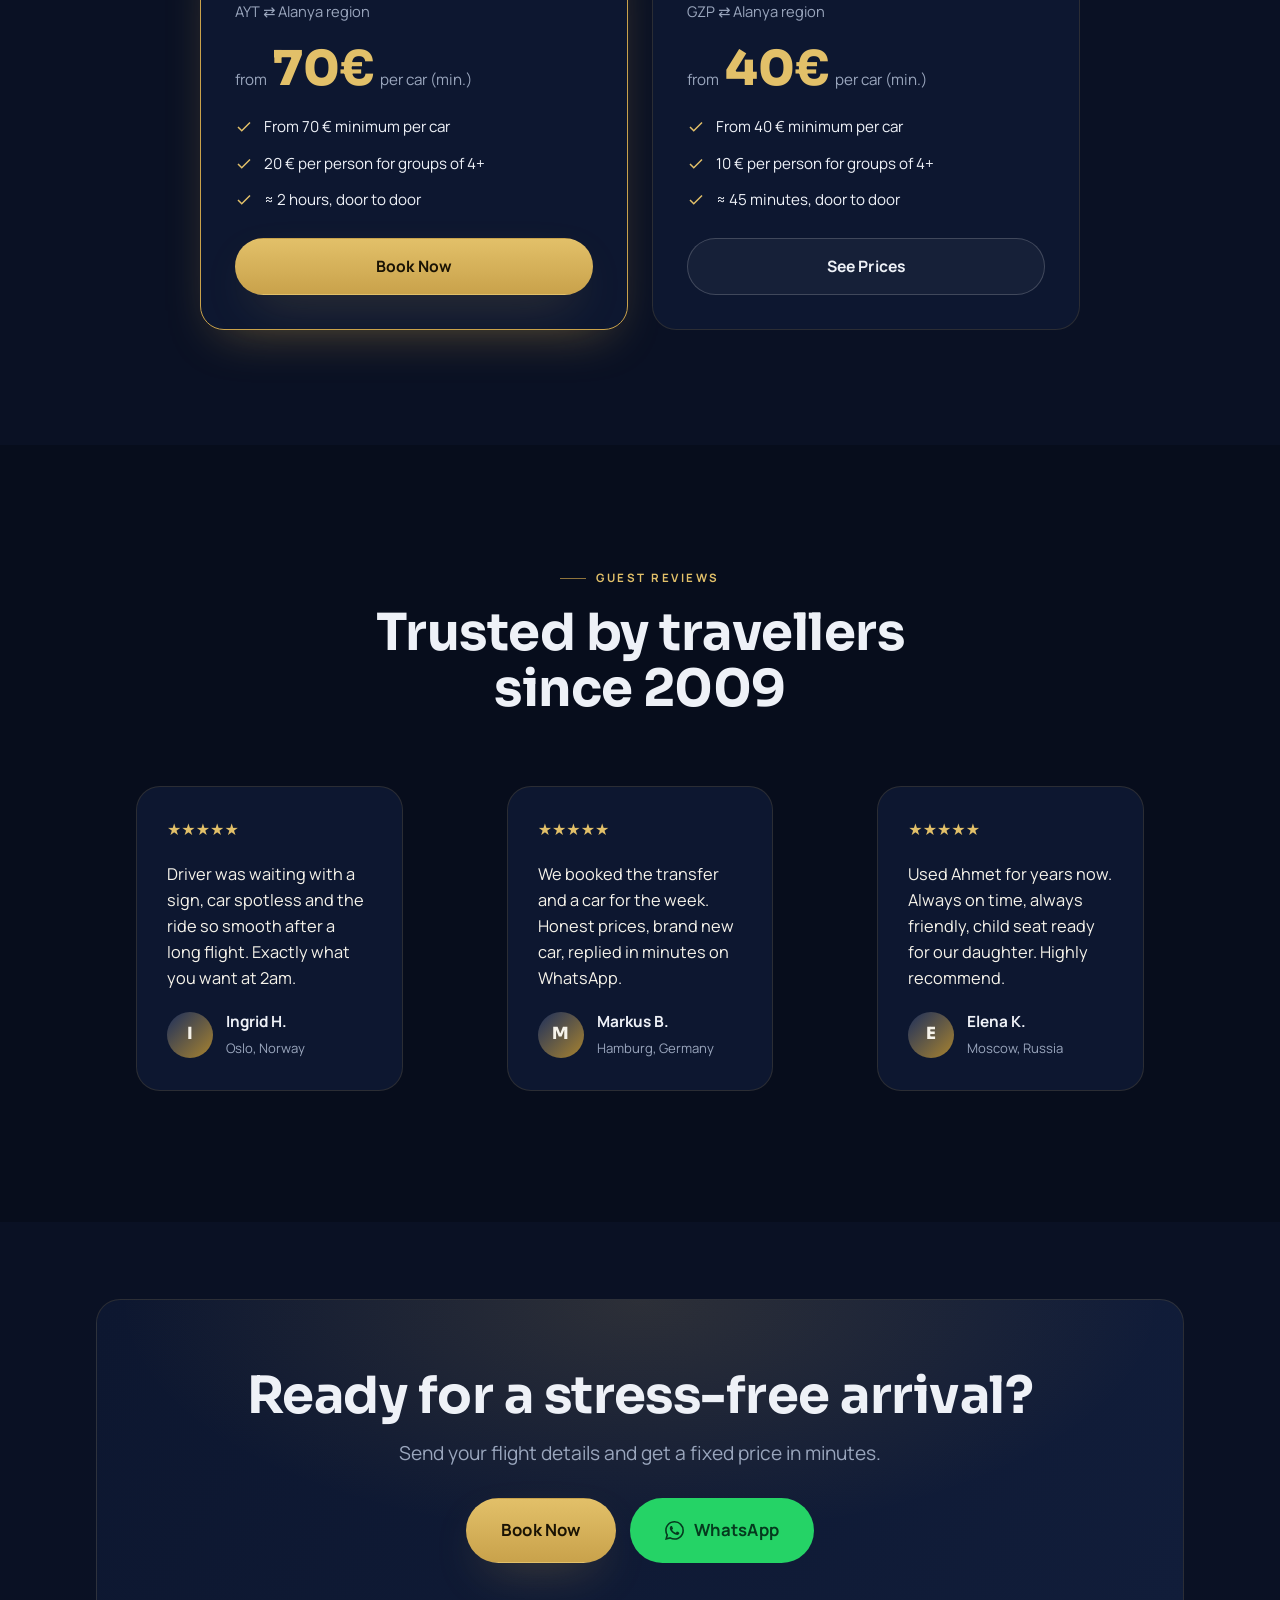
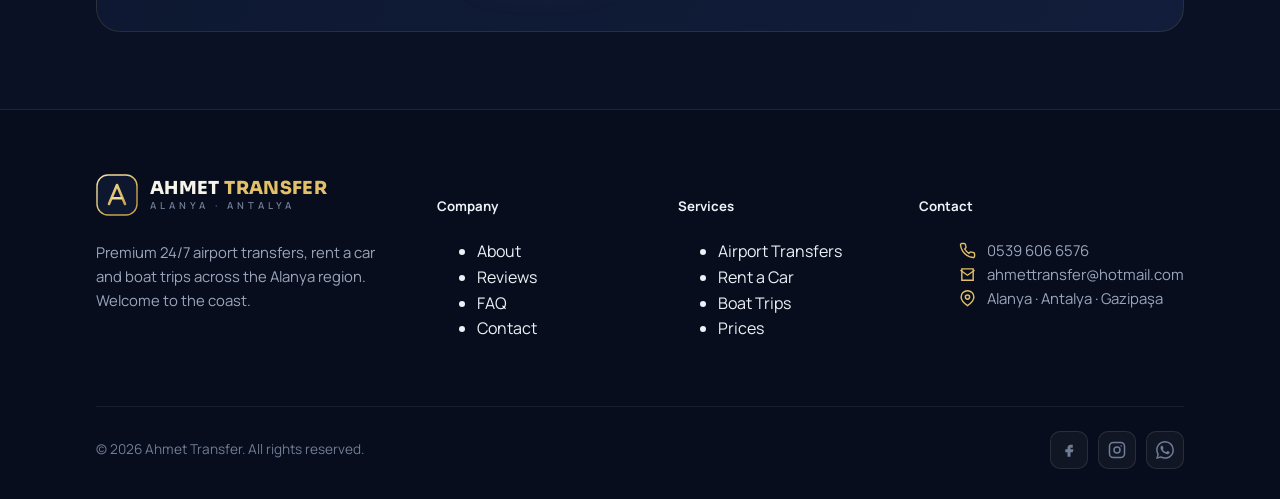
==== commit a5f904f2: "fix(whatsapp): kanonik WhatsApp logosu + hafif scroll animasyonları - Tüm WhatsApp ikonları (38 yer)" ====
--- a/index.html
+++ b/index.html
@@ -150,7 +150,7 @@
         <div class="field"><label data-i18n="qb.from">Pick-up</label><input name="from" data-i18n-ph="qb.fromPh" placeholder="e.g. Antalya Airport" /></div>
         <div class="field"><label data-i18n="qb.to">Drop-off</label><input name="to" data-i18n-ph="qb.toPh" placeholder="e.g. Mahmutlar, Alanya" /></div>
         <div class="field"><label data-i18n="qb.pax">Passengers</label><input name="pax" type="number" min="1" value="2" /></div>
-        <button class="btn btn--gold" type="submit" style="height:48px"><svg viewBox="0 0 24 24" width="18" height="18" fill="currentColor"><path d="M.057 24l1.687-6.163a11.867 11.867 0 0 1-1.587-5.945C.16 5.335 5.495 0 12.05 0a11.82 11.82 0 0 1 8.413 3.488 11.82 11.82 0 0 1 3.48 8.414c-.003 6.557-5.338 11.892-11.893 11.892a11.9 11.9 0 0 1-5.688-1.448L.057 24zm6.597-3.807c1.676.995 3.276 1.591 5.392 1.592 5.448 0 9.886-4.434 9.889-9.885.002-5.462-4.415-9.89-9.881-9.892-5.452 0-9.887 4.434-9.889 9.884a9.86 9.86 0 0 0 1.51 5.26l-.999 3.648 3.978-1.207zM17.4 14.4c-.13-.22-.5-.35-1.04-.62-.55-.27-3.23-1.59-3.73-1.77-.5-.18-.86-.27-1.23.27-.36.55-1.4 1.77-1.72 2.13-.32.36-.63.41-1.17.14-.55-.27-2.3-.85-4.38-2.7-1.62-1.45-2.71-3.23-3.03-3.78-.31-.55-.03-.84.24-1.11.25-.24.55-.63.82-.95.27-.32.36-.55.55-.91.18-.36.09-.68-.05-.95-.13-.27-1.23-2.96-1.68-4.05-.44-1.06-.89-.92-1.23-.93l-1.04-.02c-.36 0-.95.13-1.45.68s-1.9 1.86-1.9 4.54 1.95 5.27 2.22 5.63c.27.36 3.84 5.86 9.3 8.22 1.3.56 2.31.9 3.1 1.15 1.3.41 2.49.35 3.43.21.94-.14 2.9-1.18 3.3-2.32.41-1.14.41-2.12.28-2.32z"/></svg><span data-i18n="qb.submit">Request on WhatsApp</span></button>
+        <button class="btn btn--gold" type="submit" style="height:48px"><svg viewBox="0 0 24 24" width="18" height="18" fill="currentColor"><path d="M17.472 14.382c-.297-.149-1.758-.867-2.03-.967-.273-.099-.471-.148-.67.15-.197.297-.767.966-.94 1.164-.173.199-.347.223-.644.075-.297-.15-1.255-.463-2.39-1.475-.883-.788-1.48-1.761-1.653-2.059-.173-.297-.018-.458.13-.606.134-.133.298-.347.446-.52.149-.174.198-.298.298-.497.099-.198.05-.371-.025-.52-.075-.149-.669-1.612-.916-2.207-.242-.579-.487-.5-.669-.51-.173-.008-.371-.01-.57-.01-.198 0-.52.074-.792.372-.272.297-1.04 1.016-1.04 2.479 0 1.462 1.065 2.875 1.213 3.074.149.198 2.096 3.2 5.077 4.487.709.306 1.262.489 1.694.625.712.227 1.36.195 1.871.118.571-.085 1.758-.719 2.006-1.413.248-.694.248-1.289.173-1.413-.074-.124-.272-.198-.57-.347m-5.421 7.403h-.004a9.87 9.87 0 0 1-5.031-1.378l-.361-.214-3.741.982.998-3.648-.235-.374a9.86 9.86 0 0 1-1.51-5.26c.001-5.45 4.436-9.884 9.888-9.884 2.64 0 5.122 1.03 6.988 2.898a9.825 9.825 0 0 1 2.893 6.994c-.003 5.45-4.437 9.884-9.885 9.884m8.413-18.297A11.815 11.815 0 0 0 12.05 0C5.495 0 .16 5.335.157 11.892c0 2.096.547 4.142 1.588 5.945L.057 24l6.305-1.654a11.882 11.882 0 0 0 5.683 1.448h.005c6.554 0 11.89-5.335 11.893-11.893a11.821 11.821 0 0 0-3.48-8.413Z"/></svg><span data-i18n="qb.submit">Request on WhatsApp</span></button>
       </div>
     </form>
   </div>
@@ -165,7 +165,7 @@
       <p class="lead" data-i18n="svc.lead">One trusted local company for every part of your journey along the Turkish Riviera.</p>
     </div>
     <div class="grid grid-4" style="margin-top:54px">
-      <article class="card reveal">
+      <article class="card reveal reveal--l">
         <div class="card__icon"><svg viewBox="0 0 24 24" fill="none" stroke-width="2" stroke-linecap="round" stroke-linejoin="round"><path d="M5 17H3v-5l2-4h11l3 4h2v5h-2"/><circle cx="7.5" cy="17.5" r="2"/><circle cx="17.5" cy="17.5" r="2"/></svg></div>
         <h3 data-i18n="svc.transfer.t">Airport Transfers</h3>
         <p data-i18n="svc.transfer.d">Private door-to-door transfers from Antalya and Gazipaşa airports, 24/7.</p>
@@ -183,7 +183,7 @@
         <p data-i18n="svc.boat.d">Relaxed day cruises along the Alanya coast with lunch on board.</p>
         <a class="card__link" href="services.html" data-i18n="cta.learnMore">Learn more <svg viewBox="0 0 24 24" fill="none" stroke="currentColor" stroke-width="2"><path d="M5 12h14M13 6l6 6-6 6"/></svg></a>
       </article>
-      <article class="card reveal" data-d="3">
+      <article class="card reveal reveal--r" data-d="3">
         <div class="card__icon"><svg viewBox="0 0 24 24" fill="none" stroke-width="2" stroke-linecap="round" stroke-linejoin="round"><path d="M21 10c0 6-9 12-9 12s-9-6-9-12a9 9 0 0 1 18 0z"/><circle cx="12" cy="10" r="3"/></svg></div>
         <h3 data-i18n="svc.tour.t">Daily Tours</h3>
         <p data-i18n="svc.tour.d">Private day trips with your own driver. You choose the route.</p>
@@ -224,7 +224,7 @@
       <p class="lead" data-i18n="fleet.lead">From a private sedan to a spacious minibus — clean, modern, air-conditioned and insured.</p>
     </div>
     <div class="grid grid-3" style="margin-top:54px">
-      <article class="fleet-card reveal">
+      <article class="fleet-card reveal reveal--l">
         <div class="fleet-card__img scene"><img class="scene__img" src="assets/images/sedan.jpg" alt="Private sedan — Mercedes" loading="lazy"><span class="scene__chip">Sedan</span></div>
         <div class="fleet-card__body"><h3 data-i18n="fleet.sedan.t">Private Sedan</h3><p class="fleet-card__cap" data-i18n="fleet.sedan.c">1–3 passengers</p>
           <div class="specs"><span class="spec" data-i18n="spec.ac">A/C</span><span class="spec" data-i18n="spec.seat">Child seat</span></div></div>
@@ -234,7 +234,7 @@
         <div class="fleet-card__body"><h3 data-i18n="fleet.vip.t">VIP Van</h3><p class="fleet-card__cap" data-i18n="fleet.vip.c">1–6 passengers</p>
           <div class="specs"><span class="spec" data-i18n="spec.ac">A/C</span><span class="spec" data-i18n="spec.lug">Luggage</span></div></div>
       </article>
-      <article class="fleet-card reveal" data-d="2">
+      <article class="fleet-card reveal reveal--r" data-d="2">
         <div class="fleet-card__img scene"><img class="scene__img" src="assets/images/minibus.jpg" alt="Minibus — Mercedes Sprinter" loading="lazy"><span class="scene__chip">Minibus</span></div>
         <div class="fleet-card__body"><h3 data-i18n="fleet.mini.t">Minibus</h3><p class="fleet-card__cap" data-i18n="fleet.mini.c">1–14 passengers</p>
           <div class="specs"><span class="spec" data-i18n="spec.ac">A/C</span><span class="spec" data-i18n="spec.lug">Luggage</span></div></div>
@@ -329,7 +329,7 @@
       <p class="lead mx-auto" style="margin-top:14px" data-i18n="ctaband.lead">Send your flight details and get a fixed price in minutes.</p>
       <div class="btn-row">
         <a class="btn btn--gold btn--lg" href="booking.html" data-i18n="cta.bookNow">Book Now</a>
-        <a class="btn btn--green btn--lg" data-wa target="_blank" rel="noopener"><svg viewBox="0 0 24 24" width="20" height="20" fill="currentColor"><path d="M.057 24l1.687-6.163a11.867 11.867 0 0 1-1.587-5.945C.16 5.335 5.495 0 12.05 0a11.82 11.82 0 0 1 8.413 3.488 11.82 11.82 0 0 1 3.48 8.414c-.003 6.557-5.338 11.892-11.893 11.892a11.9 11.9 0 0 1-5.688-1.448L.057 24zm6.597-3.807c1.676.995 3.276 1.591 5.392 1.592 5.448 0 9.886-4.434 9.889-9.885.002-5.462-4.415-9.89-9.881-9.892-5.452 0-9.887 4.434-9.889 9.884a9.86 9.86 0 0 0 1.51 5.26l-.999 3.648 3.978-1.207zM17.4 14.4c-.13-.22-.5-.35-1.04-.62-.55-.27-3.23-1.59-3.73-1.77-.5-.18-.86-.27-1.23.27-.36.55-1.4 1.77-1.72 2.13-.32.36-.63.41-1.17.14-.55-.27-2.3-.85-4.38-2.7-1.62-1.45-2.71-3.23-3.03-3.78-.31-.55-.03-.84.24-1.11.25-.24.55-.63.82-.95.27-.32.36-.55.55-.91.18-.36.09-.68-.05-.95-.13-.27-1.23-2.96-1.68-4.05-.44-1.06-.89-.92-1.23-.93l-1.04-.02c-.36 0-.95.13-1.45.68s-1.9 1.86-1.9 4.54 1.95 5.27 2.22 5.63c.27.36 3.84 5.86 9.3 8.22 1.3.56 2.31.9 3.1 1.15 1.3.41 2.49.35 3.43.21.94-.14 2.9-1.18 3.3-2.32.41-1.14.41-2.12.28-2.32z"/></svg><span data-i18n="cta.whatsapp">WhatsApp</span></a>
+        <a class="btn btn--green btn--lg" data-wa target="_blank" rel="noopener"><svg viewBox="0 0 24 24" width="20" height="20" fill="currentColor"><path d="M17.472 14.382c-.297-.149-1.758-.867-2.03-.967-.273-.099-.471-.148-.67.15-.197.297-.767.966-.94 1.164-.173.199-.347.223-.644.075-.297-.15-1.255-.463-2.39-1.475-.883-.788-1.48-1.761-1.653-2.059-.173-.297-.018-.458.13-.606.134-.133.298-.347.446-.52.149-.174.198-.298.298-.497.099-.198.05-.371-.025-.52-.075-.149-.669-1.612-.916-2.207-.242-.579-.487-.5-.669-.51-.173-.008-.371-.01-.57-.01-.198 0-.52.074-.792.372-.272.297-1.04 1.016-1.04 2.479 0 1.462 1.065 2.875 1.213 3.074.149.198 2.096 3.2 5.077 4.487.709.306 1.262.489 1.694.625.712.227 1.36.195 1.871.118.571-.085 1.758-.719 2.006-1.413.248-.694.248-1.289.173-1.413-.074-.124-.272-.198-.57-.347m-5.421 7.403h-.004a9.87 9.87 0 0 1-5.031-1.378l-.361-.214-3.741.982.998-3.648-.235-.374a9.86 9.86 0 0 1-1.51-5.26c.001-5.45 4.436-9.884 9.888-9.884 2.64 0 5.122 1.03 6.988 2.898a9.825 9.825 0 0 1 2.893 6.994c-.003 5.45-4.437 9.884-9.885 9.884m8.413-18.297A11.815 11.815 0 0 0 12.05 0C5.495 0 .16 5.335.157 11.892c0 2.096.547 4.142 1.588 5.945L.057 24l6.305-1.654a11.882 11.882 0 0 0 5.683 1.448h.005c6.554 0 11.89-5.335 11.893-11.893a11.821 11.821 0 0 0-3.48-8.413Z"/></svg><span data-i18n="cta.whatsapp">WhatsApp</span></a>
       </div>
     </div>
   </div>
@@ -383,7 +383,7 @@
       <div class="footer__socials">
         <a href="#" aria-label="Facebook"><svg viewBox="0 0 24 24" fill="currentColor"><path d="M14 9h3V5h-3c-2.2 0-4 1.8-4 4v2H7v4h3v6h4v-6h3l1-4h-4V9c0-.6.4-1 1-1z"/></svg></a>
         <a href="#" aria-label="Instagram"><svg viewBox="0 0 24 24" fill="none" stroke="currentColor" stroke-width="2"><rect x="2" y="2" width="20" height="20" rx="5"/><circle cx="12" cy="12" r="4"/><circle cx="17.5" cy="6.5" r="1" fill="currentColor" stroke="none"/></svg></a>
-        <a data-wa target="_blank" rel="noopener" aria-label="WhatsApp"><svg viewBox="0 0 24 24" fill="currentColor"><path d="M.057 24l1.687-6.163a11.867 11.867 0 0 1-1.587-5.945C.16 5.335 5.495 0 12.05 0a11.82 11.82 0 0 1 8.413 3.488 11.82 11.82 0 0 1 3.48 8.414c-.003 6.557-5.338 11.892-11.893 11.892a11.9 11.9 0 0 1-5.688-1.448L.057 24zm6.597-3.807c1.676.995 3.276 1.591 5.392 1.592 5.448 0 9.886-4.434 9.889-9.885.002-5.462-4.415-9.89-9.881-9.892-5.452 0-9.887 4.434-9.889 9.884a9.86 9.86 0 0 0 1.51 5.26l-.999 3.648 3.978-1.207zM17.4 14.4c-.13-.22-.5-.35-1.04-.62-.55-.27-3.23-1.59-3.73-1.77-.5-.18-.86-.27-1.23.27-.36.55-1.4 1.77-1.72 2.13-.32.36-.63.41-1.17.14-.55-.27-2.3-.85-4.38-2.7-1.62-1.45-2.71-3.23-3.03-3.78-.31-.55-.03-.84.24-1.11.25-.24.55-.63.82-.95.27-.32.36-.55.55-.91.18-.36.09-.68-.05-.95-.13-.27-1.23-2.96-1.68-4.05-.44-1.06-.89-.92-1.23-.93l-1.04-.02c-.36 0-.95.13-1.45.68s-1.9 1.86-1.9 4.54 1.95 5.27 2.22 5.63c.27.36 3.84 5.86 9.3 8.22 1.3.56 2.31.9 3.1 1.15 1.3.41 2.49.35 3.43.21.94-.14 2.9-1.18 3.3-2.32.41-1.14.41-2.12.28-2.32z"/></svg></a>
+        <a data-wa target="_blank" rel="noopener" aria-label="WhatsApp"><svg viewBox="0 0 24 24" fill="currentColor"><path d="M17.472 14.382c-.297-.149-1.758-.867-2.03-.967-.273-.099-.471-.148-.67.15-.197.297-.767.966-.94 1.164-.173.199-.347.223-.644.075-.297-.15-1.255-.463-2.39-1.475-.883-.788-1.48-1.761-1.653-2.059-.173-.297-.018-.458.13-.606.134-.133.298-.347.446-.52.149-.174.198-.298.298-.497.099-.198.05-.371-.025-.52-.075-.149-.669-1.612-.916-2.207-.242-.579-.487-.5-.669-.51-.173-.008-.371-.01-.57-.01-.198 0-.52.074-.792.372-.272.297-1.04 1.016-1.04 2.479 0 1.462 1.065 2.875 1.213 3.074.149.198 2.096 3.2 5.077 4.487.709.306 1.262.489 1.694.625.712.227 1.36.195 1.871.118.571-.085 1.758-.719 2.006-1.413.248-.694.248-1.289.173-1.413-.074-.124-.272-.198-.57-.347m-5.421 7.403h-.004a9.87 9.87 0 0 1-5.031-1.378l-.361-.214-3.741.982.998-3.648-.235-.374a9.86 9.86 0 0 1-1.51-5.26c.001-5.45 4.436-9.884 9.888-9.884 2.64 0 5.122 1.03 6.988 2.898a9.825 9.825 0 0 1 2.893 6.994c-.003 5.45-4.437 9.884-9.885 9.884m8.413-18.297A11.815 11.815 0 0 0 12.05 0C5.495 0 .16 5.335.157 11.892c0 2.096.547 4.142 1.588 5.945L.057 24l6.305-1.654a11.882 11.882 0 0 0 5.683 1.448h.005c6.554 0 11.89-5.335 11.893-11.893a11.821 11.821 0 0 0-3.48-8.413Z"/></svg></a>
       </div>
     </div>
   </div>
@@ -391,7 +391,7 @@
 
 <!-- ===================== FLOATING BUTTONS ===================== -->
 <div class="floaties">
-  <a class="floaty floaty--wa" data-wa target="_blank" rel="noopener" aria-label="WhatsApp"><svg viewBox="0 0 24 24" fill="currentColor"><path d="M.057 24l1.687-6.163a11.867 11.867 0 0 1-1.587-5.945C.16 5.335 5.495 0 12.05 0a11.82 11.82 0 0 1 8.413 3.488 11.82 11.82 0 0 1 3.48 8.414c-.003 6.557-5.338 11.892-11.893 11.892a11.9 11.9 0 0 1-5.688-1.448L.057 24zm6.597-3.807c1.676.995 3.276 1.591 5.392 1.592 5.448 0 9.886-4.434 9.889-9.885.002-5.462-4.415-9.89-9.881-9.892-5.452 0-9.887 4.434-9.889 9.884a9.86 9.86 0 0 0 1.51 5.26l-.999 3.648 3.978-1.207zM17.4 14.4c-.13-.22-.5-.35-1.04-.62-.55-.27-3.23-1.59-3.73-1.77-.5-.18-.86-.27-1.23.27-.36.55-1.4 1.77-1.72 2.13-.32.36-.63.41-1.17.14-.55-.27-2.3-.85-4.38-2.7-1.62-1.45-2.71-3.23-3.03-3.78-.31-.55-.03-.84.24-1.11.25-.24.55-.63.82-.95.27-.32.36-.55.55-.91.18-.36.09-.68-.05-.95-.13-.27-1.23-2.96-1.68-4.05-.44-1.06-.89-.92-1.23-.93l-1.04-.02c-.36 0-.95.13-1.45.68s-1.9 1.86-1.9 4.54 1.95 5.27 2.22 5.63c.27.36 3.84 5.86 9.3 8.22 1.3.56 2.31.9 3.1 1.15 1.3.41 2.49.35 3.43.21.94-.14 2.9-1.18 3.3-2.32.41-1.14.41-2.12.28-2.32z"/></svg></a>
+  <a class="floaty floaty--wa" data-wa target="_blank" rel="noopener" aria-label="WhatsApp"><svg viewBox="0 0 24 24" fill="currentColor"><path d="M17.472 14.382c-.297-.149-1.758-.867-2.03-.967-.273-.099-.471-.148-.67.15-.197.297-.767.966-.94 1.164-.173.199-.347.223-.644.075-.297-.15-1.255-.463-2.39-1.475-.883-.788-1.48-1.761-1.653-2.059-.173-.297-.018-.458.13-.606.134-.133.298-.347.446-.52.149-.174.198-.298.298-.497.099-.198.05-.371-.025-.52-.075-.149-.669-1.612-.916-2.207-.242-.579-.487-.5-.669-.51-.173-.008-.371-.01-.57-.01-.198 0-.52.074-.792.372-.272.297-1.04 1.016-1.04 2.479 0 1.462 1.065 2.875 1.213 3.074.149.198 2.096 3.2 5.077 4.487.709.306 1.262.489 1.694.625.712.227 1.36.195 1.871.118.571-.085 1.758-.719 2.006-1.413.248-.694.248-1.289.173-1.413-.074-.124-.272-.198-.57-.347m-5.421 7.403h-.004a9.87 9.87 0 0 1-5.031-1.378l-.361-.214-3.741.982.998-3.648-.235-.374a9.86 9.86 0 0 1-1.51-5.26c.001-5.45 4.436-9.884 9.888-9.884 2.64 0 5.122 1.03 6.988 2.898a9.825 9.825 0 0 1 2.893 6.994c-.003 5.45-4.437 9.884-9.885 9.884m8.413-18.297A11.815 11.815 0 0 0 12.05 0C5.495 0 .16 5.335.157 11.892c0 2.096.547 4.142 1.588 5.945L.057 24l6.305-1.654a11.882 11.882 0 0 0 5.683 1.448h.005c6.554 0 11.89-5.335 11.893-11.893a11.821 11.821 0 0 0-3.48-8.413Z"/></svg></a>
   <a class="floaty floaty--call" data-tel aria-label="Call"><svg viewBox="0 0 24 24" fill="none" stroke="currentColor" stroke-width="2"><path d="M22 16.92v3a2 2 0 0 1-2.18 2 19.79 19.79 0 0 1-8.63-3.07 19.5 19.5 0 0 1-6-6 19.79 19.79 0 0 1-3.07-8.67A2 2 0 0 1 4.11 2h3a2 2 0 0 1 2 1.72c.13.96.36 1.9.7 2.81a2 2 0 0 1-.45 2.11L8.09 9.91a16 16 0 0 0 6 6l1.27-1.27a2 2 0 0 1 2.11-.45c.9.34 1.85.57 2.81.7A2 2 0 0 1 22 16.92z"/></svg></a>
 </div>
 
--- a/assets/style.css
+++ b/assets/style.css
@@ -412,8 +412,17 @@
 .reveal[data-d="1"]{transition-delay:.07s}
 .reveal[data-d="2"]{transition-delay:.14s}
 .reveal[data-d="3"]{transition-delay:.21s}
+/* directional slide-in reveals + parallax (scroll motion) */
+.reveal.reveal--l{transform:translateX(-52px)}
+.reveal.reveal--r{transform:translateX(52px)}
+.reveal.reveal--zoom{transform:scale(.93)}
+.reveal.reveal--l.in,.reveal.reveal--r.in,.reveal.reveal--zoom.in{transform:none}
+.scene--px{overflow:hidden}
+.scene--px .scene__img{height:132%;top:-16%}
+[data-parallax]{will-change:transform}
 @media (prefers-reduced-motion: reduce){
   .reveal{opacity:1 !important;transform:none !important;transition:none !important}
+  [data-parallax]{transform:none !important}
 }
 
 /* Divider line */
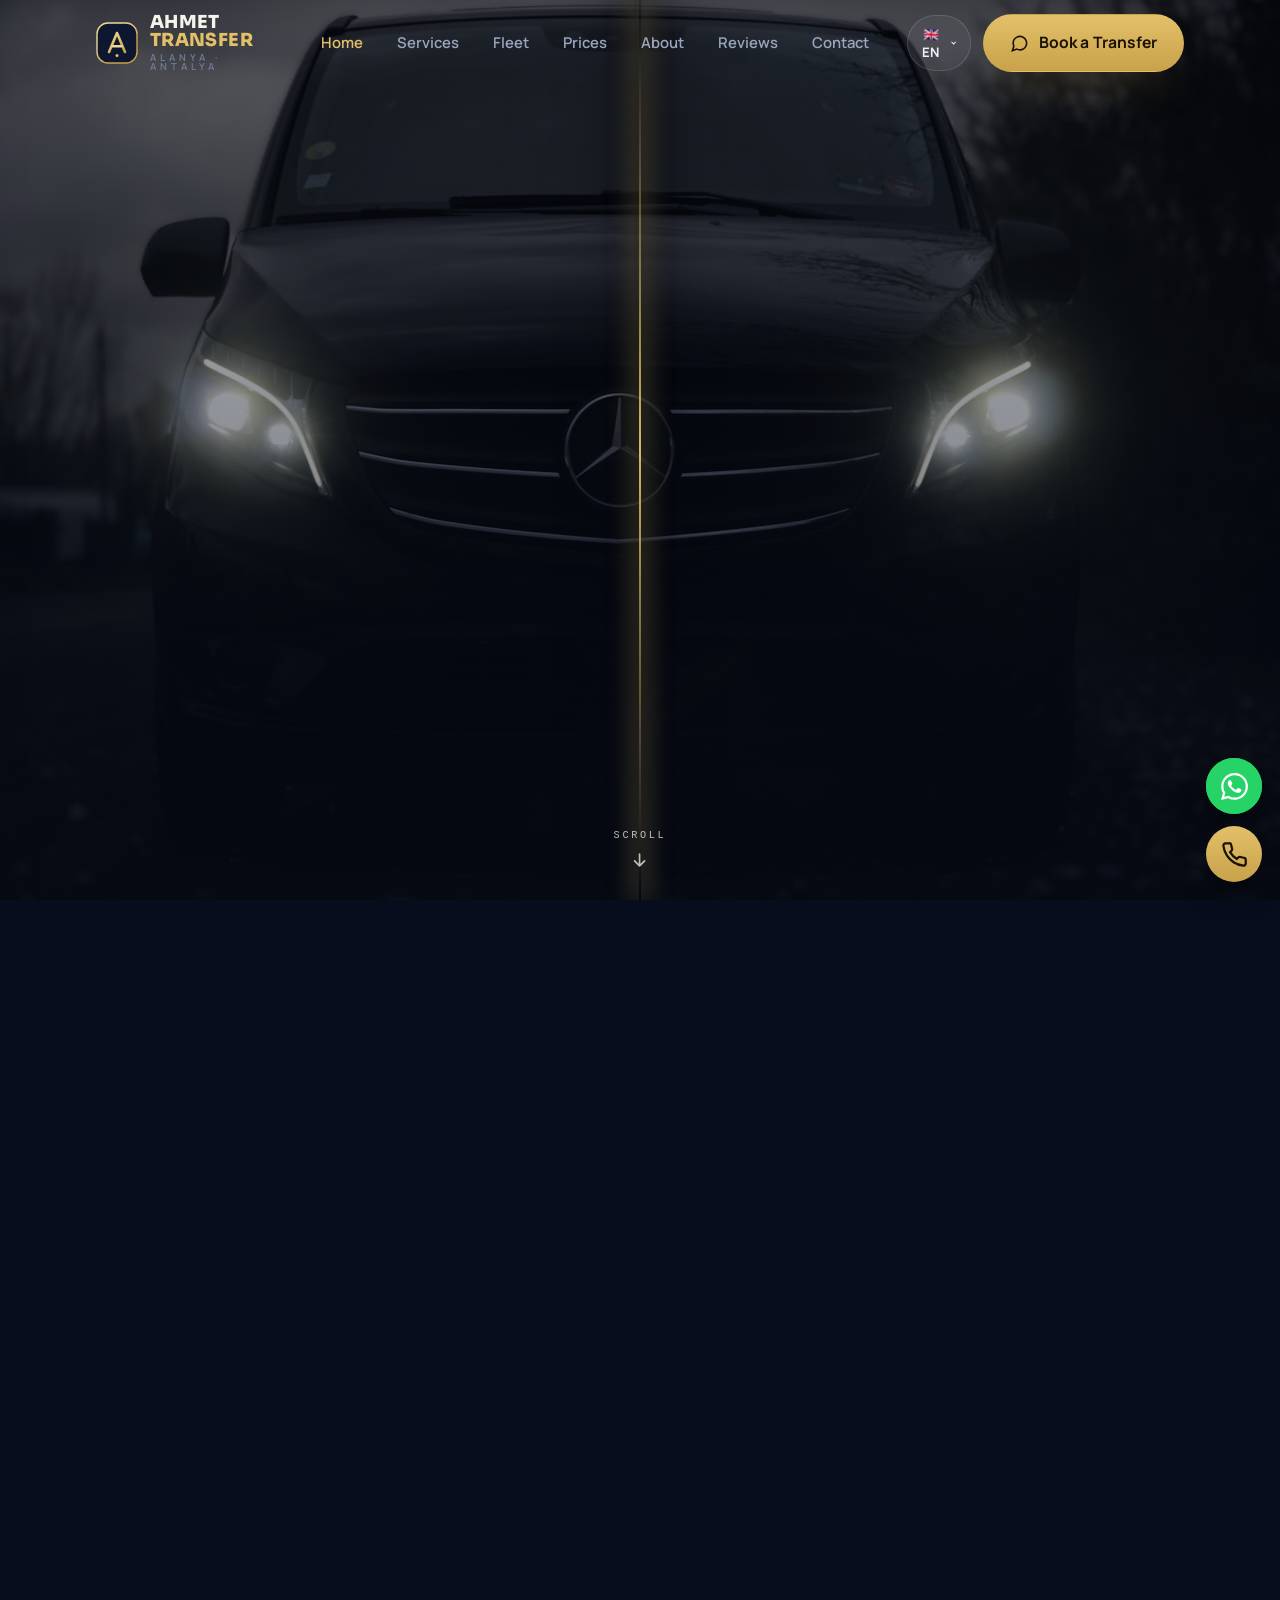
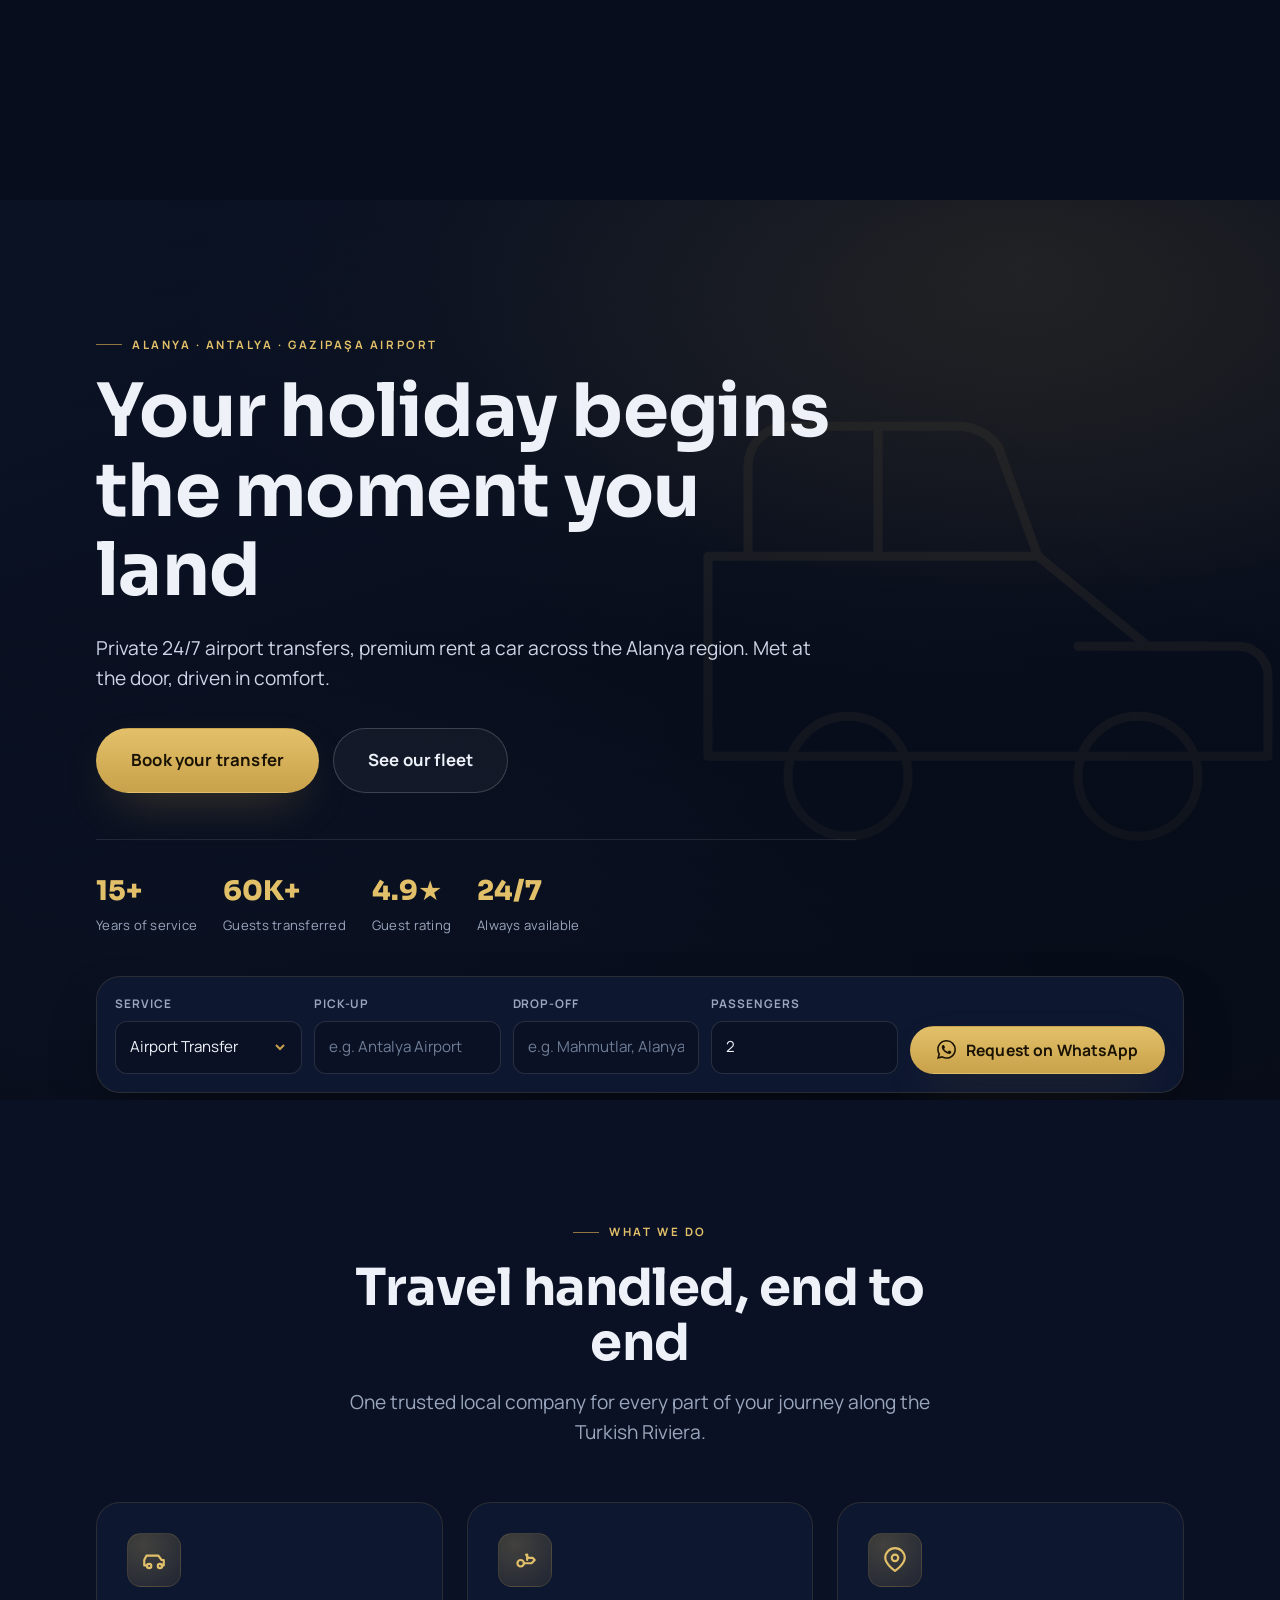
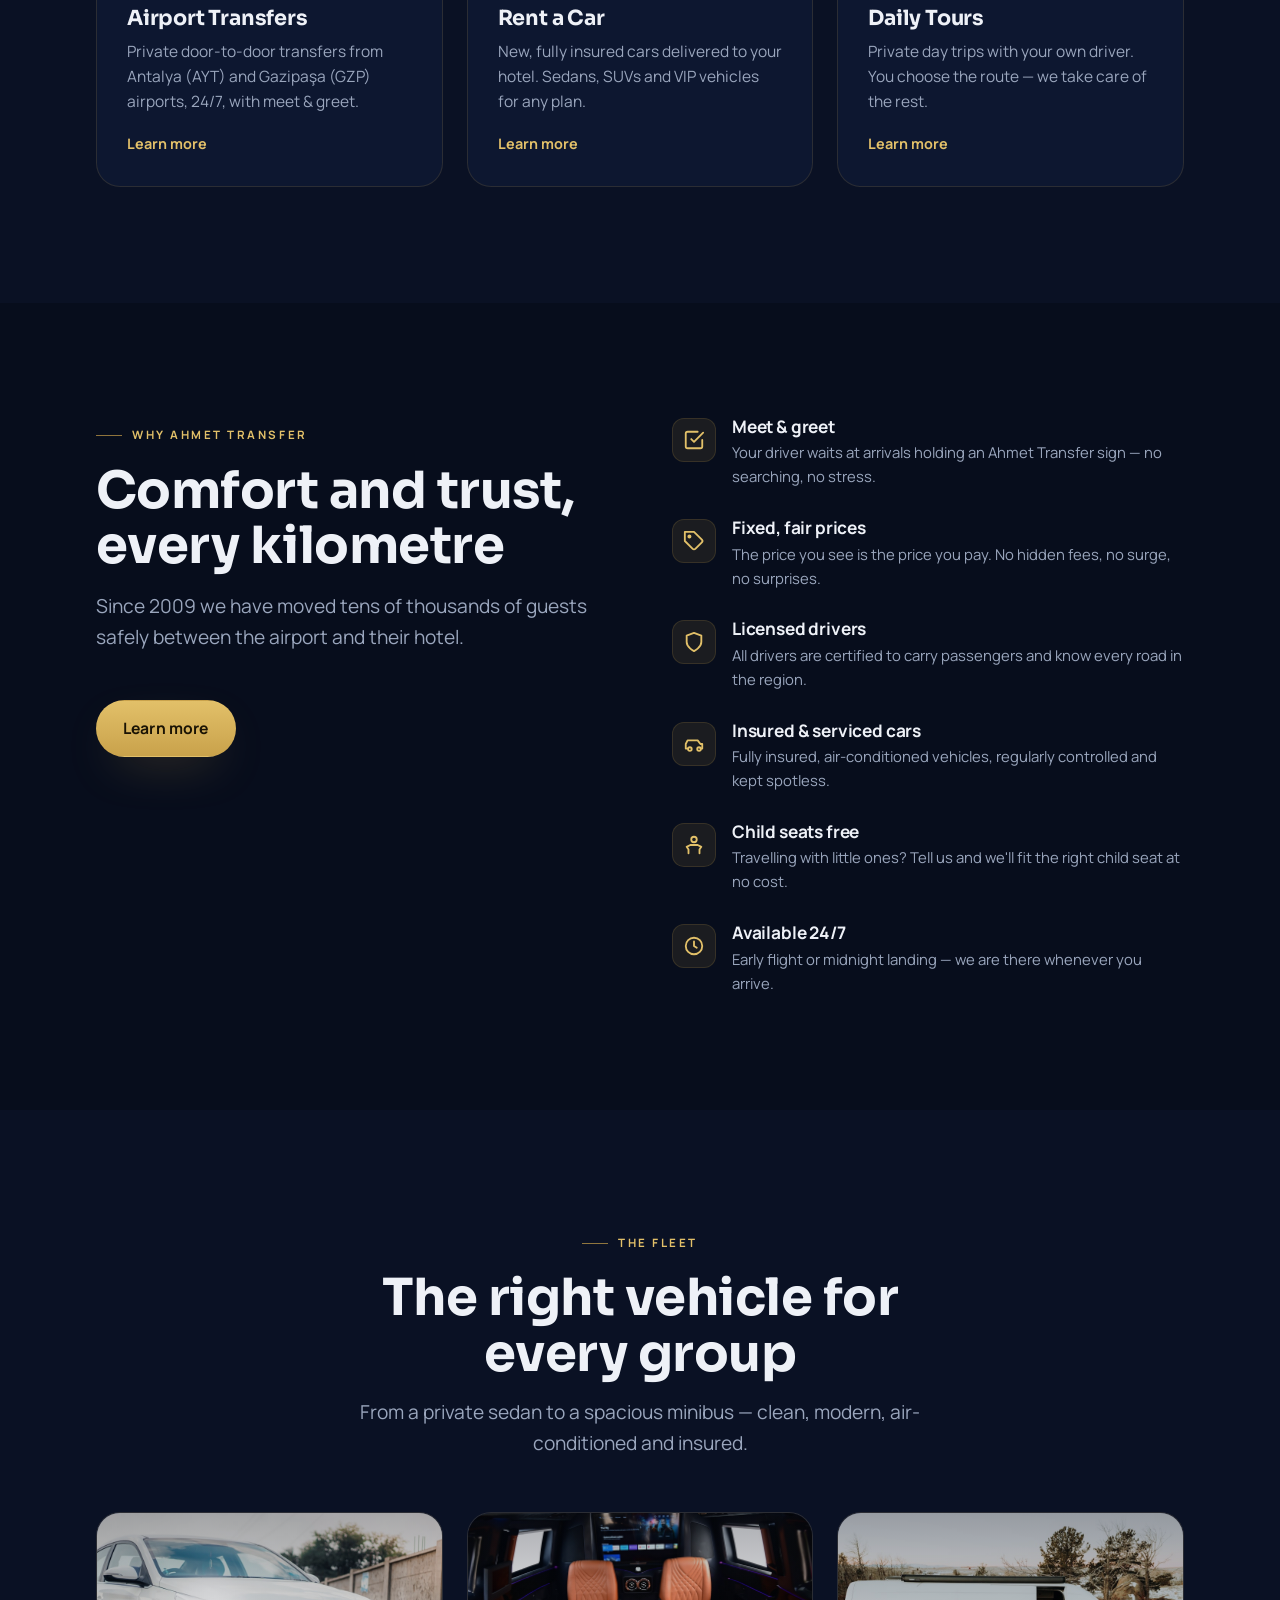
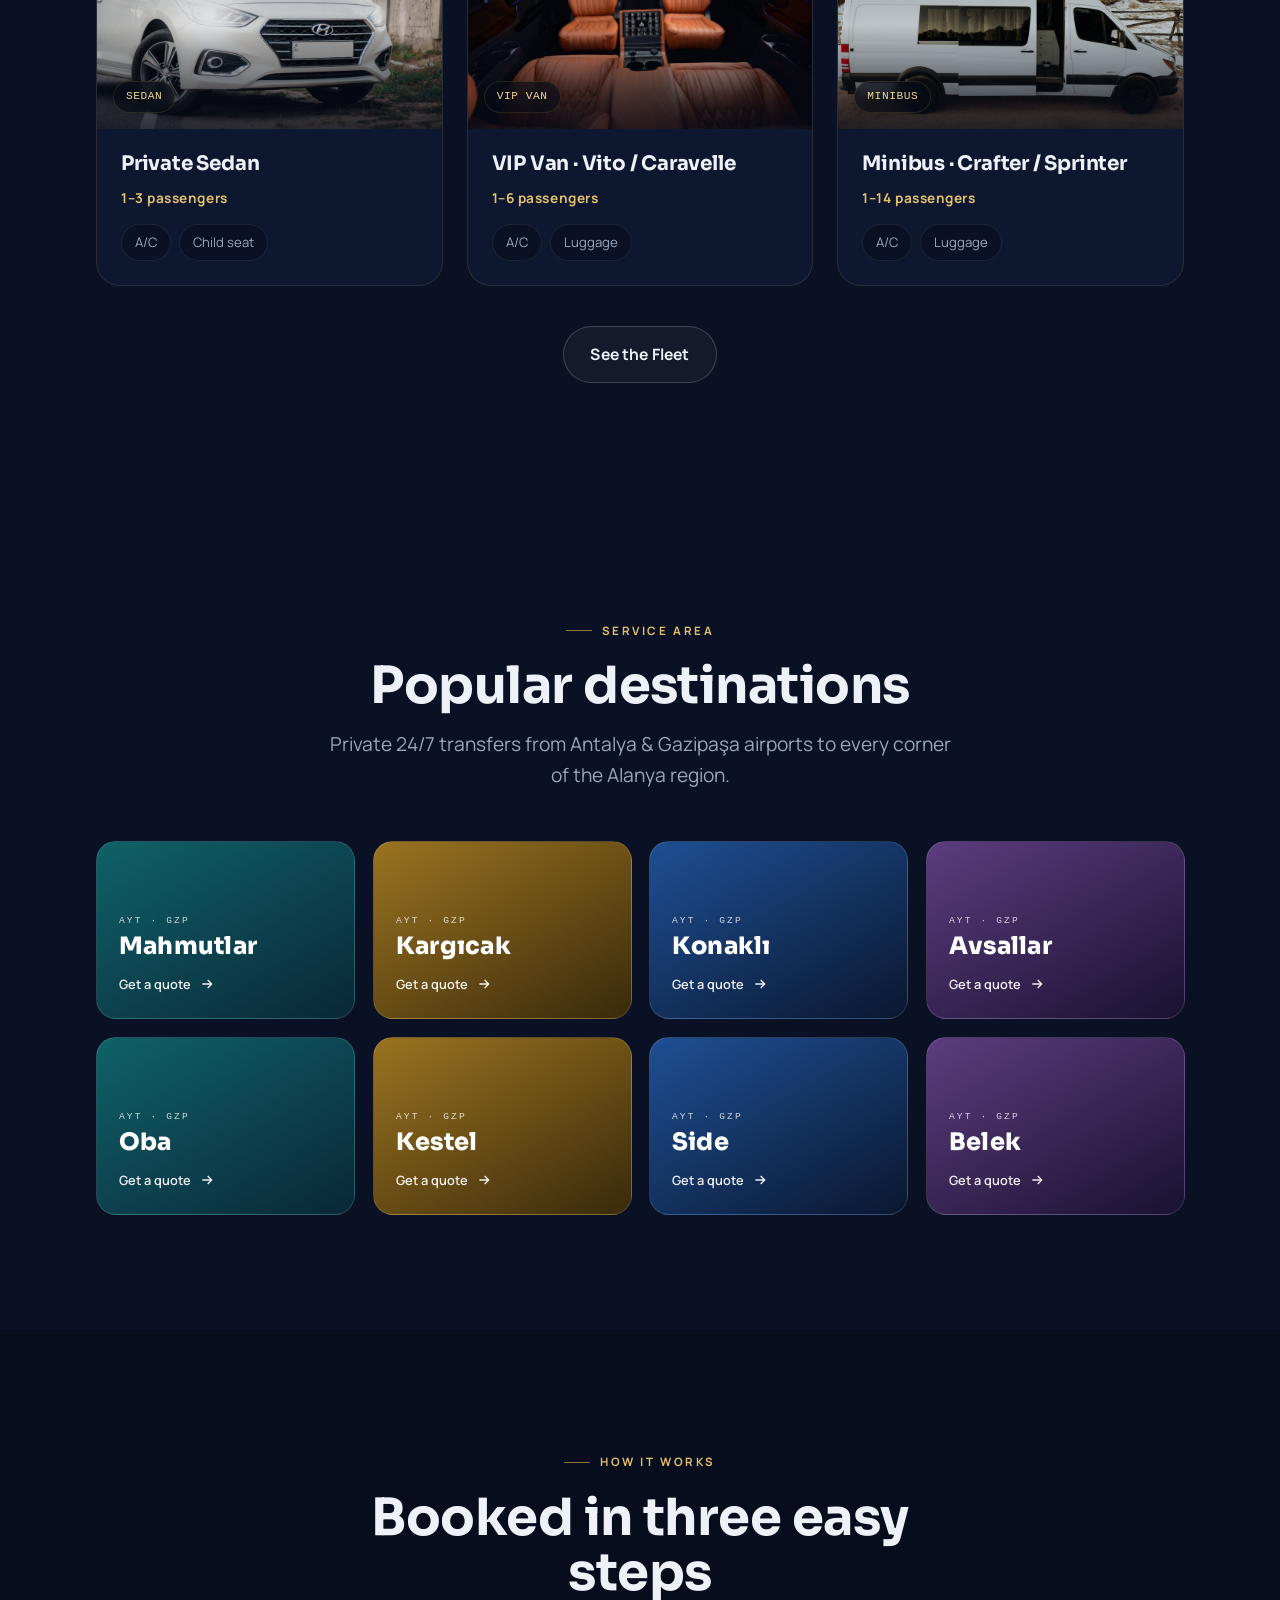
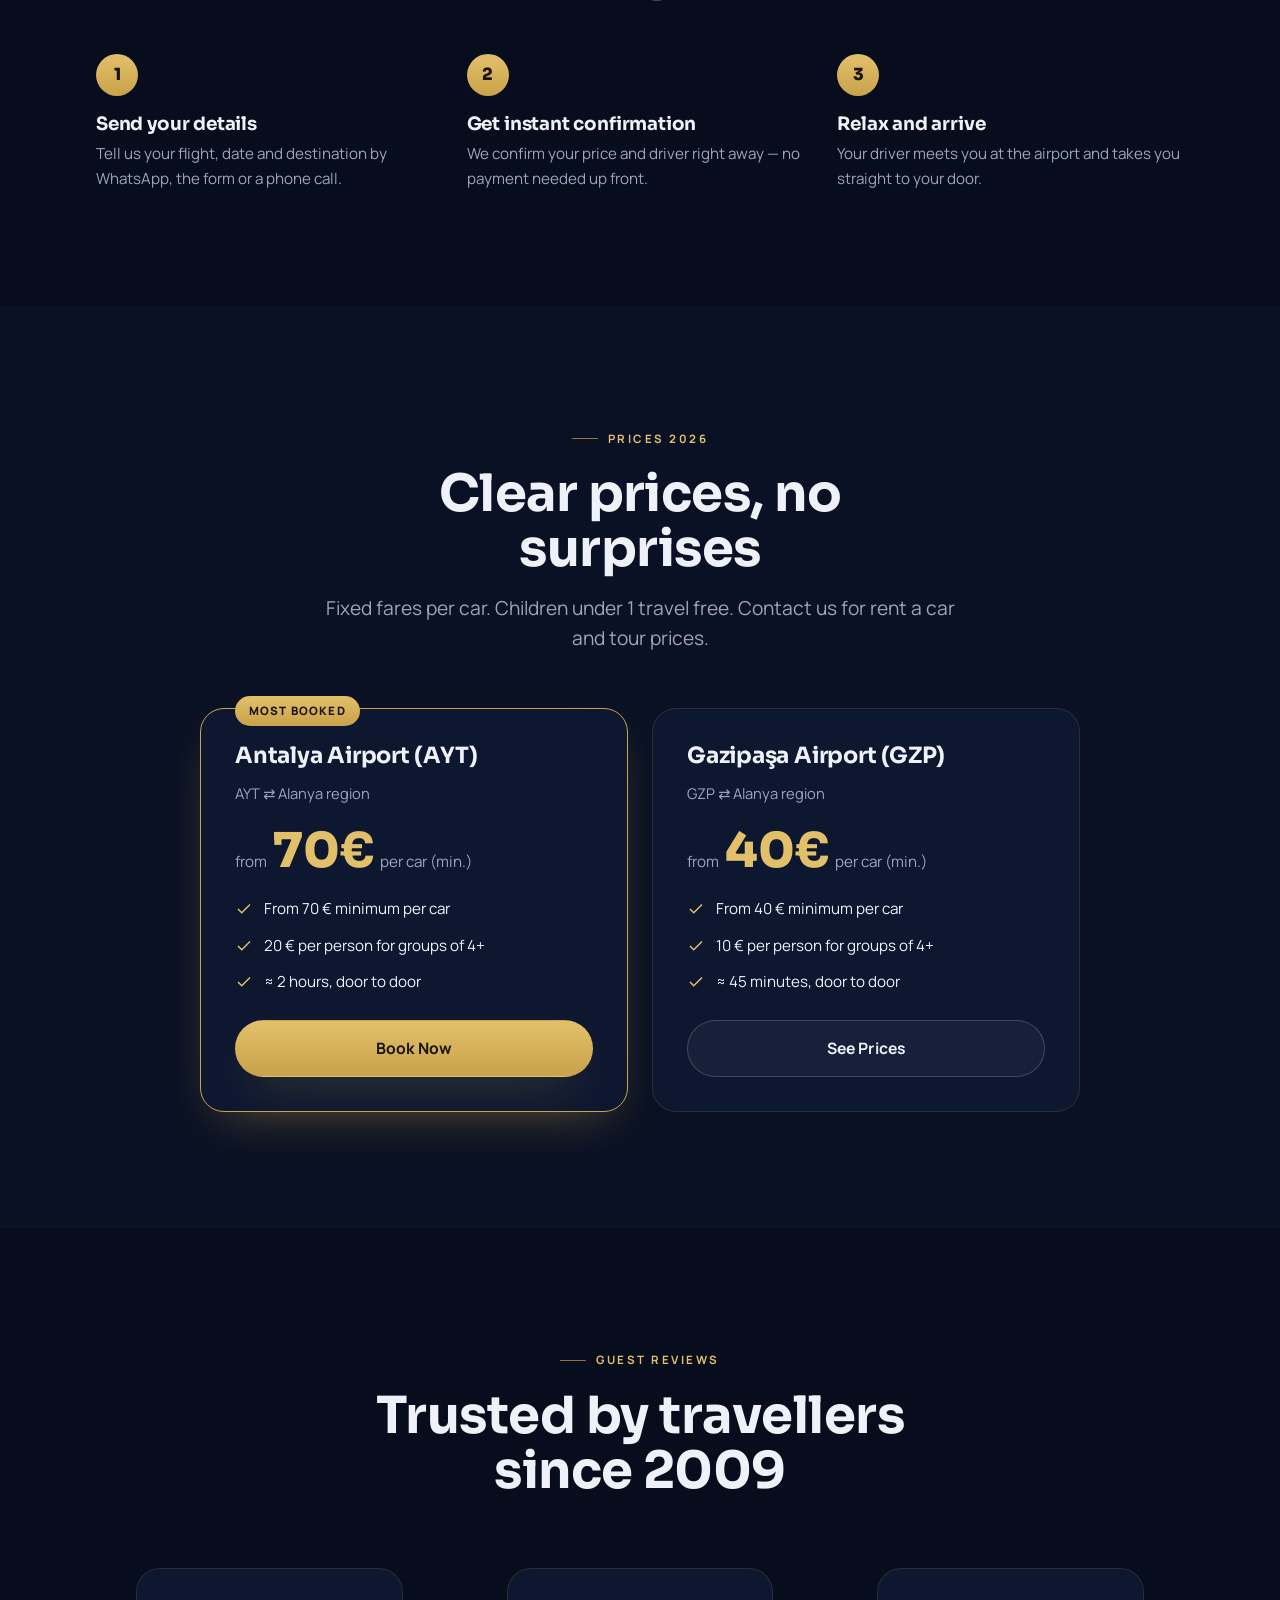
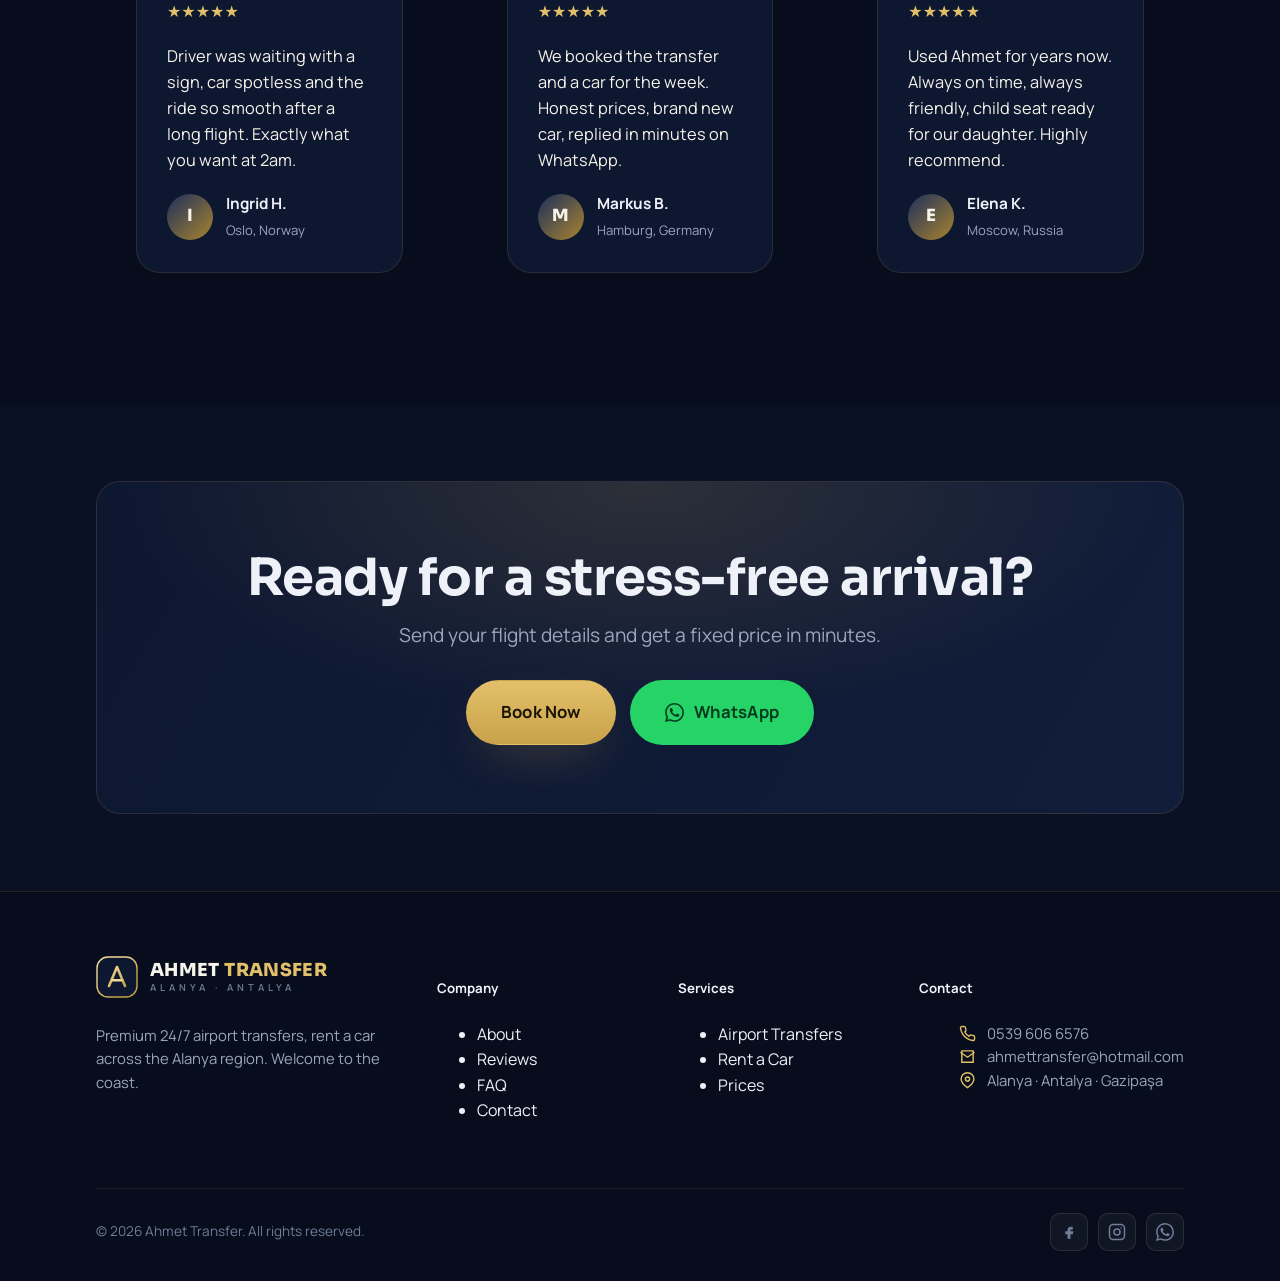
==== commit 1ffa1d70: "feat: interaktif "Popüler Bölgeler" bölümü + tekne turları tamamen kaldırıldı - Ana sayfaya renkli, " ====
--- a/index.html
+++ b/index.html
@@ -4,14 +4,14 @@
 <meta charset="UTF-8" />
 <meta name="viewport" content="width=device-width, initial-scale=1.0" />
 <title>Ahmet Transfer — 24/7 Antalya & Gazipaşa Airport Transfer to Alanya</title>
-<meta name="description" content="Private 24/7 airport transfers, rent a car and boat trips across the Alanya region. Meet & greet at Antalya (AYT) and Gazipaşa (GZP) airports. Fixed prices, licensed drivers." />
+<meta name="description" content="Private 24/7 airport transfers, rent a car across the Alanya region. Meet & greet at Antalya (AYT) and Gazipaşa (GZP) airports. Fixed prices, licensed drivers." />
 <meta name="keywords" content="Alanya transfer, Antalya airport transfer, Gazipasa transfer, Alanya rent a car, AYT transfer, Mahmutlar, Konakli, Avsallar, airport taxi Alanya" />
 <meta name="robots" content="index, follow" />
 <link rel="canonical" href="https://www.ahmettransfer.com/" />
 <!-- Open Graph -->
 <meta property="og:type" content="website" />
 <meta property="og:title" content="Ahmet Transfer — 24/7 Airport Transfer to Alanya" />
-<meta property="og:description" content="Private airport transfers, rent a car and boat trips across the Alanya region. Fixed prices, met at the door." />
+<meta property="og:description" content="Private airport transfers, rent a car across the Alanya region. Fixed prices, met at the door." />
 <meta property="og:locale" content="en" />
 <meta property="og:locale:alternate" content="tr" />
 <meta property="og:locale:alternate" content="no" />
@@ -28,7 +28,7 @@
   "@context":"https://schema.org",
   "@type":"TaxiService",
   "name":"Ahmet Transfer",
-  "description":"24/7 private airport transfers, rent a car and boat trips across the Alanya region.",
+  "description":"24/7 private airport transfers, rent a car across the Alanya region.",
   "areaServed":["Alanya","Mahmutlar","Konaklı","Avsallar","Oba","Kargıcak","Side","Belek","Antalya"],
   "telephone":"+905396066576",
   "email":"ahmettransfer@hotmail.com",
@@ -122,7 +122,7 @@
     <div style="max-width:760px">
       <p class="eyebrow reveal" data-i18n="hero.eyebrow">Alanya · Antalya · Gazipaşa Airport</p>
       <h1 class="h-xl reveal" data-d="1" data-i18n="hero.title">Your holiday begins the moment you land</h1>
-      <p class="lead reveal" data-d="2" data-i18n="hero.lead">Private 24/7 airport transfers, premium rent a car and boat trips across the Alanya region.</p>
+      <p class="lead reveal" data-d="2" data-i18n="hero.lead">Private 24/7 airport transfers, premium rent a car across the Alanya region.</p>
       <div class="hero__cta reveal" data-d="3">
         <a class="btn btn--gold btn--lg" href="booking.html" data-i18n="hero.cta1">Book your transfer</a>
         <a class="btn btn--ghost btn--lg" href="fleet.html" data-i18n="hero.cta2">See our fleet</a>
@@ -143,7 +143,6 @@
           <select name="service">
             <option data-i18n="qb.transfer">Airport Transfer</option>
             <option data-i18n="qb.rental">Rent a Car</option>
-            <option data-i18n="qb.boat">Boat Trip</option>
             <option data-i18n="qb.tour">Daily Tour</option>
           </select>
         </div>
@@ -164,7 +163,7 @@
       <h2 class="h-lg" data-i18n="svc.title">Travel handled, end to end</h2>
       <p class="lead" data-i18n="svc.lead">One trusted local company for every part of your journey along the Turkish Riviera.</p>
     </div>
-    <div class="grid grid-4" style="margin-top:54px">
+    <div class="grid grid-3" style="margin-top:54px">
       <article class="card reveal reveal--l">
         <div class="card__icon"><svg viewBox="0 0 24 24" fill="none" stroke-width="2" stroke-linecap="round" stroke-linejoin="round"><path d="M5 17H3v-5l2-4h11l3 4h2v5h-2"/><circle cx="7.5" cy="17.5" r="2"/><circle cx="17.5" cy="17.5" r="2"/></svg></div>
         <h3 data-i18n="svc.transfer.t">Airport Transfers</h3>
@@ -176,14 +175,7 @@
         <h3 data-i18n="svc.rental.t">Rent a Car</h3>
         <p data-i18n="svc.rental.d">New, fully insured cars delivered to your hotel — sedans, SUVs and VIP vehicles.</p>
         <a class="card__link" href="services.html" data-i18n="cta.learnMore">Learn more <svg viewBox="0 0 24 24" fill="none" stroke="currentColor" stroke-width="2"><path d="M5 12h14M13 6l6 6-6 6"/></svg></a>
-      </article>
-      <article class="card reveal" data-d="2">
-        <div class="card__icon"><svg viewBox="0 0 24 24" fill="none" stroke-width="2" stroke-linecap="round" stroke-linejoin="round"><path d="M3 17c1.5 1 3 1 4.5 0s3-1 4.5 0 3 1 4.5 0 3-1 4.5 0"/><path d="M5 17V9l7-3 7 3v8"/><path d="M12 6V3"/></svg></div>
-        <h3 data-i18n="svc.boat.t">Boat Trips</h3>
-        <p data-i18n="svc.boat.d">Relaxed day cruises along the Alanya coast with lunch on board.</p>
-        <a class="card__link" href="services.html" data-i18n="cta.learnMore">Learn more <svg viewBox="0 0 24 24" fill="none" stroke="currentColor" stroke-width="2"><path d="M5 12h14M13 6l6 6-6 6"/></svg></a>
-      </article>
-      <article class="card reveal reveal--r" data-d="3">
+      </article>      <article class="card reveal reveal--r" data-d="3">
         <div class="card__icon"><svg viewBox="0 0 24 24" fill="none" stroke-width="2" stroke-linecap="round" stroke-linejoin="round"><path d="M21 10c0 6-9 12-9 12s-9-6-9-12a9 9 0 0 1 18 0z"/><circle cx="12" cy="10" r="3"/></svg></div>
         <h3 data-i18n="svc.tour.t">Daily Tours</h3>
         <p data-i18n="svc.tour.d">Private day trips with your own driver. You choose the route.</p>
@@ -240,6 +232,27 @@
           <div class="specs"><span class="spec" data-i18n="spec.ac">A/C</span><span class="spec" data-i18n="spec.lug">Luggage</span></div></div>
       </article>    </div>
     <div class="text-center" style="margin-top:40px"><a class="btn btn--ghost" href="fleet.html" data-i18n="cta.seeFleet">See the Fleet</a></div>
+  </div>
+</section>
+
+<!-- ===================== POPULAR REGIONS ===================== -->
+<section class="section">
+  <div class="container">
+    <div class="sec-head sec-head--center reveal">
+      <p class="eyebrow eyebrow--center" data-i18n="regions.eyebrow">Service area</p>
+      <h2 class="h-lg" data-i18n="regions.title">Popular destinations</h2>
+      <p class="lead" data-i18n="regions.lead">Private 24/7 transfers from Antalya & Gazipaşa airports to every corner of the Alanya region.</p>
+    </div>
+    <div class="regions">
+      <a class="region-card reveal" data-tilt data-wa-region="Mahmutlar"><span class="region-card__bg" style="background-image:url(assets/images/alanya.jpg)"></span><span class="region-card__ey">AYT · GZP</span><span class="region-card__name">Mahmutlar</span><span class="region-card__go"><span data-i18n="regions.cta">Get a quote</span> <svg viewBox="0 0 24 24" fill="none" stroke="currentColor" stroke-width="2"><path d="M5 12h14M13 6l6 6-6 6"/></svg></span></a>
+      <a class="region-card reveal" data-d="1" data-tilt data-wa-region="Kargıcak"><span class="region-card__bg" style="background-image:url(assets/images/alanya.jpg)"></span><span class="region-card__ey">AYT · GZP</span><span class="region-card__name">Kargıcak</span><span class="region-card__go"><span data-i18n="regions.cta">Get a quote</span> <svg viewBox="0 0 24 24" fill="none" stroke="currentColor" stroke-width="2"><path d="M5 12h14M13 6l6 6-6 6"/></svg></span></a>
+      <a class="region-card reveal" data-d="2" data-tilt data-wa-region="Konaklı"><span class="region-card__bg" style="background-image:url(assets/images/alanya.jpg)"></span><span class="region-card__ey">AYT · GZP</span><span class="region-card__name">Konaklı</span><span class="region-card__go"><span data-i18n="regions.cta">Get a quote</span> <svg viewBox="0 0 24 24" fill="none" stroke="currentColor" stroke-width="2"><path d="M5 12h14M13 6l6 6-6 6"/></svg></span></a>
+      <a class="region-card reveal" data-d="3" data-tilt data-wa-region="Avsallar"><span class="region-card__bg" style="background-image:url(assets/images/alanya.jpg)"></span><span class="region-card__ey">AYT · GZP</span><span class="region-card__name">Avsallar</span><span class="region-card__go"><span data-i18n="regions.cta">Get a quote</span> <svg viewBox="0 0 24 24" fill="none" stroke="currentColor" stroke-width="2"><path d="M5 12h14M13 6l6 6-6 6"/></svg></span></a>
+      <a class="region-card reveal" data-tilt data-wa-region="Oba"><span class="region-card__bg" style="background-image:url(assets/images/alanya.jpg)"></span><span class="region-card__ey">AYT · GZP</span><span class="region-card__name">Oba</span><span class="region-card__go"><span data-i18n="regions.cta">Get a quote</span> <svg viewBox="0 0 24 24" fill="none" stroke="currentColor" stroke-width="2"><path d="M5 12h14M13 6l6 6-6 6"/></svg></span></a>
+      <a class="region-card reveal" data-d="1" data-tilt data-wa-region="Kestel"><span class="region-card__bg" style="background-image:url(assets/images/alanya.jpg)"></span><span class="region-card__ey">AYT · GZP</span><span class="region-card__name">Kestel</span><span class="region-card__go"><span data-i18n="regions.cta">Get a quote</span> <svg viewBox="0 0 24 24" fill="none" stroke="currentColor" stroke-width="2"><path d="M5 12h14M13 6l6 6-6 6"/></svg></span></a>
+      <a class="region-card reveal" data-d="2" data-tilt data-wa-region="Side"><span class="region-card__bg" style="background-image:url(assets/images/tour.jpg)"></span><span class="region-card__ey">AYT · GZP</span><span class="region-card__name">Side</span><span class="region-card__go"><span data-i18n="regions.cta">Get a quote</span> <svg viewBox="0 0 24 24" fill="none" stroke="currentColor" stroke-width="2"><path d="M5 12h14M13 6l6 6-6 6"/></svg></span></a>
+      <a class="region-card reveal" data-d="3" data-tilt data-wa-region="Belek"><span class="region-card__bg" style="background-image:url(assets/images/tour.jpg)"></span><span class="region-card__ey">AYT · GZP</span><span class="region-card__name">Belek</span><span class="region-card__go"><span data-i18n="regions.cta">Get a quote</span> <svg viewBox="0 0 24 24" fill="none" stroke="currentColor" stroke-width="2"><path d="M5 12h14M13 6l6 6-6 6"/></svg></span></a>
+    </div>
   </div>
 </section>
 
@@ -349,7 +362,7 @@
           </svg>
           <span class="logo__txt"><span class="logo__name">AHMET <b>TRANSFER</b></span><span class="logo__sub">Alanya · Antalya</span></span>
         </a>
-        <p data-i18n="footer.tagline">Premium 24/7 airport transfers, rent a car and boat trips across the Alanya region.</p>
+        <p data-i18n="footer.tagline">Premium 24/7 airport transfers, rent a car across the Alanya region.</p>
       </div>
       <div>
         <h5 data-i18n="footer.company">Company</h5>
@@ -365,7 +378,6 @@
         <ul>
           <li><a href="services.html" data-i18n="svc.transfer.t">Airport Transfers</a></li>
           <li><a href="services.html" data-i18n="svc.rental.t">Rent a Car</a></li>
-          <li><a href="services.html" data-i18n="svc.boat.t">Boat Trips</a></li>
           <li><a href="prices.html" data-i18n="nav.prices">Prices</a></li>
         </ul>
       </div>
--- a/assets/style.css
+++ b/assets/style.css
@@ -425,6 +425,27 @@
   [data-parallax]{transform:none !important}
 }
 
+/* ===================== POPULAR REGIONS (interactive tilt) ===================== */
+.regions{display:grid;grid-template-columns:repeat(4,1fr);gap:18px;margin-top:50px;perspective:1000px}
+.region-card{position:relative;overflow:hidden;border-radius:20px;padding:24px 22px;min-height:178px;display:flex;flex-direction:column;justify-content:flex-end;text-decoration:none;color:#fff;border:1px solid rgba(255,255,255,.12);transition:transform .3s cubic-bezier(.2,.7,.2,1),box-shadow .3s;will-change:transform}
+.region-card__bg{position:absolute;inset:0;z-index:0;background-size:cover;background-position:center;opacity:.18;mix-blend-mode:luminosity}
+.region-card::after{content:"";position:absolute;inset:0;z-index:1;background:radial-gradient(240px circle at var(--mx,50%) var(--my,0%),rgba(255,255,255,.28),transparent 62%);opacity:0;transition:opacity .3s;pointer-events:none}
+.region-card:hover{box-shadow:0 32px 64px -26px rgba(0,0,0,.75);border-color:rgba(255,255,255,.28)}
+.region-card:hover::after{opacity:1}
+.region-card>span{position:relative;z-index:2}
+.region-card__ey{font-family:ui-monospace,'SF Mono',Menlo,monospace;font-size:.6rem;letter-spacing:.22em;text-transform:uppercase;opacity:.78;margin-bottom:6px}
+.region-card__name{font-family:'Sora',sans-serif;font-weight:800;font-size:1.5rem;letter-spacing:.01em;line-height:1.05}
+.region-card__go{margin-top:14px;display:inline-flex;align-items:center;gap:8px;font-size:.8rem;font-weight:600;opacity:.92}
+.region-card__go svg{width:16px;height:16px;transition:transform .3s}
+.region-card:hover .region-card__go svg{transform:translateX(6px)}
+.region-card:nth-child(4n+1){background:linear-gradient(150deg,#0f6168,#0a2738)}
+.region-card:nth-child(4n+2){background:linear-gradient(150deg,#9a7320,#3a2a0b)}
+.region-card:nth-child(4n+3){background:linear-gradient(150deg,#1e4f93,#0a1730)}
+.region-card:nth-child(4n+4){background:linear-gradient(150deg,#5c3c7e,#191230)}
+@media(max-width:980px){.regions{grid-template-columns:repeat(2,1fr)}}
+@media(max-width:520px){.regions{gap:12px}.region-card{min-height:148px;padding:18px 16px}.region-card__name{font-size:1.25rem}}
+@media(prefers-reduced-motion:reduce){.region-card{transform:none!important}}
+
 /* Divider line */
 .rule{height:1px;background:linear-gradient(90deg,transparent,var(--navy-line),transparent);border:0;margin:0}
 
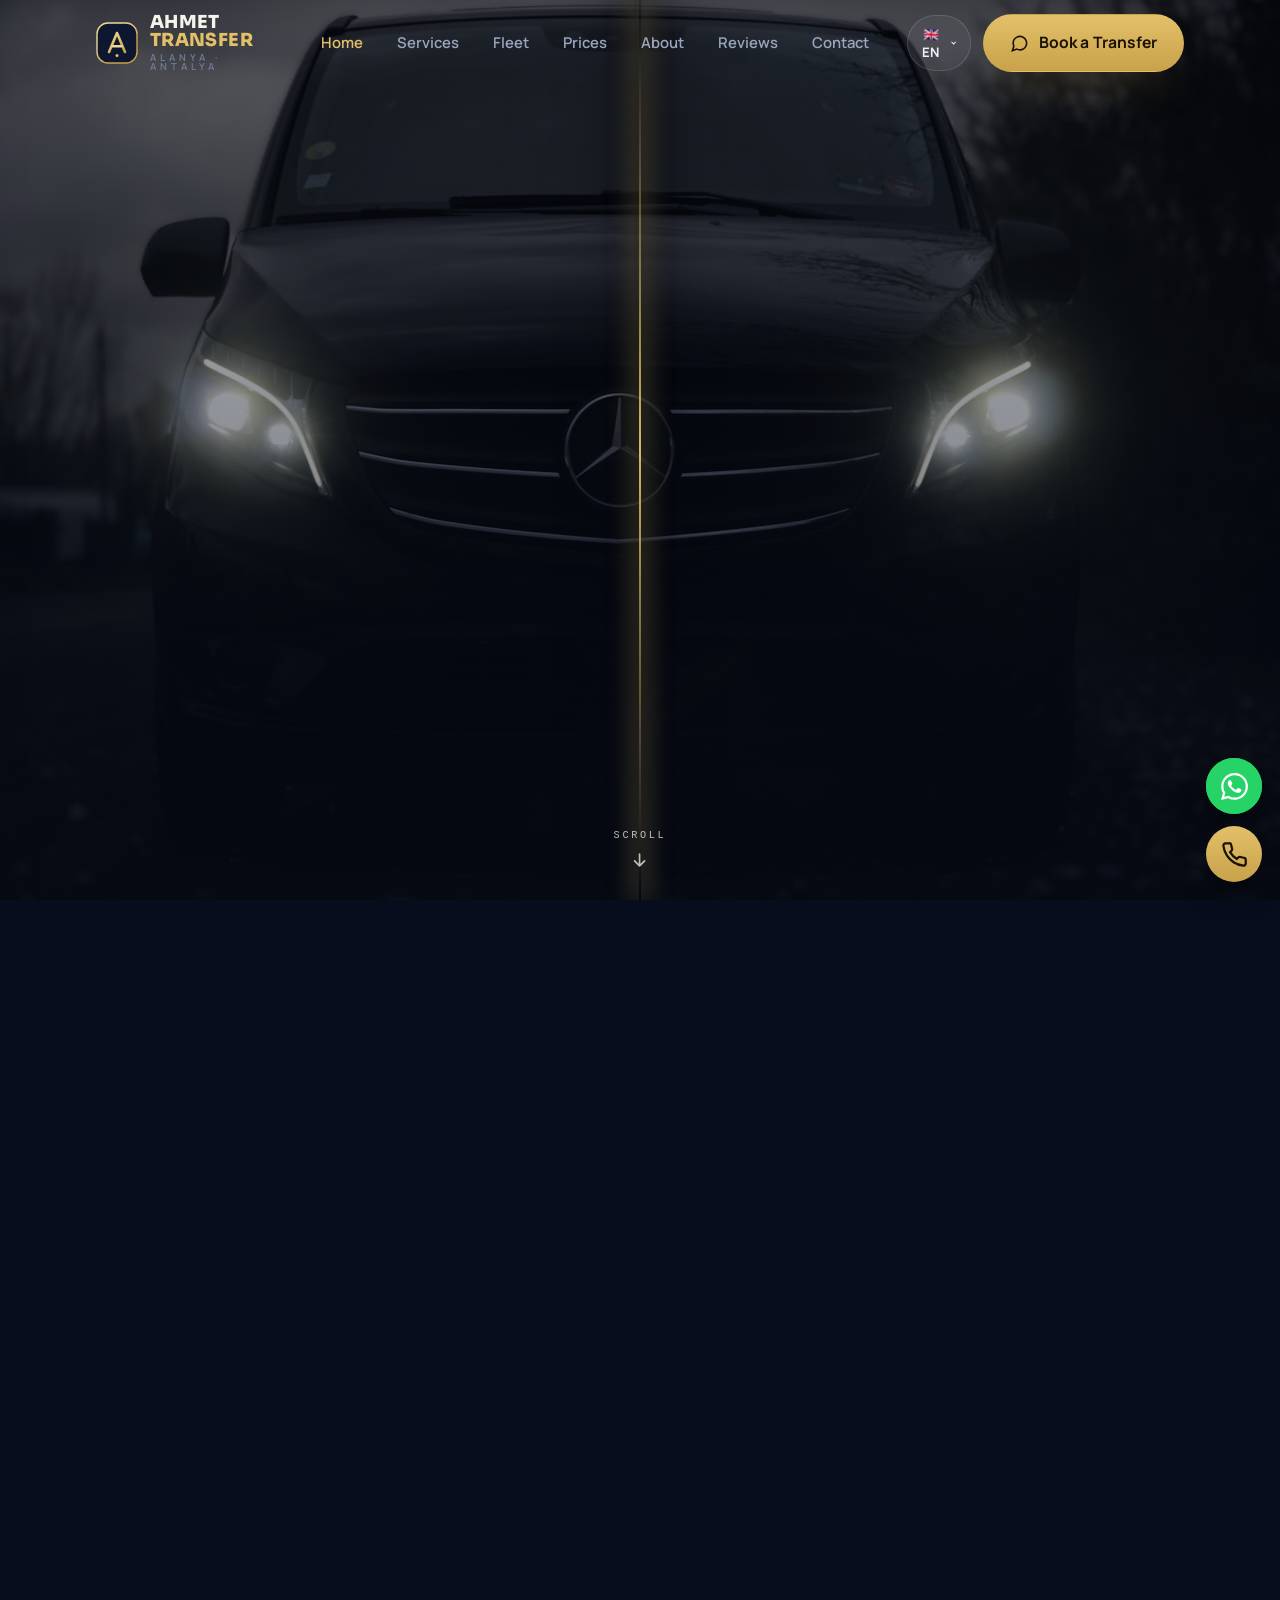
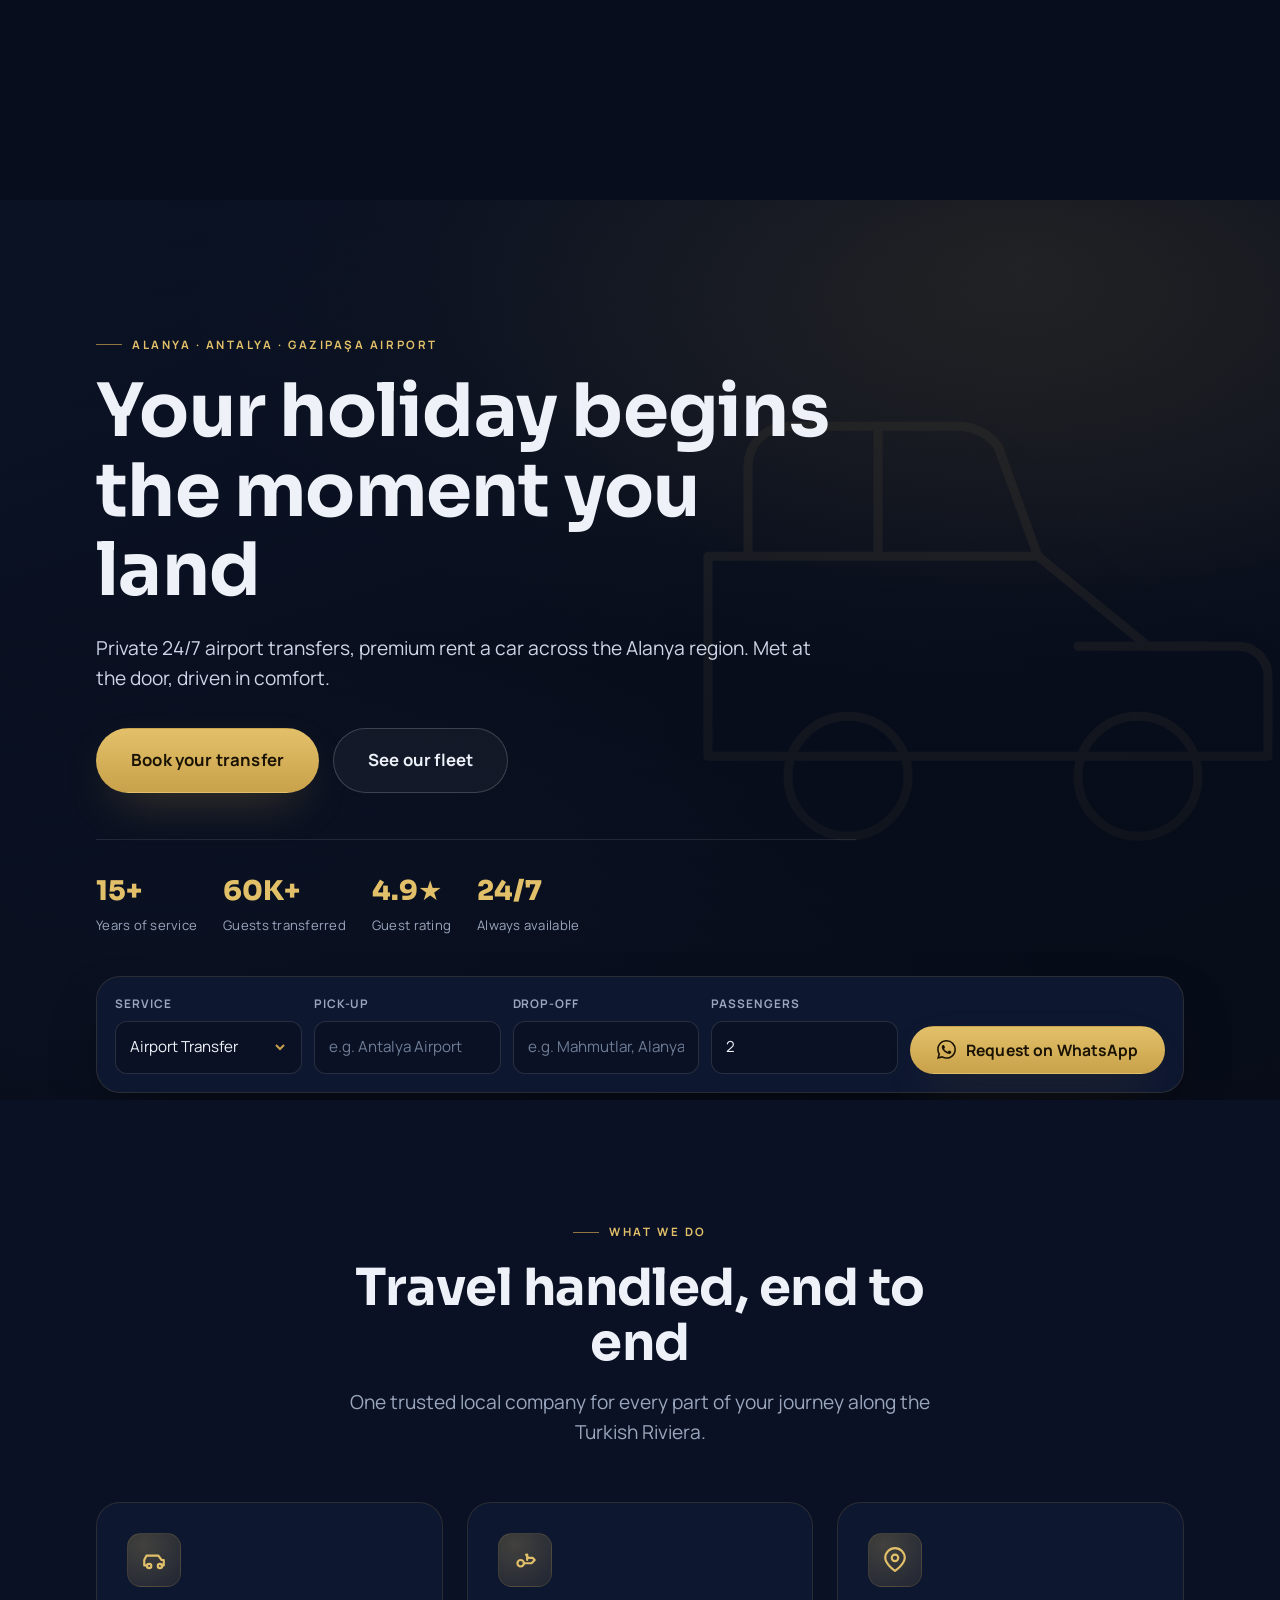
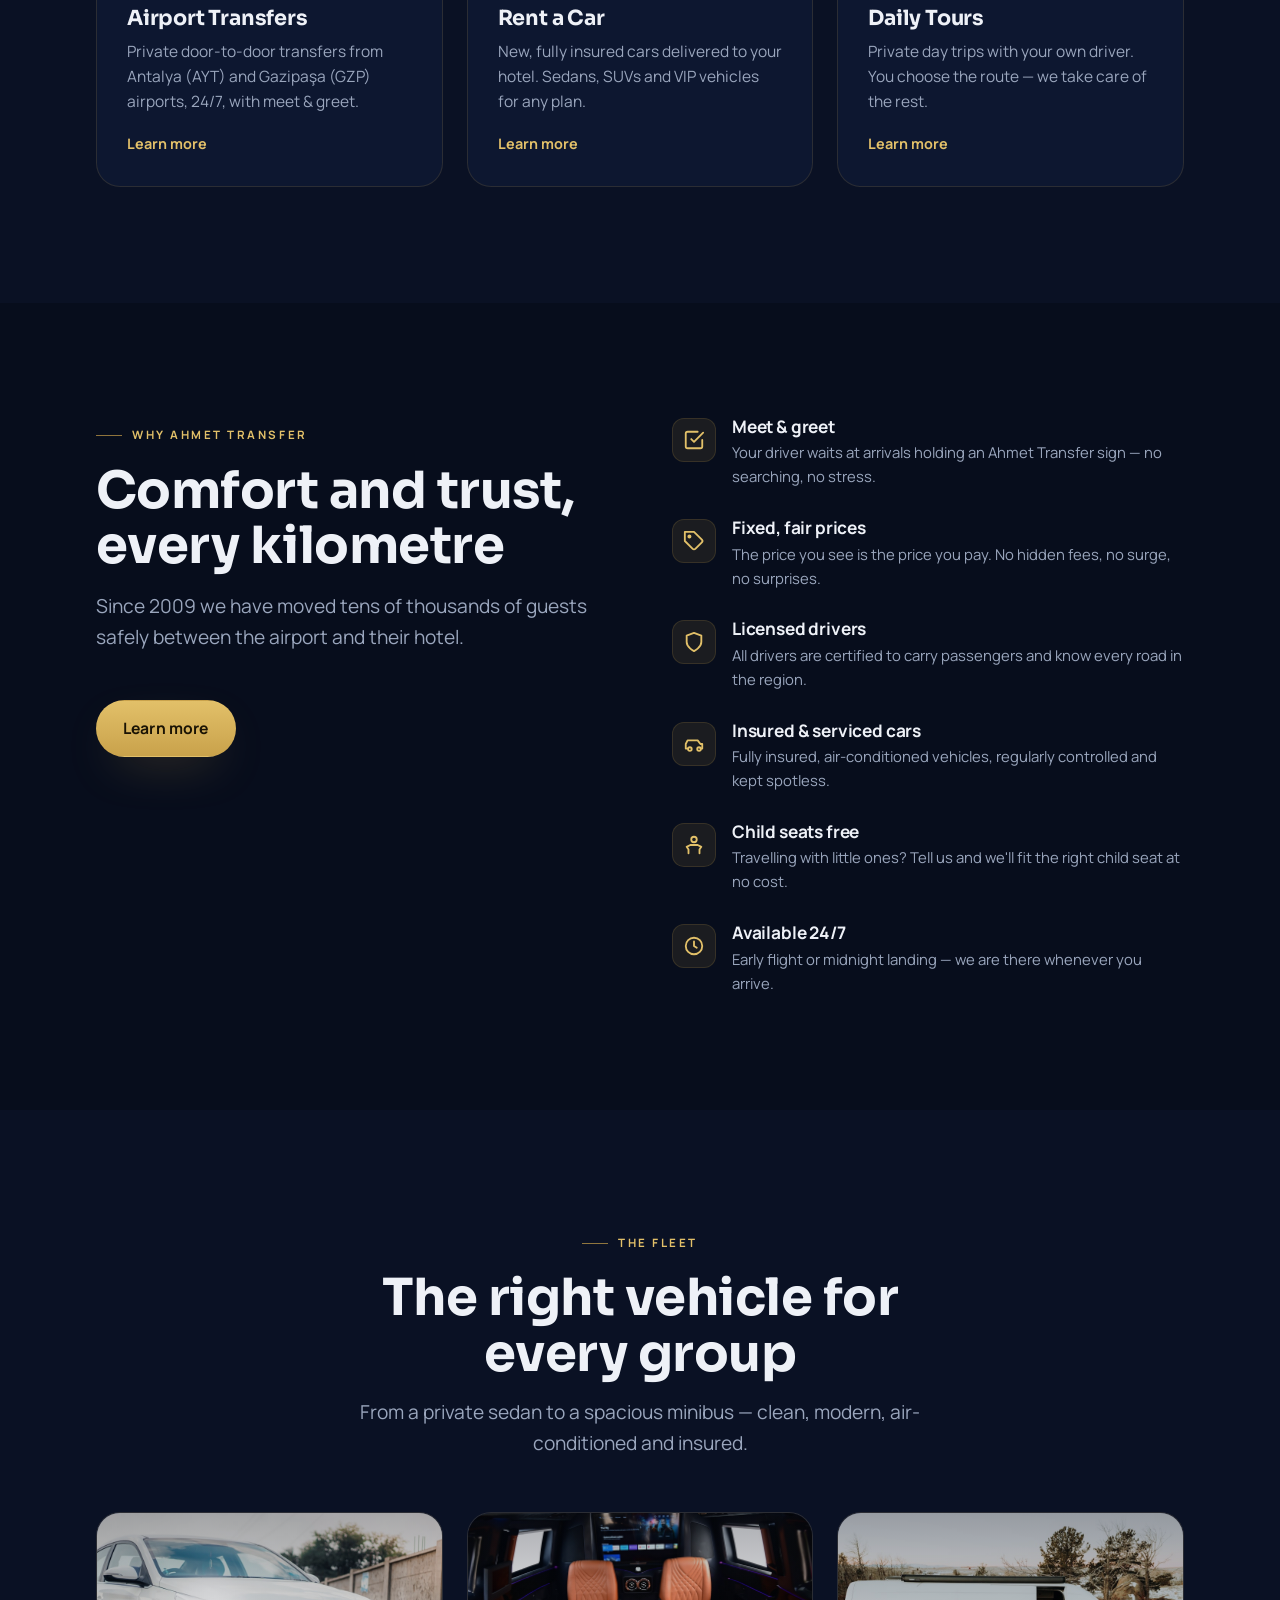
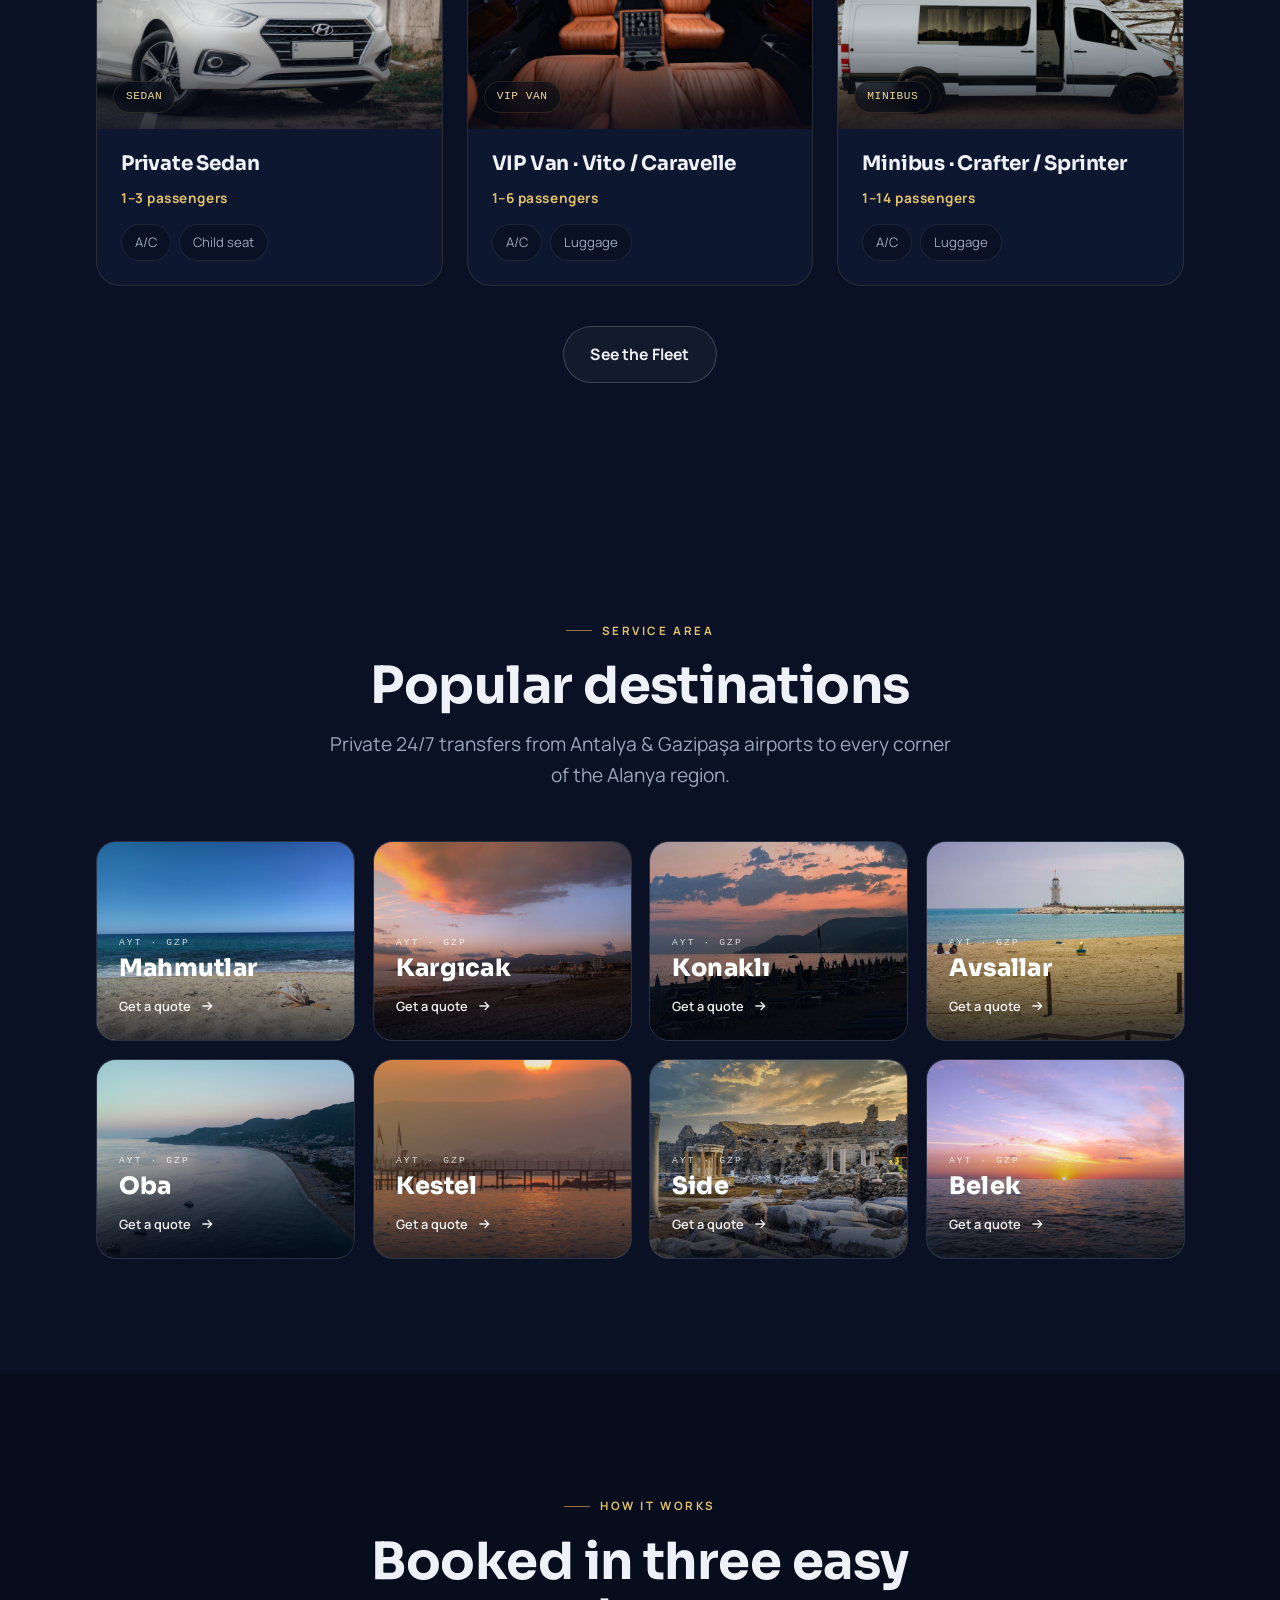
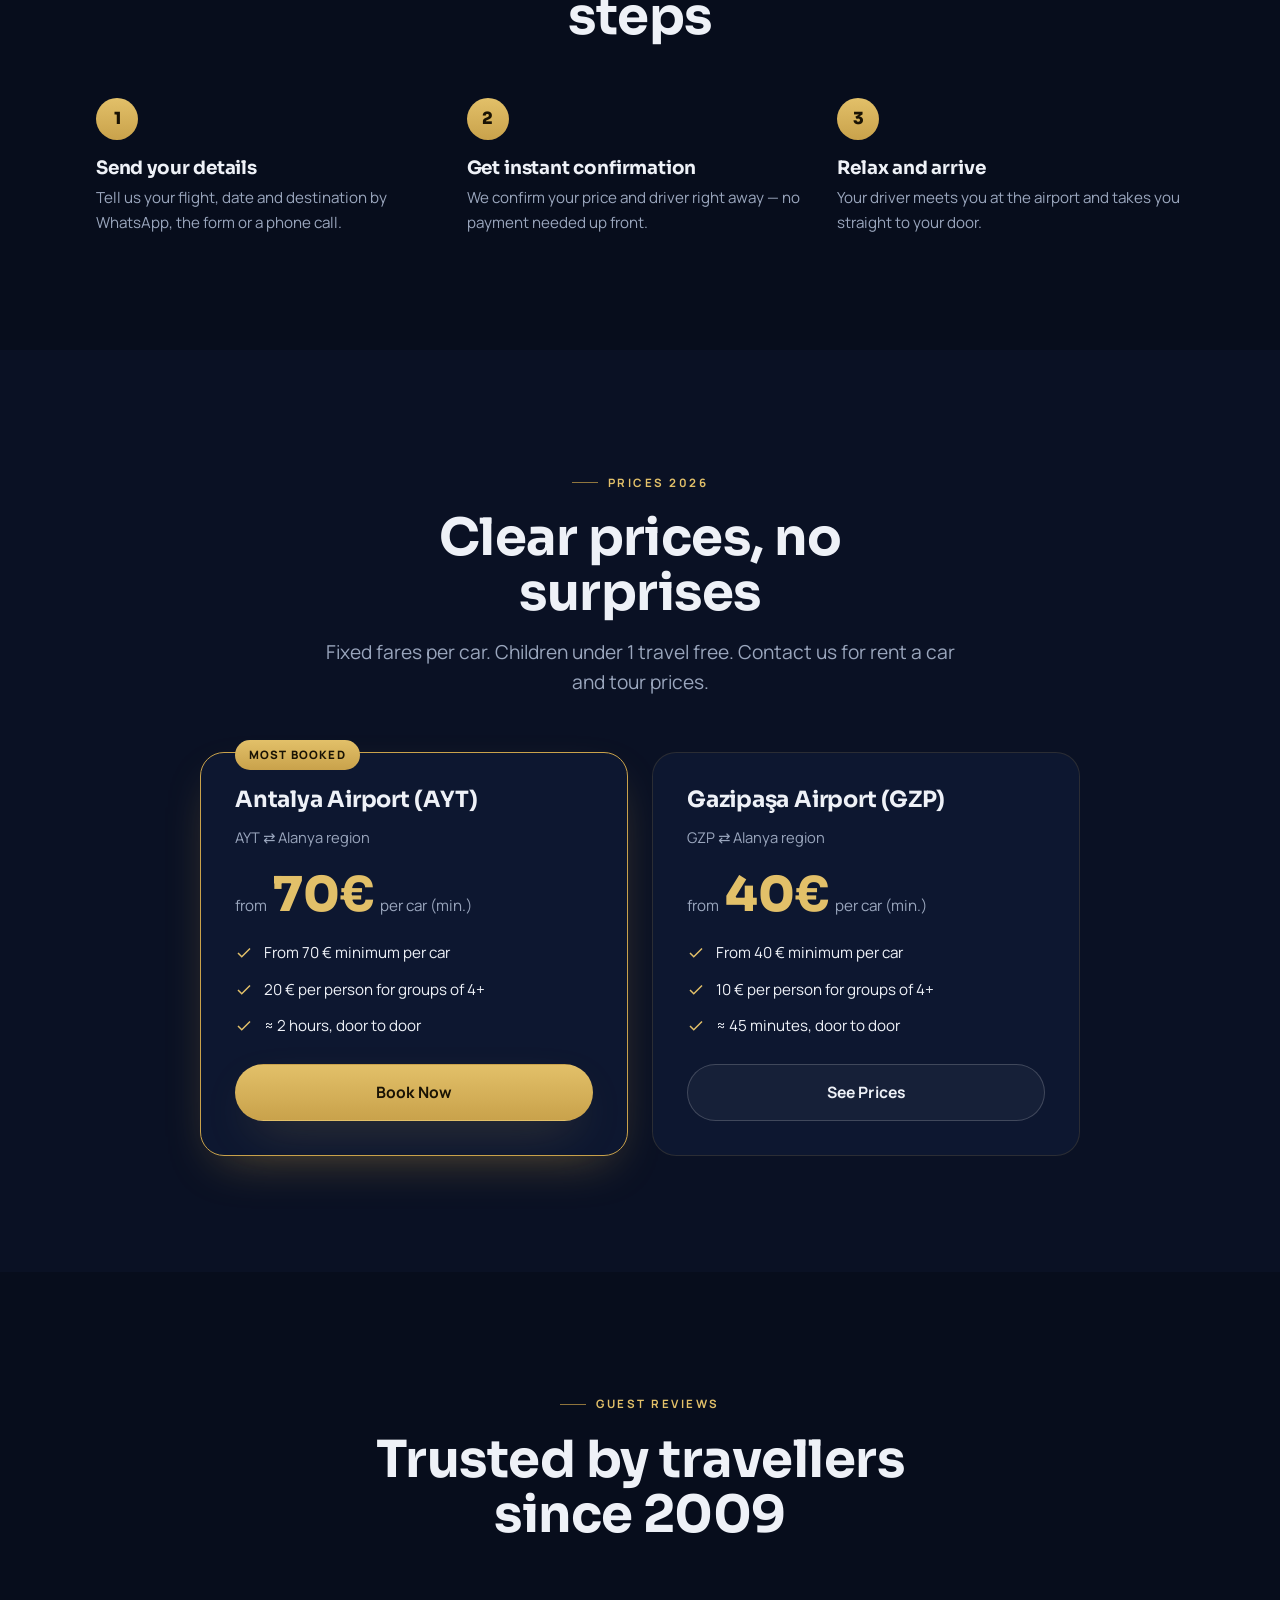
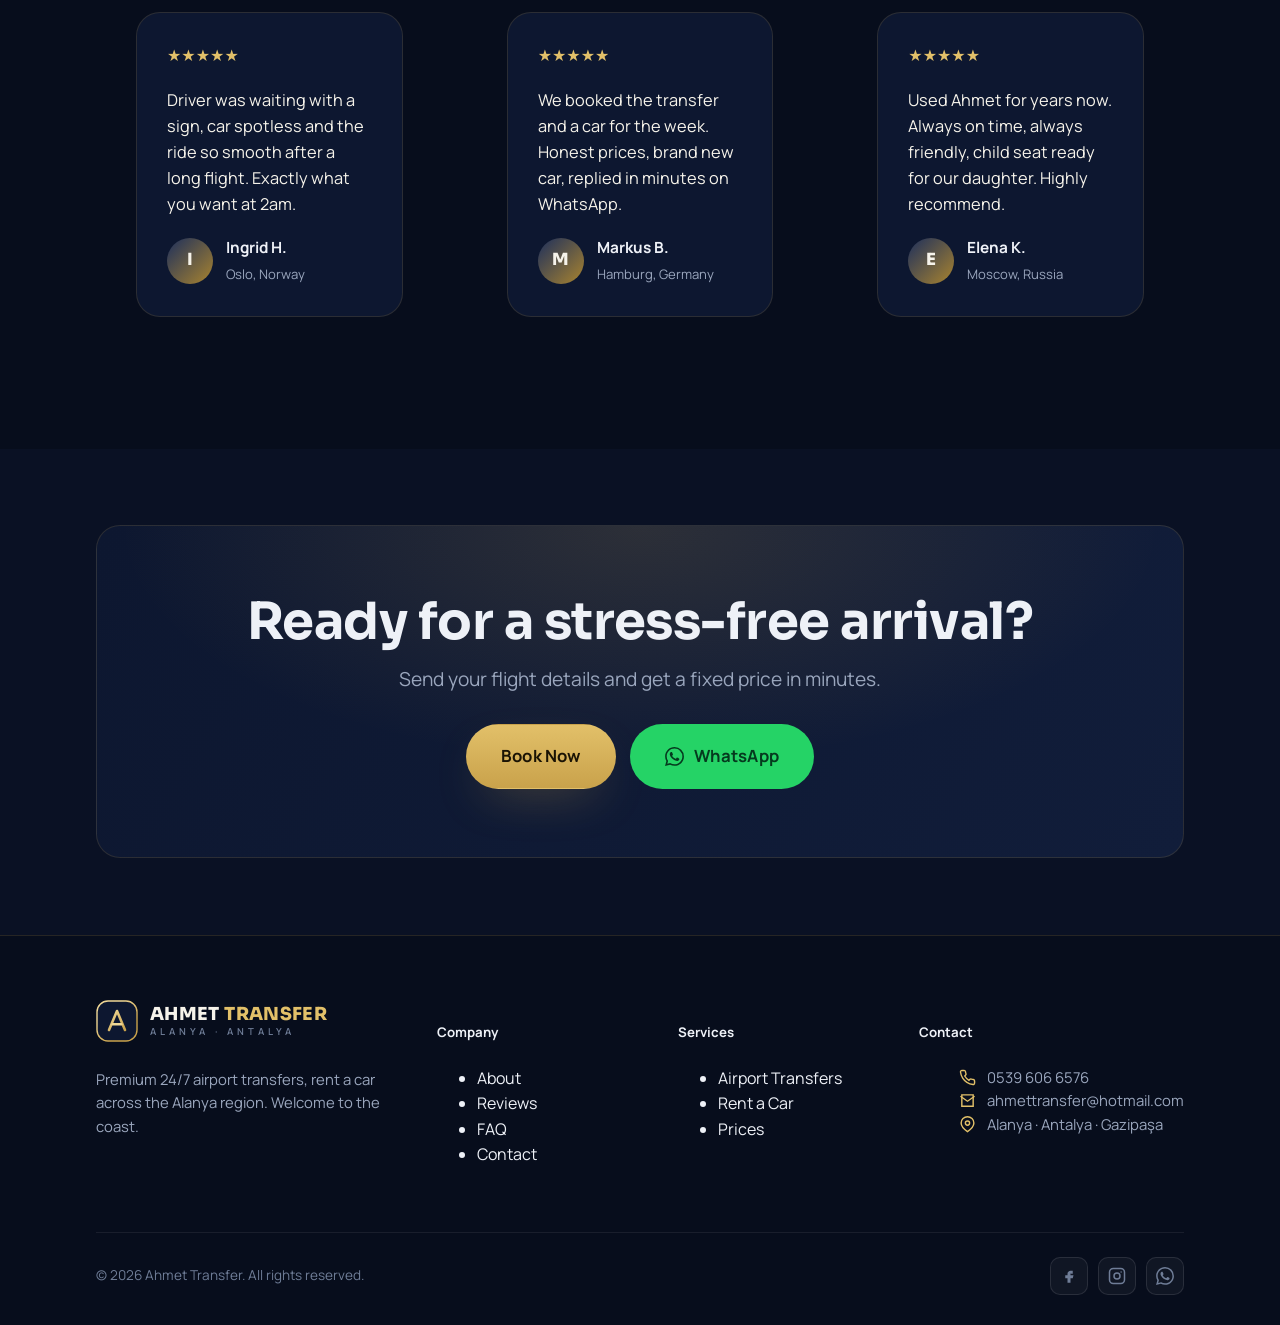
==== commit ef166d63: "feat(regions): bölge kartlarına gerçek görseller + yönlü scroll animasyonu - Her bölge kartına kendi" ====
--- a/index.html
+++ b/index.html
@@ -244,14 +244,14 @@
       <p class="lead" data-i18n="regions.lead">Private 24/7 transfers from Antalya & Gazipaşa airports to every corner of the Alanya region.</p>
     </div>
     <div class="regions">
-      <a class="region-card reveal" data-tilt data-wa-region="Mahmutlar"><span class="region-card__bg" style="background-image:url(assets/images/alanya.jpg)"></span><span class="region-card__ey">AYT · GZP</span><span class="region-card__name">Mahmutlar</span><span class="region-card__go"><span data-i18n="regions.cta">Get a quote</span> <svg viewBox="0 0 24 24" fill="none" stroke="currentColor" stroke-width="2"><path d="M5 12h14M13 6l6 6-6 6"/></svg></span></a>
-      <a class="region-card reveal" data-d="1" data-tilt data-wa-region="Kargıcak"><span class="region-card__bg" style="background-image:url(assets/images/alanya.jpg)"></span><span class="region-card__ey">AYT · GZP</span><span class="region-card__name">Kargıcak</span><span class="region-card__go"><span data-i18n="regions.cta">Get a quote</span> <svg viewBox="0 0 24 24" fill="none" stroke="currentColor" stroke-width="2"><path d="M5 12h14M13 6l6 6-6 6"/></svg></span></a>
-      <a class="region-card reveal" data-d="2" data-tilt data-wa-region="Konaklı"><span class="region-card__bg" style="background-image:url(assets/images/alanya.jpg)"></span><span class="region-card__ey">AYT · GZP</span><span class="region-card__name">Konaklı</span><span class="region-card__go"><span data-i18n="regions.cta">Get a quote</span> <svg viewBox="0 0 24 24" fill="none" stroke="currentColor" stroke-width="2"><path d="M5 12h14M13 6l6 6-6 6"/></svg></span></a>
-      <a class="region-card reveal" data-d="3" data-tilt data-wa-region="Avsallar"><span class="region-card__bg" style="background-image:url(assets/images/alanya.jpg)"></span><span class="region-card__ey">AYT · GZP</span><span class="region-card__name">Avsallar</span><span class="region-card__go"><span data-i18n="regions.cta">Get a quote</span> <svg viewBox="0 0 24 24" fill="none" stroke="currentColor" stroke-width="2"><path d="M5 12h14M13 6l6 6-6 6"/></svg></span></a>
-      <a class="region-card reveal" data-tilt data-wa-region="Oba"><span class="region-card__bg" style="background-image:url(assets/images/alanya.jpg)"></span><span class="region-card__ey">AYT · GZP</span><span class="region-card__name">Oba</span><span class="region-card__go"><span data-i18n="regions.cta">Get a quote</span> <svg viewBox="0 0 24 24" fill="none" stroke="currentColor" stroke-width="2"><path d="M5 12h14M13 6l6 6-6 6"/></svg></span></a>
-      <a class="region-card reveal" data-d="1" data-tilt data-wa-region="Kestel"><span class="region-card__bg" style="background-image:url(assets/images/alanya.jpg)"></span><span class="region-card__ey">AYT · GZP</span><span class="region-card__name">Kestel</span><span class="region-card__go"><span data-i18n="regions.cta">Get a quote</span> <svg viewBox="0 0 24 24" fill="none" stroke="currentColor" stroke-width="2"><path d="M5 12h14M13 6l6 6-6 6"/></svg></span></a>
-      <a class="region-card reveal" data-d="2" data-tilt data-wa-region="Side"><span class="region-card__bg" style="background-image:url(assets/images/tour.jpg)"></span><span class="region-card__ey">AYT · GZP</span><span class="region-card__name">Side</span><span class="region-card__go"><span data-i18n="regions.cta">Get a quote</span> <svg viewBox="0 0 24 24" fill="none" stroke="currentColor" stroke-width="2"><path d="M5 12h14M13 6l6 6-6 6"/></svg></span></a>
-      <a class="region-card reveal" data-d="3" data-tilt data-wa-region="Belek"><span class="region-card__bg" style="background-image:url(assets/images/tour.jpg)"></span><span class="region-card__ey">AYT · GZP</span><span class="region-card__name">Belek</span><span class="region-card__go"><span data-i18n="regions.cta">Get a quote</span> <svg viewBox="0 0 24 24" fill="none" stroke="currentColor" stroke-width="2"><path d="M5 12h14M13 6l6 6-6 6"/></svg></span></a>
+      <a class="region-card reveal reveal--l" style="transition-delay:.22s" data-tilt data-wa-region="Mahmutlar"><span class="region-card__bg" style="background-image:url(assets/images/reg-mahmutlar.jpg)"></span><span class="region-card__ey">AYT · GZP</span><span class="region-card__name">Mahmutlar</span><span class="region-card__go"><span data-i18n="regions.cta">Get a quote</span> <svg viewBox="0 0 24 24" fill="none" stroke="currentColor" stroke-width="2"><path d="M5 12h14M13 6l6 6-6 6"/></svg></span></a>
+      <a class="region-card reveal reveal--l" data-tilt data-wa-region="Kargıcak"><span class="region-card__bg" style="background-image:url(assets/images/reg-kargicak.jpg)"></span><span class="region-card__ey">AYT · GZP</span><span class="region-card__name">Kargıcak</span><span class="region-card__go"><span data-i18n="regions.cta">Get a quote</span> <svg viewBox="0 0 24 24" fill="none" stroke="currentColor" stroke-width="2"><path d="M5 12h14M13 6l6 6-6 6"/></svg></span></a>
+      <a class="region-card reveal reveal--r" data-tilt data-wa-region="Konaklı"><span class="region-card__bg" style="background-image:url(assets/images/reg-konakli.jpg)"></span><span class="region-card__ey">AYT · GZP</span><span class="region-card__name">Konaklı</span><span class="region-card__go"><span data-i18n="regions.cta">Get a quote</span> <svg viewBox="0 0 24 24" fill="none" stroke="currentColor" stroke-width="2"><path d="M5 12h14M13 6l6 6-6 6"/></svg></span></a>
+      <a class="region-card reveal reveal--r" style="transition-delay:.22s" data-tilt data-wa-region="Avsallar"><span class="region-card__bg" style="background-image:url(assets/images/reg-avsallar.jpg)"></span><span class="region-card__ey">AYT · GZP</span><span class="region-card__name">Avsallar</span><span class="region-card__go"><span data-i18n="regions.cta">Get a quote</span> <svg viewBox="0 0 24 24" fill="none" stroke="currentColor" stroke-width="2"><path d="M5 12h14M13 6l6 6-6 6"/></svg></span></a>
+      <a class="region-card reveal reveal--l" style="transition-delay:.22s" data-tilt data-wa-region="Oba"><span class="region-card__bg" style="background-image:url(assets/images/reg-oba.jpg)"></span><span class="region-card__ey">AYT · GZP</span><span class="region-card__name">Oba</span><span class="region-card__go"><span data-i18n="regions.cta">Get a quote</span> <svg viewBox="0 0 24 24" fill="none" stroke="currentColor" stroke-width="2"><path d="M5 12h14M13 6l6 6-6 6"/></svg></span></a>
+      <a class="region-card reveal reveal--l" data-tilt data-wa-region="Kestel"><span class="region-card__bg" style="background-image:url(assets/images/reg-kestel.jpg)"></span><span class="region-card__ey">AYT · GZP</span><span class="region-card__name">Kestel</span><span class="region-card__go"><span data-i18n="regions.cta">Get a quote</span> <svg viewBox="0 0 24 24" fill="none" stroke="currentColor" stroke-width="2"><path d="M5 12h14M13 6l6 6-6 6"/></svg></span></a>
+      <a class="region-card reveal reveal--r" data-tilt data-wa-region="Side"><span class="region-card__bg" style="background-image:url(assets/images/reg-side.jpg)"></span><span class="region-card__ey">AYT · GZP</span><span class="region-card__name">Side</span><span class="region-card__go"><span data-i18n="regions.cta">Get a quote</span> <svg viewBox="0 0 24 24" fill="none" stroke="currentColor" stroke-width="2"><path d="M5 12h14M13 6l6 6-6 6"/></svg></span></a>
+      <a class="region-card reveal reveal--r" style="transition-delay:.22s" data-tilt data-wa-region="Belek"><span class="region-card__bg" style="background-image:url(assets/images/reg-belek.jpg)"></span><span class="region-card__ey">AYT · GZP</span><span class="region-card__name">Belek</span><span class="region-card__go"><span data-i18n="regions.cta">Get a quote</span> <svg viewBox="0 0 24 24" fill="none" stroke="currentColor" stroke-width="2"><path d="M5 12h14M13 6l6 6-6 6"/></svg></span></a>
     </div>
   </div>
 </section>
--- a/assets/style.css
+++ b/assets/style.css
@@ -427,21 +427,23 @@
 
 /* ===================== POPULAR REGIONS (interactive tilt) ===================== */
 .regions{display:grid;grid-template-columns:repeat(4,1fr);gap:18px;margin-top:50px;perspective:1000px}
-.region-card{position:relative;overflow:hidden;border-radius:20px;padding:24px 22px;min-height:178px;display:flex;flex-direction:column;justify-content:flex-end;text-decoration:none;color:#fff;border:1px solid rgba(255,255,255,.12);transition:transform .3s cubic-bezier(.2,.7,.2,1),box-shadow .3s;will-change:transform}
-.region-card__bg{position:absolute;inset:0;z-index:0;background-size:cover;background-position:center;opacity:.18;mix-blend-mode:luminosity}
-.region-card::after{content:"";position:absolute;inset:0;z-index:1;background:radial-gradient(240px circle at var(--mx,50%) var(--my,0%),rgba(255,255,255,.28),transparent 62%);opacity:0;transition:opacity .3s;pointer-events:none}
-.region-card:hover{box-shadow:0 32px 64px -26px rgba(0,0,0,.75);border-color:rgba(255,255,255,.28)}
+.region-card{position:relative;overflow:hidden;border-radius:20px;padding:24px 22px;min-height:200px;display:flex;flex-direction:column;justify-content:flex-end;text-decoration:none;color:#fff;background:#0c1428;border:1px solid rgba(255,255,255,.12);transition:transform .4s cubic-bezier(.2,.7,.2,1),box-shadow .3s,opacity .5s ease;will-change:transform,opacity}
+.region-card__bg{position:absolute;inset:0;z-index:0;background-size:cover;background-position:center;filter:saturate(1.1) brightness(1.08);transition:transform .55s cubic-bezier(.2,.7,.2,1)}
+.region-card:hover .region-card__bg{transform:scale(1.07)}
+.region-card::before{content:"";position:absolute;inset:0;z-index:1;background:linear-gradient(150deg,var(--tint,rgba(10,23,48,.32)),transparent 52%),linear-gradient(180deg,transparent 46%,rgba(5,10,22,.8))}
+.region-card::after{content:"";position:absolute;inset:0;z-index:2;background:radial-gradient(240px circle at var(--mx,50%) var(--my,0%),rgba(255,255,255,.26),transparent 62%);opacity:0;transition:opacity .3s;pointer-events:none}
+.region-card:hover{box-shadow:0 32px 64px -26px rgba(0,0,0,.75);border-color:rgba(255,255,255,.3)}
 .region-card:hover::after{opacity:1}
-.region-card>span{position:relative;z-index:2}
+.region-card>span:not(.region-card__bg){position:relative;z-index:3}
 .region-card__ey{font-family:ui-monospace,'SF Mono',Menlo,monospace;font-size:.6rem;letter-spacing:.22em;text-transform:uppercase;opacity:.78;margin-bottom:6px}
 .region-card__name{font-family:'Sora',sans-serif;font-weight:800;font-size:1.5rem;letter-spacing:.01em;line-height:1.05}
 .region-card__go{margin-top:14px;display:inline-flex;align-items:center;gap:8px;font-size:.8rem;font-weight:600;opacity:.92}
 .region-card__go svg{width:16px;height:16px;transition:transform .3s}
 .region-card:hover .region-card__go svg{transform:translateX(6px)}
-.region-card:nth-child(4n+1){background:linear-gradient(150deg,#0f6168,#0a2738)}
-.region-card:nth-child(4n+2){background:linear-gradient(150deg,#9a7320,#3a2a0b)}
-.region-card:nth-child(4n+3){background:linear-gradient(150deg,#1e4f93,#0a1730)}
-.region-card:nth-child(4n+4){background:linear-gradient(150deg,#5c3c7e,#191230)}
+.region-card:nth-child(4n+1){--tint:rgba(13,118,128,.42)}
+.region-card:nth-child(4n+2){--tint:rgba(196,148,46,.4)}
+.region-card:nth-child(4n+3){--tint:rgba(38,104,186,.42)}
+.region-card:nth-child(4n+4){--tint:rgba(120,80,160,.42)}
 @media(max-width:980px){.regions{grid-template-columns:repeat(2,1fr)}}
 @media(max-width:520px){.regions{gap:12px}.region-card{min-height:148px;padding:18px 16px}.region-card__name{font-size:1.25rem}}
 @media(prefers-reduced-motion:reduce){.region-card{transform:none!important}}
